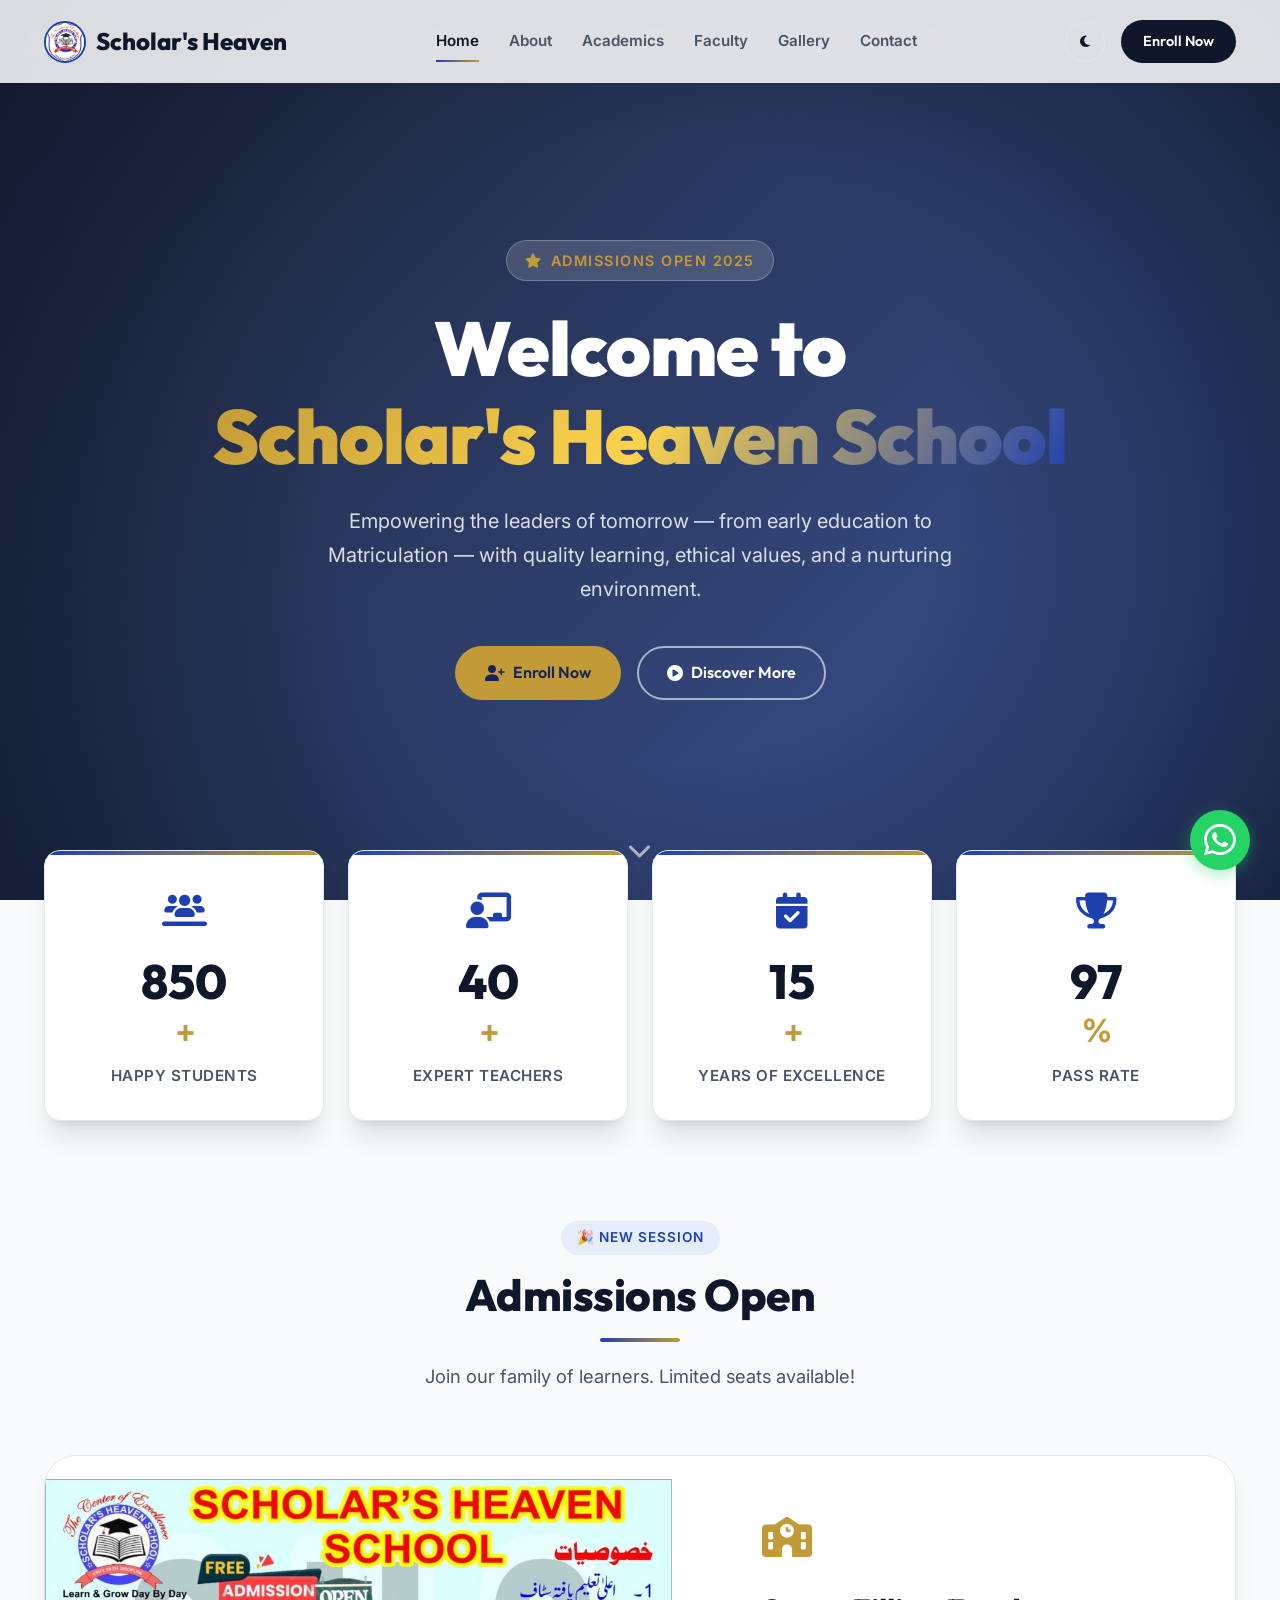
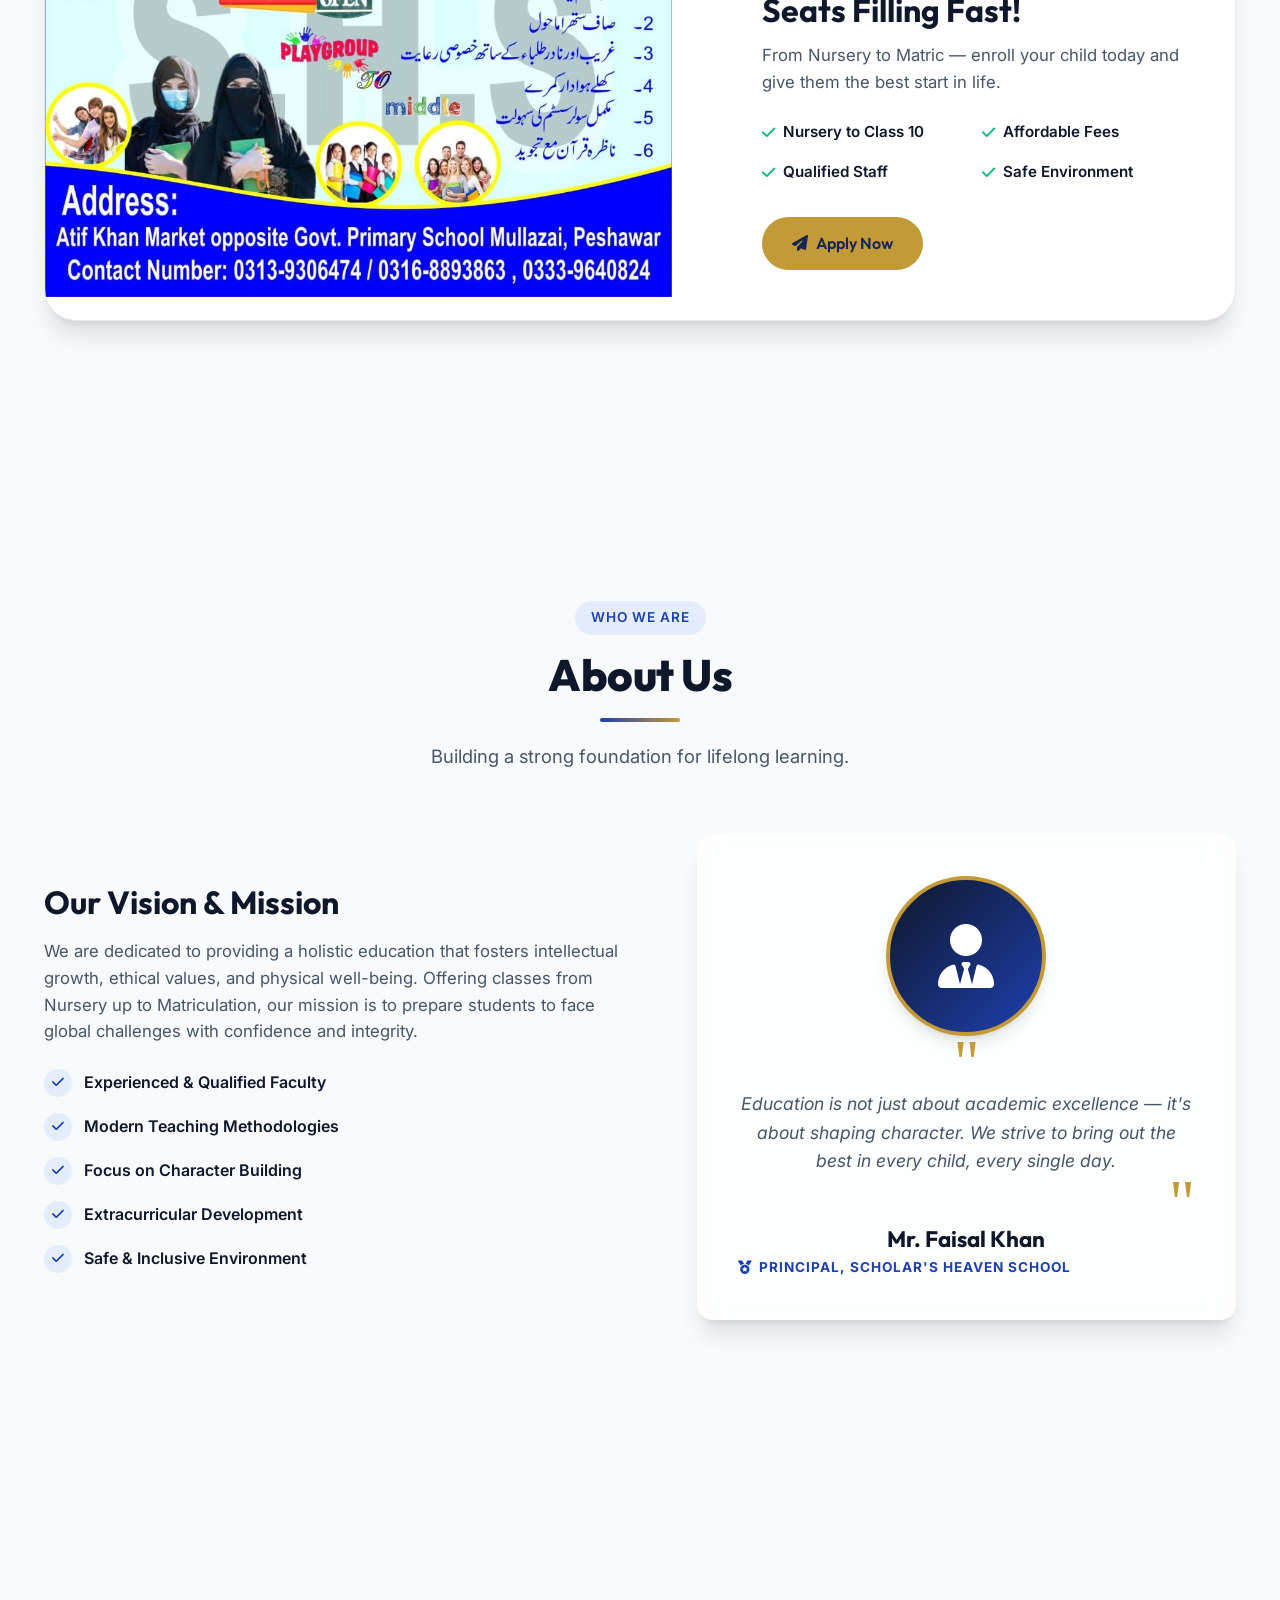
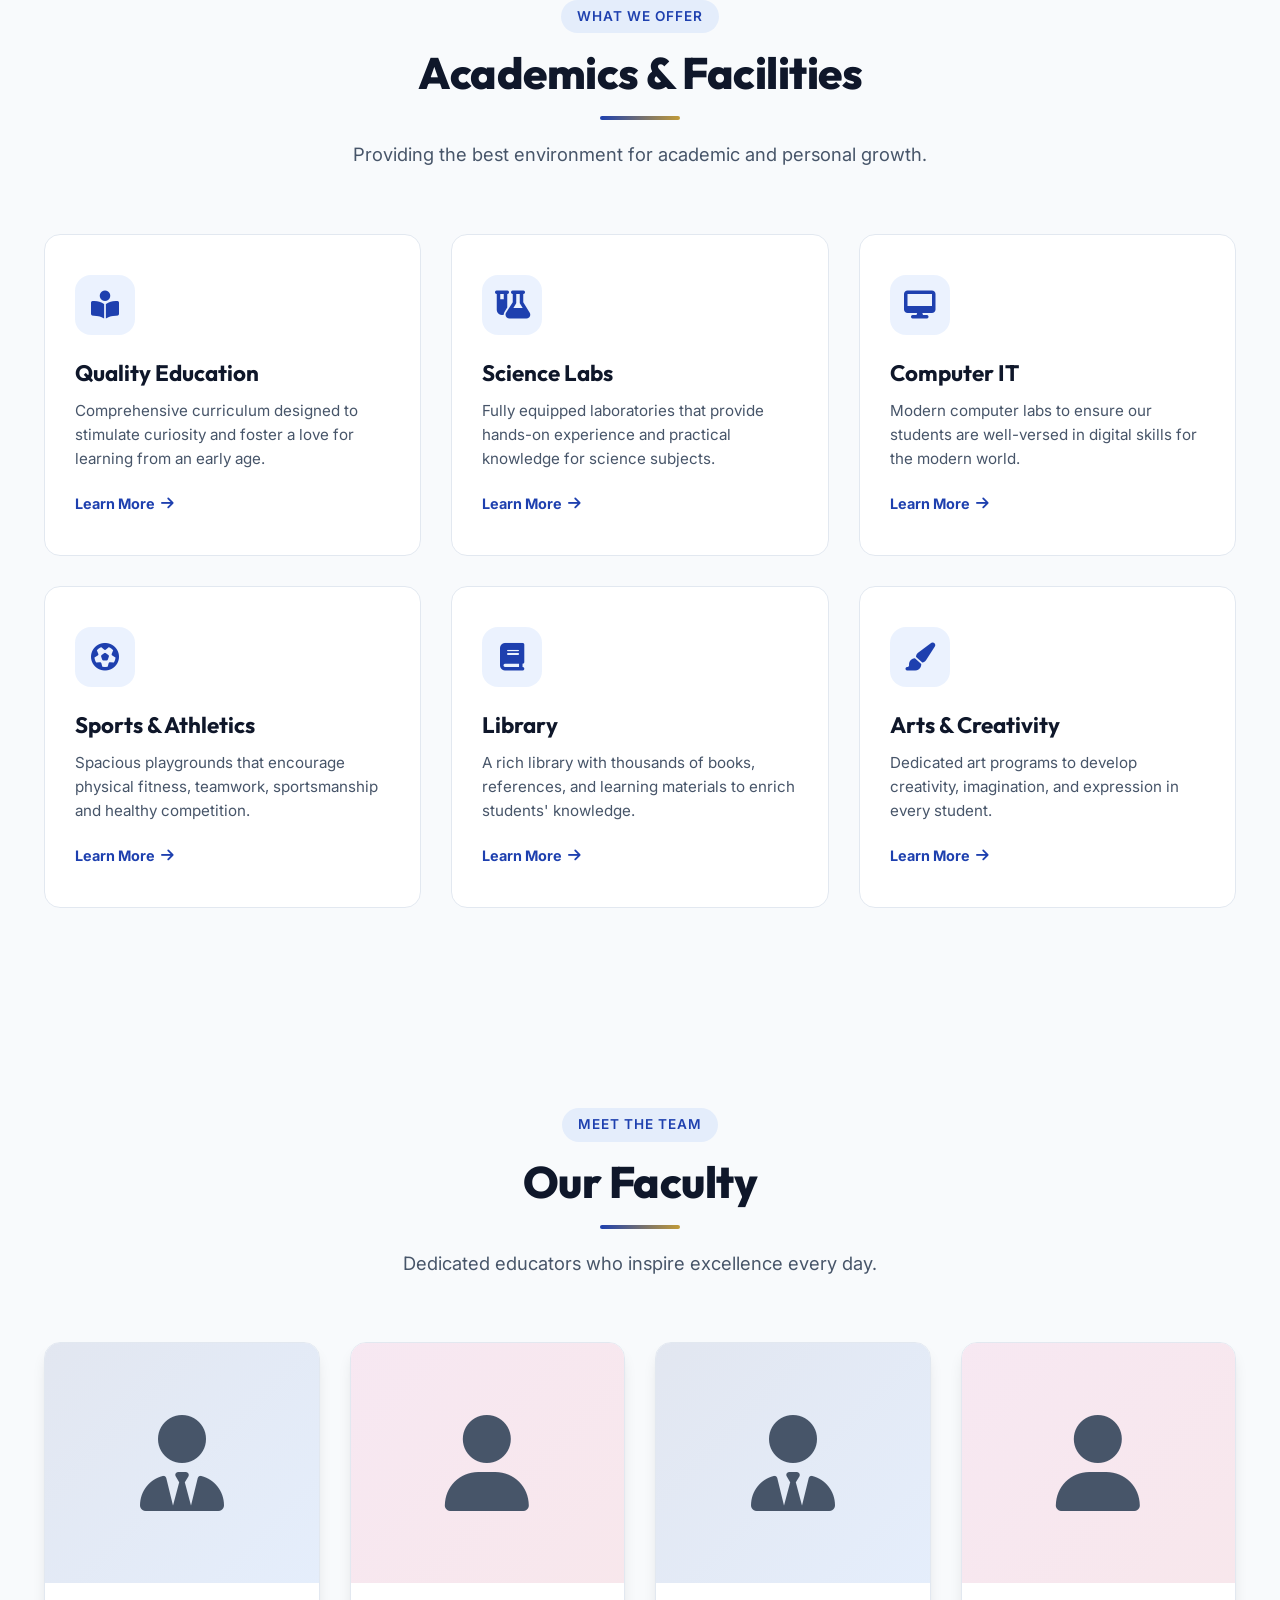
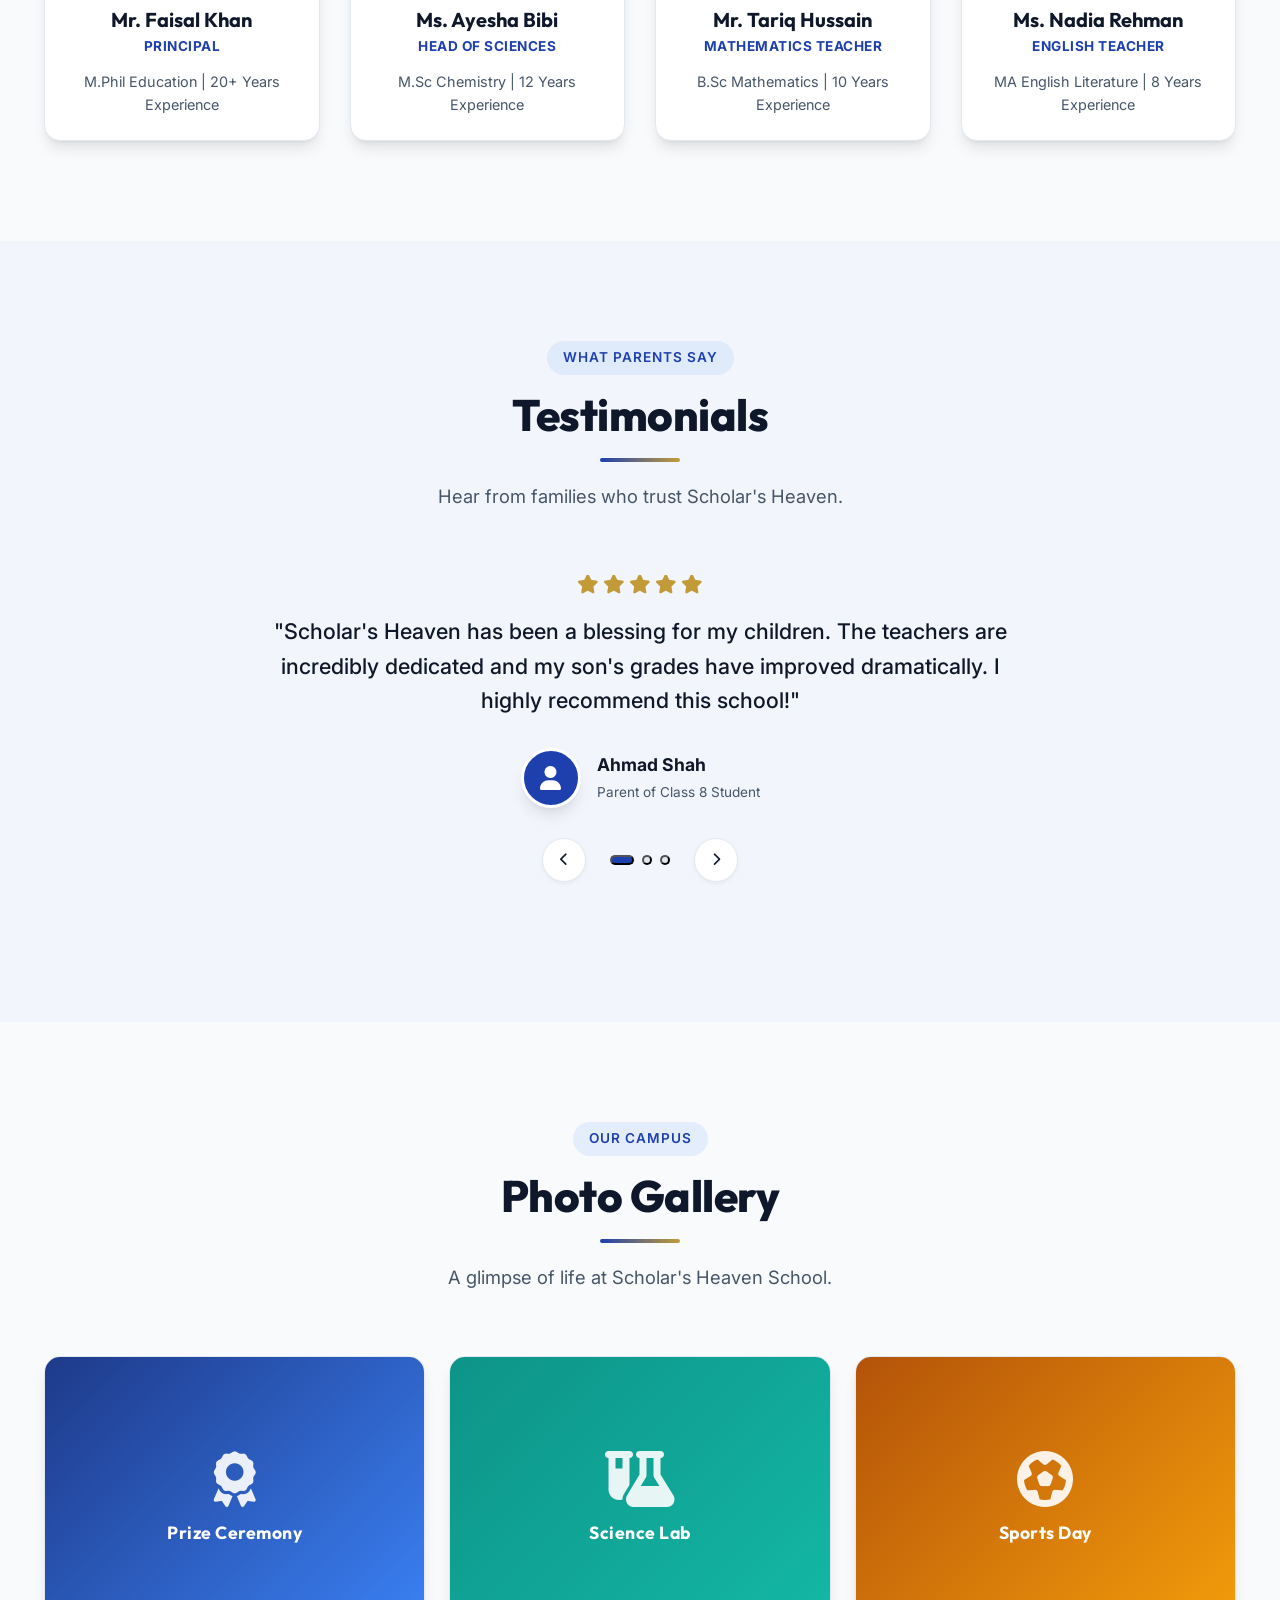
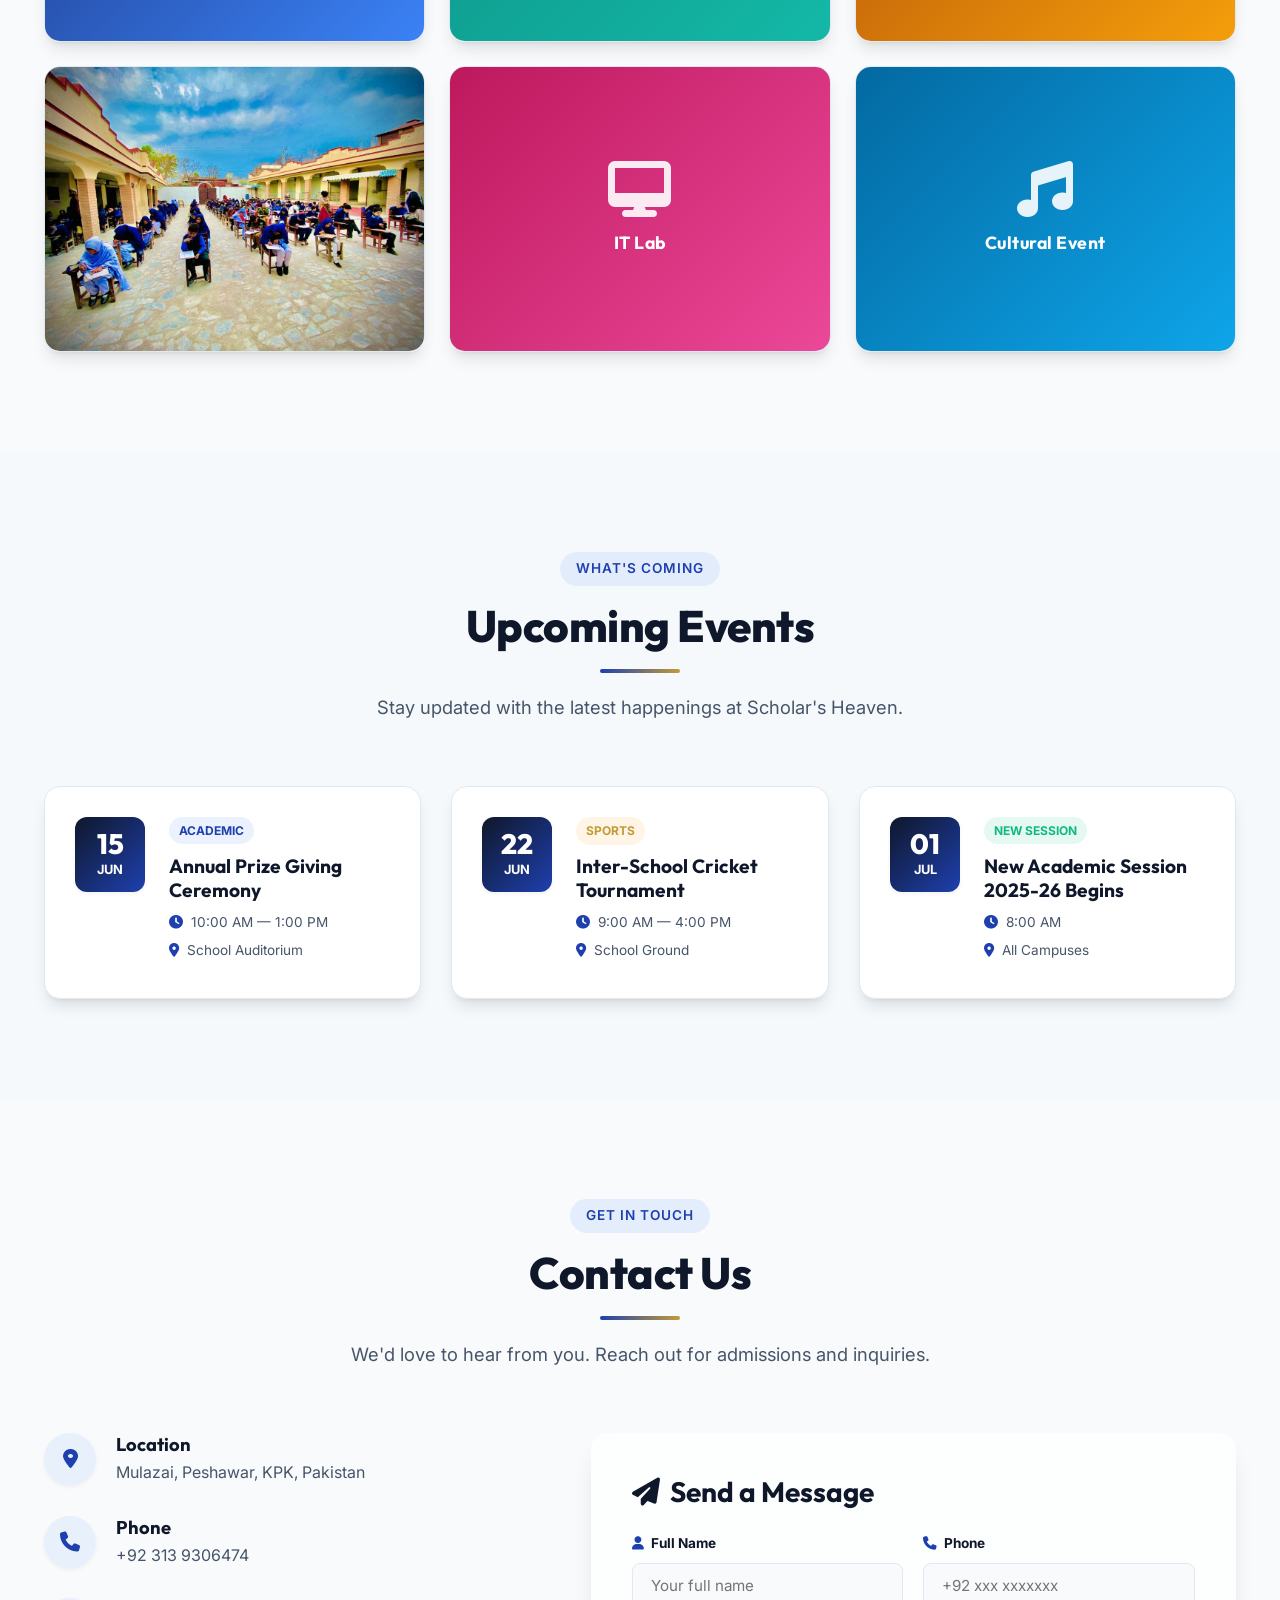
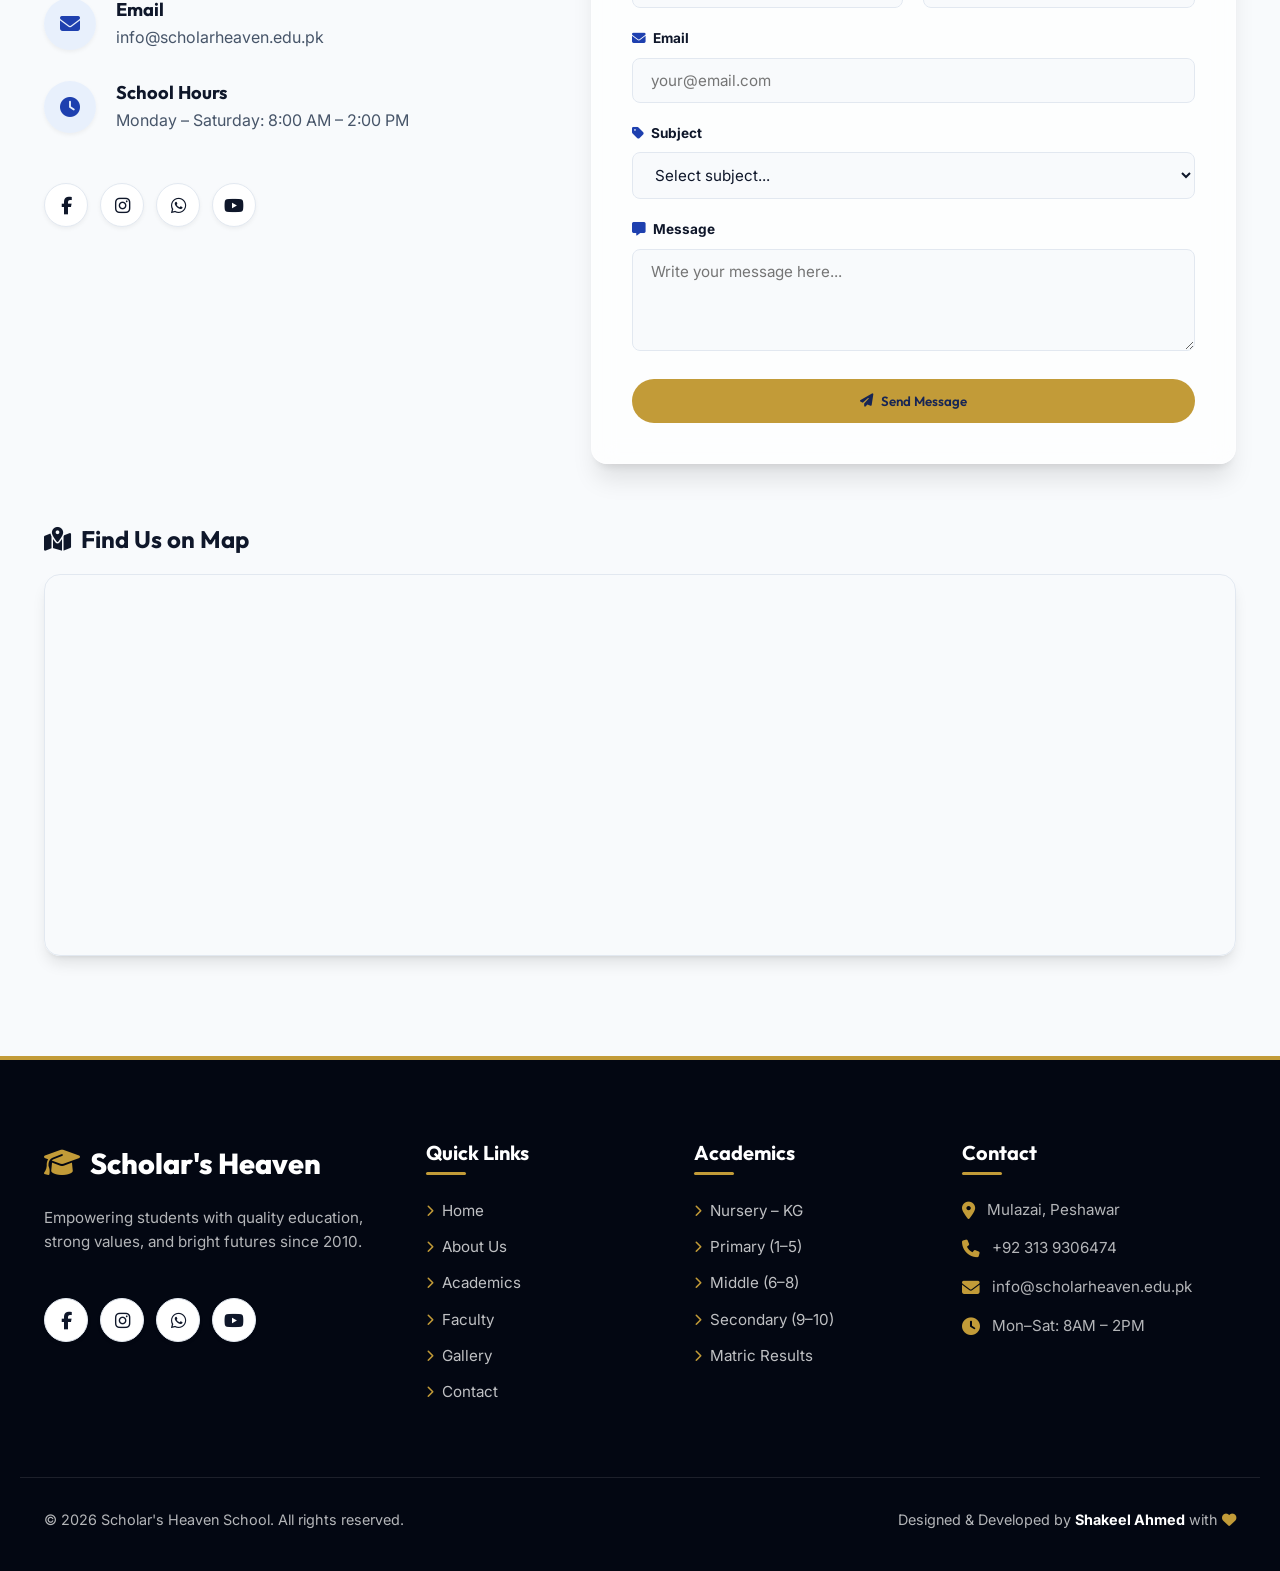
==== index.html @ 40fe1f7c "school management system" ====
<!DOCTYPE html>
<html lang="en" data-theme="light">
<head>
    <meta charset="UTF-8">
    <meta name="viewport" content="width=device-width, initial-scale=1.0">
    <meta name="description" content="Scholar's Heaven School — Empowering students from early education to Matriculation in Mulazai, Peshawar. Admissions open now.">
    <title>Scholar's Heaven School | Excellence in Education</title>
    <!-- Google Fonts -->
    <link rel="preconnect" href="https://fonts.googleapis.com">
    <link rel="preconnect" href="https://fonts.gstatic.com" crossorigin>
    <link href="https://fonts.googleapis.com/css2?family=Inter:wght@300;400;500;600;700&family=Outfit:wght@400;600;700;800;900&display=swap" rel="stylesheet">
    <!-- FontAwesome -->
    <link rel="stylesheet" href="https://cdnjs.cloudflare.com/ajax/libs/font-awesome/6.5.0/css/all.min.css">
    <!-- AOS Animation CSS -->
    <link href="https://unpkg.com/aos@2.3.4/dist/aos.css" rel="stylesheet">
    <!-- Custom CSS -->
    <link rel="stylesheet" href="styles.css">
</head>
<body>

    <!-- Scroll Progress Bar -->
    <div id="scrollProgressBar"></div>

    <!-- Navbar -->
    <nav class="navbar" id="navbar">
        <div class="nav-container">
            <a href="#home" class="logo">
                <img src="logo.jpg" alt="Scholar's Heaven Logo" class="logo-img" onerror="this.style.display='none'">
                <span class="logo-icon-fallback"><i class="fa-solid fa-graduation-cap"></i></span>
                <span id="schoolNameLogo">Scholar's Heaven</span>
            </a>
            <div class="nav-links">
                <a href="#home" class="nav-link active">Home</a>
                <a href="#about" class="nav-link">About</a>
                <a href="#academics" class="nav-link">Academics</a>
                <a href="#faculty" class="nav-link">Faculty</a>
                <a href="#gallery" class="nav-link">Gallery</a>
                <a href="#contact" class="nav-link">Contact</a>
            </div>
            <div class="nav-actions">
                <button class="theme-toggle" id="themeToggle" aria-label="Toggle dark mode">
                    <i class="fa-solid fa-moon" id="themeIcon"></i>
                </button>
                <a href="#contact" class="btn btn-enroll">Enroll Now</a>
                <button class="mobile-menu-btn" id="mobileMenuBtn" aria-label="Toggle menu">
                    <span></span><span></span><span></span>
                </button>
            </div>
        </div>
    </nav>

    <!-- Mobile Menu -->
    <div class="mobile-menu-overlay" id="mobileMenu">
        <div class="mobile-menu-inner">
            <a href="#home" class="mobile-link">Home</a>
            <a href="#about" class="mobile-link">About</a>
            <a href="#academics" class="mobile-link">Academics</a>
            <a href="#faculty" class="mobile-link">Faculty</a>
            <a href="#gallery" class="mobile-link">Gallery</a>
            <a href="#contact" class="mobile-link">Contact</a>
            <a href="#contact" class="btn btn-primary mobile-cta">Enroll Now</a>
        </div>
    </div>

    <!-- ===== HERO SECTION ===== -->
    <section id="home" class="hero">
        <div class="hero-particles" id="heroParticles"></div>
        <div class="hero-overlay"></div>
        <div class="hero-content">
            <div class="hero-badge" data-aos="fade-down" data-aos-duration="800">
                <i class="fa-solid fa-star"></i> Admissions Open 2025
            </div>
            <h1 class="hero-title" data-aos="fade-up" data-aos-duration="1000" data-aos-delay="100">
                Welcome to<br>
                <span class="hero-highlight" id="typingText"></span>
            </h1>
            <p class="hero-subtitle" data-aos="fade-up" data-aos-duration="1000" data-aos-delay="200">
                Empowering the leaders of tomorrow — from early education to Matriculation — with quality learning, ethical values, and a nurturing environment.
            </p>
            <div class="hero-buttons" data-aos="fade-up" data-aos-duration="1000" data-aos-delay="300">
                <a href="#contact" class="btn btn-primary btn-glow">
                    <i class="fa-solid fa-user-plus"></i> Enroll Now
                </a>
                <a href="#about" class="btn btn-outline-light">
                    <i class="fa-solid fa-circle-play"></i> Discover More
                </a>
            </div>
        </div>
        <div class="hero-scroll-hint">
            <div class="scroll-arrow"><i class="fa-solid fa-chevron-down"></i></div>
        </div>
    </section>

    <!-- ===== STATS SECTION ===== -->
    <section class="stats-section" id="stats">
        <div class="container">
            <div class="stats-grid">
                <div class="stat-card" data-aos="zoom-in" data-aos-delay="0">
                    <div class="stat-icon"><i class="fa-solid fa-users-line"></i></div>
                    <div class="stat-number" data-count="850">0</div>
                    <div class="stat-plus">+</div>
                    <div class="stat-label">Happy Students</div>
                </div>
                <div class="stat-card" data-aos="zoom-in" data-aos-delay="100">
                    <div class="stat-icon"><i class="fa-solid fa-chalkboard-teacher"></i></div>
                    <div class="stat-number" data-count="40">0</div>
                    <div class="stat-plus">+</div>
                    <div class="stat-label">Expert Teachers</div>
                </div>
                <div class="stat-card" data-aos="zoom-in" data-aos-delay="200">
                    <div class="stat-icon"><i class="fa-solid fa-calendar-check"></i></div>
                    <div class="stat-number" data-count="15">0</div>
                    <div class="stat-plus">+</div>
                    <div class="stat-label">Years of Excellence</div>
                </div>
                <div class="stat-card" data-aos="zoom-in" data-aos-delay="300">
                    <div class="stat-icon"><i class="fa-solid fa-trophy"></i></div>
                    <div class="stat-number" data-count="97">0</div>
                    <div class="stat-plus">%</div>
                    <div class="stat-label">Pass Rate</div>
                </div>
            </div>
        </div>
    </section>

    <!-- ===== ADMISSIONS SECTION ===== -->
    <section id="admissions" class="admissions-section">
        <div class="container">
            <div class="section-header" data-aos="fade-up">
                <div class="section-badge">🎉 New Session</div>
                <h2 class="section-title">Admissions Open</h2>
                <div class="underline mx-auto"></div>
                <p class="section-desc">Join our family of learners. Limited seats available!</p>
            </div>
            <div class="admissions-content" data-aos="zoom-in" data-aos-duration="900">
                <img src="poster.jpg" alt="Admissions Open Poster" class="admission-poster" onerror="this.style.display='none'">
                <div class="admission-cta-box">
                    <div class="cta-icon"><i class="fa-solid fa-school"></i></div>
                    <h3>Seats Filling Fast!</h3>
                    <p>From Nursery to Matric — enroll your child today and give them the best start in life.</p>
                    <div class="admission-features">
                        <span><i class="fa-solid fa-check"></i> Nursery to Class 10</span>
                        <span><i class="fa-solid fa-check"></i> Affordable Fees</span>
                        <span><i class="fa-solid fa-check"></i> Qualified Staff</span>
                        <span><i class="fa-solid fa-check"></i> Safe Environment</span>
                    </div>
                    <a href="#contact" class="btn btn-primary btn-glow">
                        <i class="fa-solid fa-paper-plane"></i> Apply Now
                    </a>
                </div>
            </div>
        </div>
    </section>

    <!-- WAVE DIVIDER -->
    <div class="wave-divider wave-light">
        <svg viewBox="0 0 1440 80" preserveAspectRatio="none"><path d="M0,40 C360,80 1080,0 1440,40 L1440,80 L0,80 Z"/></svg>
    </div>

    <!-- ===== ABOUT SECTION ===== -->
    <section id="about" class="about-section">
        <div class="container">
            <div class="section-header" data-aos="fade-up">
                <div class="section-badge">Who We Are</div>
                <h2 class="section-title">About Us</h2>
                <div class="underline mx-auto"></div>
                <p class="section-desc">Building a strong foundation for lifelong learning.</p>
            </div>

            <div class="about-grid">
                <div class="about-text" data-aos="fade-right" data-aos-delay="100">
                    <h3>Our Vision & Mission</h3>
                    <p>We are dedicated to providing a holistic education that fosters intellectual growth, ethical values, and physical well-being. Offering classes from Nursery up to Matriculation, our mission is to prepare students to face global challenges with confidence and integrity.</p>
                    <ul class="features-list">
                        <li><span class="check-icon"><i class="fa-solid fa-check"></i></span> Experienced & Qualified Faculty</li>
                        <li><span class="check-icon"><i class="fa-solid fa-check"></i></span> Modern Teaching Methodologies</li>
                        <li><span class="check-icon"><i class="fa-solid fa-check"></i></span> Focus on Character Building</li>
                        <li><span class="check-icon"><i class="fa-solid fa-check"></i></span> Extracurricular Development</li>
                        <li><span class="check-icon"><i class="fa-solid fa-check"></i></span> Safe & Inclusive Environment</li>
                    </ul>
                </div>
                <div class="principal-card glass-card" data-aos="fade-left" data-aos-delay="200">
                    <div class="principal-img-placeholder">
                        <img src="principal.jpg" alt="Principal Mr. Faisal Khan" class="principal-img" onerror="this.style.display='none'; this.nextElementSibling.style.display='inline-block';">
                        <i class="fa-solid fa-user-tie" style="display: none;"></i>
                    </div>
                    <div class="principal-info">
                        <div class="quote-mark">"</div>
                        <p class="quote">Education is not just about academic excellence — it's about shaping character. We strive to bring out the best in every child, every single day.</p>
                        <div class="quote-mark closing">"</div>
                        <h4 class="principal-name" id="principalName">Mr. Faisal Khan</h4>
                        <span class="principal-title"><i class="fa-solid fa-medal"></i> Principal, Scholar's Heaven School</span>
                    </div>
                </div>
            </div>
        </div>
    </section>

    <!-- WAVE DIVIDER -->
    <div class="wave-divider wave-dark">
        <svg viewBox="0 0 1440 80" preserveAspectRatio="none"><path d="M0,40 C360,0 1080,80 1440,40 L1440,80 L0,80 Z"/></svg>
    </div>

    <!-- ===== ACADEMICS SECTION ===== -->
    <section id="academics" class="academics-section">
        <div class="container">
            <div class="section-header" data-aos="fade-up">
                <div class="section-badge">What We Offer</div>
                <h2 class="section-title">Academics & Facilities</h2>
                <div class="underline mx-auto"></div>
                <p class="section-desc">Providing the best environment for academic and personal growth.</p>
            </div>
            <div class="cards-grid">
                <div class="feature-card" data-aos="fade-up" data-aos-delay="0">
                    <div class="card-icon-wrap">
                        <div class="card-icon"><i class="fa-solid fa-book-open-reader"></i></div>
                    </div>
                    <h3>Quality Education</h3>
                    <p>Comprehensive curriculum designed to stimulate curiosity and foster a love for learning from an early age.</p>
                    <div class="card-footer-link">Learn More <i class="fa-solid fa-arrow-right"></i></div>
                </div>
                <div class="feature-card" data-aos="fade-up" data-aos-delay="100">
                    <div class="card-icon-wrap">
                        <div class="card-icon"><i class="fa-solid fa-flask-vial"></i></div>
                    </div>
                    <h3>Science Labs</h3>
                    <p>Fully equipped laboratories that provide hands-on experience and practical knowledge for science subjects.</p>
                    <div class="card-footer-link">Learn More <i class="fa-solid fa-arrow-right"></i></div>
                </div>
                <div class="feature-card" data-aos="fade-up" data-aos-delay="200">
                    <div class="card-icon-wrap">
                        <div class="card-icon"><i class="fa-solid fa-desktop"></i></div>
                    </div>
                    <h3>Computer IT</h3>
                    <p>Modern computer labs to ensure our students are well-versed in digital skills for the modern world.</p>
                    <div class="card-footer-link">Learn More <i class="fa-solid fa-arrow-right"></i></div>
                </div>
                <div class="feature-card" data-aos="fade-up" data-aos-delay="300">
                    <div class="card-icon-wrap">
                        <div class="card-icon"><i class="fa-solid fa-futbol"></i></div>
                    </div>
                    <h3>Sports & Athletics</h3>
                    <p>Spacious playgrounds that encourage physical fitness, teamwork, sportsmanship and healthy competition.</p>
                    <div class="card-footer-link">Learn More <i class="fa-solid fa-arrow-right"></i></div>
                </div>
                <div class="feature-card" data-aos="fade-up" data-aos-delay="400">
                    <div class="card-icon-wrap">
                        <div class="card-icon"><i class="fa-solid fa-book"></i></div>
                    </div>
                    <h3>Library</h3>
                    <p>A rich library with thousands of books, references, and learning materials to enrich students' knowledge.</p>
                    <div class="card-footer-link">Learn More <i class="fa-solid fa-arrow-right"></i></div>
                </div>
                <div class="feature-card" data-aos="fade-up" data-aos-delay="500">
                    <div class="card-icon-wrap">
                        <div class="card-icon"><i class="fa-solid fa-paintbrush"></i></div>
                    </div>
                    <h3>Arts & Creativity</h3>
                    <p>Dedicated art programs to develop creativity, imagination, and expression in every student.</p>
                    <div class="card-footer-link">Learn More <i class="fa-solid fa-arrow-right"></i></div>
                </div>
            </div>
        </div>
    </section>

    <!-- ===== FACULTY SECTION ===== -->
    <section id="faculty" class="faculty-section">
        <div class="container">
            <div class="section-header" data-aos="fade-up">
                <div class="section-badge">Meet the Team</div>
                <h2 class="section-title">Our Faculty</h2>
                <div class="underline mx-auto"></div>
                <p class="section-desc">Dedicated educators who inspire excellence every day.</p>
            </div>
            <div class="faculty-grid">
                <div class="faculty-card" data-aos="fade-up" data-aos-delay="0">
                    <div class="faculty-img">
                        <div class="faculty-placeholder"><i class="fa-solid fa-user-tie"></i></div>
                        <div class="faculty-overlay">
                            <a href="#" class="faculty-social"><i class="fa-brands fa-linkedin-in"></i></a>
                            <a href="#" class="faculty-social"><i class="fa-solid fa-envelope"></i></a>
                        </div>
                    </div>
                    <div class="faculty-info">
                        <h3>Mr. Faisal Khan</h3>
                        <span class="faculty-role">Principal</span>
                        <p>M.Phil Education | 20+ Years Experience</p>
                    </div>
                </div>
                <div class="faculty-card" data-aos="fade-up" data-aos-delay="100">
                    <div class="faculty-img">
                        <div class="faculty-placeholder female"><i class="fa-solid fa-user"></i></div>
                        <div class="faculty-overlay">
                            <a href="#" class="faculty-social"><i class="fa-brands fa-linkedin-in"></i></a>
                            <a href="#" class="faculty-social"><i class="fa-solid fa-envelope"></i></a>
                        </div>
                    </div>
                    <div class="faculty-info">
                        <h3>Ms. Ayesha Bibi</h3>
                        <span class="faculty-role">Head of Sciences</span>
                        <p>M.Sc Chemistry | 12 Years Experience</p>
                    </div>
                </div>
                <div class="faculty-card" data-aos="fade-up" data-aos-delay="200">
                    <div class="faculty-img">
                        <div class="faculty-placeholder"><i class="fa-solid fa-user-tie"></i></div>
                        <div class="faculty-overlay">
                            <a href="#" class="faculty-social"><i class="fa-brands fa-linkedin-in"></i></a>
                            <a href="#" class="faculty-social"><i class="fa-solid fa-envelope"></i></a>
                        </div>
                    </div>
                    <div class="faculty-info">
                        <h3>Mr. Tariq Hussain</h3>
                        <span class="faculty-role">Mathematics Teacher</span>
                        <p>B.Sc Mathematics | 10 Years Experience</p>
                    </div>
                </div>
                <div class="faculty-card" data-aos="fade-up" data-aos-delay="300">
                    <div class="faculty-img">
                        <div class="faculty-placeholder female"><i class="fa-solid fa-user"></i></div>
                        <div class="faculty-overlay">
                            <a href="#" class="faculty-social"><i class="fa-brands fa-linkedin-in"></i></a>
                            <a href="#" class="faculty-social"><i class="fa-solid fa-envelope"></i></a>
                        </div>
                    </div>
                    <div class="faculty-info">
                        <h3>Ms. Nadia Rehman</h3>
                        <span class="faculty-role">English Teacher</span>
                        <p>MA English Literature | 8 Years Experience</p>
                    </div>
                </div>
            </div>
        </div>
    </section>

    <!-- ===== TESTIMONIALS SECTION ===== -->
    <section class="testimonials-section">
        <div class="container">
            <div class="section-header" data-aos="fade-up">
                <div class="section-badge">What Parents Say</div>
                <h2 class="section-title">Testimonials</h2>
                <div class="underline mx-auto"></div>
                <p class="section-desc">Hear from families who trust Scholar's Heaven.</p>
            </div>
            <div class="testimonials-slider" data-aos="fade-up" data-aos-delay="100">
                <div class="testimonial-track" id="testimonialTrack">
                    <div class="testimonial-card">
                        <div class="stars"><i class="fa-solid fa-star"></i><i class="fa-solid fa-star"></i><i class="fa-solid fa-star"></i><i class="fa-solid fa-star"></i><i class="fa-solid fa-star"></i></div>
                        <p class="testimonial-text">"Scholar's Heaven has been a blessing for my children. The teachers are incredibly dedicated and my son's grades have improved dramatically. I highly recommend this school!"</p>
                        <div class="testimonial-author">
                            <div class="author-avatar"><i class="fa-solid fa-user"></i></div>
                            <div class="author-info">
                                <strong>Ahmad Shah</strong>
                                <span>Parent of Class 8 Student</span>
                            </div>
                        </div>
                    </div>
                    <div class="testimonial-card">
                        <div class="stars"><i class="fa-solid fa-star"></i><i class="fa-solid fa-star"></i><i class="fa-solid fa-star"></i><i class="fa-solid fa-star"></i><i class="fa-solid fa-star"></i></div>
                        <p class="testimonial-text">"The best school in Peshawar! My daughter has become so confident and academically strong. The principal Mr. Faisal is very approachable and caring."</p>
                        <div class="testimonial-author">
                            <div class="author-avatar"><i class="fa-solid fa-user"></i></div>
                            <div class="author-info">
                                <strong>Fatima Gul</strong>
                                <span>Parent of Class 5 Student</span>
                            </div>
                        </div>
                    </div>
                    <div class="testimonial-card">
                        <div class="stars"><i class="fa-solid fa-star"></i><i class="fa-solid fa-star"></i><i class="fa-solid fa-star"></i><i class="fa-solid fa-star"></i><i class="fa-solid fa-star-half-stroke"></i></div>
                        <p class="testimonial-text">"We enrolled our son two years ago and the transformation has been remarkable. Excellent teaching staff and a very clean, safe environment for children."</p>
                        <div class="testimonial-author">
                            <div class="author-avatar"><i class="fa-solid fa-user"></i></div>
                            <div class="author-info">
                                <strong>Zia Khan</strong>
                                <span>Parent of Class 10 Student</span>
                            </div>
                        </div>
                    </div>
                </div>
                <div class="testimonial-controls">
                    <button class="t-btn" id="tPrev"><i class="fa-solid fa-chevron-left"></i></button>
                    <div class="t-dots" id="tDots"></div>
                    <button class="t-btn" id="tNext"><i class="fa-solid fa-chevron-right"></i></button>
                </div>
            </div>
        </div>
    </section>

    <!-- ===== GALLERY SECTION ===== -->
    <section id="gallery" class="gallery-section">
        <div class="container">
            <div class="section-header" data-aos="fade-up">
                <div class="section-badge">Our Campus</div>
                <h2 class="section-title">Photo Gallery</h2>
                <div class="underline mx-auto"></div>
                <p class="section-desc">A glimpse of life at Scholar's Heaven School.</p>
            </div>
            <div class="gallery-grid">
                <div class="gallery-item" data-aos="zoom-in" data-aos-delay="0" data-caption="Annual Prize Giving Ceremony">
                    <div class="gallery-placeholder g1"><i class="fa-solid fa-award"></i><span>Prize Ceremony</span></div>
                    <div class="gallery-overlay"><i class="fa-solid fa-expand"></i></div>
                </div>
                <div class="gallery-item" data-aos="zoom-in" data-aos-delay="100" data-caption="Science Lab Activities">
                    <div class="gallery-placeholder g2"><i class="fa-solid fa-flask-vial"></i><span>Science Lab</span></div>
                    <div class="gallery-overlay"><i class="fa-solid fa-expand"></i></div>
                </div>
                <div class="gallery-item" data-aos="zoom-in" data-aos-delay="200" data-caption="Sports Day 2024">
                    <div class="gallery-placeholder g3"><i class="fa-solid fa-futbol"></i><span>Sports Day</span></div>
                    <div class="gallery-overlay"><i class="fa-solid fa-expand"></i></div>
                </div>
                <div class="gallery-item" data-aos="zoom-in" data-aos-delay="300" data-caption="Students taking mid-term exams in the courtyard">
                    <img src="exams.jpg" alt="Student Examinations" class="gallery-img" style="width: 100%; height: 100%; object-fit: cover; transition: var(--transition);" onerror="this.style.display='none'; this.nextElementSibling.style.display='flex';">
                    <div class="gallery-placeholder g4" style="display: none;"><i class="fa-solid fa-chalkboard"></i><span>Classrooms & Exams</span></div>
                    <div class="gallery-overlay"><i class="fa-solid fa-expand"></i></div>
                </div>
                <div class="gallery-item" data-aos="zoom-in" data-aos-delay="400" data-caption="Computer IT Lab">
                    <div class="gallery-placeholder g5"><i class="fa-solid fa-desktop"></i><span>IT Lab</span></div>
                    <div class="gallery-overlay"><i class="fa-solid fa-expand"></i></div>
                </div>
                <div class="gallery-item" data-aos="zoom-in" data-aos-delay="500" data-caption="Cultural Event 2024">
                    <div class="gallery-placeholder g6"><i class="fa-solid fa-music"></i><span>Cultural Event</span></div>
                    <div class="gallery-overlay"><i class="fa-solid fa-expand"></i></div>
                </div>
            </div>
        </div>
    </section>

    <!-- Lightbox -->
    <div class="lightbox" id="lightbox">
        <button class="lightbox-close" id="lightboxClose"><i class="fa-solid fa-xmark"></i></button>
        <div class="lightbox-content" id="lightboxContent"></div>
        <div class="lightbox-caption" id="lightboxCaption"></div>
    </div>

    <!-- ===== EVENTS SECTION ===== -->
    <section class="events-section">
        <div class="container">
            <div class="section-header" data-aos="fade-up">
                <div class="section-badge">What's Coming</div>
                <h2 class="section-title">Upcoming Events</h2>
                <div class="underline mx-auto"></div>
                <p class="section-desc">Stay updated with the latest happenings at Scholar's Heaven.</p>
            </div>
            <div class="events-grid">
                <div class="event-card" data-aos="fade-up" data-aos-delay="0">
                    <div class="event-date">
                        <span class="event-day">15</span>
                        <span class="event-month">Jun</span>
                    </div>
                    <div class="event-details">
                        <span class="event-tag">Academic</span>
                        <h3>Annual Prize Giving Ceremony</h3>
                        <p><i class="fa-solid fa-clock"></i> 10:00 AM — 1:00 PM</p>
                        <p><i class="fa-solid fa-location-dot"></i> School Auditorium</p>
                    </div>
                </div>
                <div class="event-card" data-aos="fade-up" data-aos-delay="100">
                    <div class="event-date">
                        <span class="event-day">22</span>
                        <span class="event-month">Jun</span>
                    </div>
                    <div class="event-details">
                        <span class="event-tag sports">Sports</span>
                        <h3>Inter-School Cricket Tournament</h3>
                        <p><i class="fa-solid fa-clock"></i> 9:00 AM — 4:00 PM</p>
                        <p><i class="fa-solid fa-location-dot"></i> School Ground</p>
                    </div>
                </div>
                <div class="event-card" data-aos="fade-up" data-aos-delay="200">
                    <div class="event-date">
                        <span class="event-day">01</span>
                        <span class="event-month">Jul</span>
                    </div>
                    <div class="event-details">
                        <span class="event-tag new-session">New Session</span>
                        <h3>New Academic Session 2025-26 Begins</h3>
                        <p><i class="fa-solid fa-clock"></i> 8:00 AM</p>
                        <p><i class="fa-solid fa-location-dot"></i> All Campuses</p>
                    </div>
                </div>
            </div>
        </div>
    </section>

    <!-- ===== CONTACT SECTION ===== -->
    <section id="contact" class="contact-section">
        <div class="container">
            <div class="section-header" data-aos="fade-up">
                <div class="section-badge">Get In Touch</div>
                <h2 class="section-title">Contact Us</h2>
                <div class="underline mx-auto"></div>
                <p class="section-desc">We'd love to hear from you. Reach out for admissions and inquiries.</p>
            </div>
            <div class="contact-grid">
                <div class="contact-info" data-aos="fade-right" data-aos-delay="100">
                    <div class="info-item">
                        <div class="icon-box"><i class="fa-solid fa-location-dot"></i></div>
                        <div>
                            <h4>Location</h4>
                            <p>Mulazai, Peshawar, KPK, Pakistan</p>
                        </div>
                    </div>
                    <div class="info-item">
                        <div class="icon-box"><i class="fa-solid fa-phone"></i></div>
                        <div>
                            <h4>Phone</h4>
                            <p><a href="tel:+923139306474">+92 313 9306474</a></p>
                        </div>
                    </div>
                    <div class="info-item">
                        <div class="icon-box"><i class="fa-solid fa-envelope"></i></div>
                        <div>
                            <h4>Email</h4>
                            <p><a href="mailto:info@scholarheaven.edu.pk">info@scholarheaven.edu.pk</a></p>
                        </div>
                    </div>
                    <div class="info-item">
                        <div class="icon-box"><i class="fa-solid fa-clock"></i></div>
                        <div>
                            <h4>School Hours</h4>
                            <p>Monday – Saturday: 8:00 AM – 2:00 PM</p>
                        </div>
                    </div>
                    <div class="social-links">
                        <a href="#" class="social-icon" aria-label="Facebook"><i class="fa-brands fa-facebook-f"></i></a>
                        <a href="#" class="social-icon" aria-label="Instagram"><i class="fa-brands fa-instagram"></i></a>
                        <a href="#" class="social-icon" aria-label="WhatsApp"><i class="fa-brands fa-whatsapp"></i></a>
                        <a href="#" class="social-icon" aria-label="YouTube"><i class="fa-brands fa-youtube"></i></a>
                    </div>
                </div>

                <div class="contact-form-container glass-card" data-aos="fade-left" data-aos-delay="200">
                    <h3 class="form-title"><i class="fa-solid fa-paper-plane"></i> Send a Message</h3>
                    <form class="contact-form" id="contactForm">
                        <div class="form-row">
                            <div class="form-group">
                                <label for="name"><i class="fa-solid fa-user"></i> Full Name</label>
                                <input type="text" id="name" placeholder="Your full name" required>
                            </div>
                            <div class="form-group">
                                <label for="phone"><i class="fa-solid fa-phone"></i> Phone</label>
                                <input type="tel" id="phone" placeholder="+92 xxx xxxxxxx">
                            </div>
                        </div>
                        <div class="form-group">
                            <label for="email"><i class="fa-solid fa-envelope"></i> Email</label>
                            <input type="email" id="email" placeholder="your@email.com" required>
                        </div>
                        <div class="form-group">
                            <label for="subject"><i class="fa-solid fa-tag"></i> Subject</label>
                            <select id="subject">
                                <option value="">Select subject...</option>
                                <option value="admission">Admission Inquiry</option>
                                <option value="fee">Fee Structure</option>
                                <option value="other">Other</option>
                            </select>
                        </div>
                        <div class="form-group">
                            <label for="message"><i class="fa-solid fa-message"></i> Message</label>
                            <textarea id="message" rows="4" placeholder="Write your message here..." required></textarea>
                        </div>
                        <button type="submit" class="btn btn-primary w-100 btn-glow" id="submitBtn">
                            <i class="fa-solid fa-paper-plane"></i> Send Message
                        </button>
                    </form>
                    <div class="form-success" id="formSuccess">
                        <i class="fa-solid fa-circle-check"></i>
                        <h4>Message Sent!</h4>
                        <p>Thank you! We'll get back to you within 24 hours.</p>
                    </div>
                </div>
            </div>

            <!-- Map Embed -->
            <div class="map-container" data-aos="fade-up" data-aos-delay="200">
                <h3><i class="fa-solid fa-map-location-dot"></i> Find Us on Map</h3>
                <div class="map-embed">
                    <iframe src="https://www.google.com/maps/embed?pb=!1m18!1m12!1m3!1d13276.174488043987!2d71.5083!3d33.9717!2m3!1f0!2f0!3f0!3m2!1i1024!2i768!4f13.1!3m3!1m2!1s0x38d917f7e780c3a9%3A0xb5de64bb16d8f82d!2sPeshawar!5e0!3m2!1sen!2spk!4v1700000000000!5m2!1sen!2spk" allowfullscreen="" loading="lazy" referrerpolicy="no-referrer-when-downgrade" title="Scholar's Heaven School Location"></iframe>
                </div>
            </div>
        </div>
    </section>

    <!-- ===== FOOTER ===== -->
    <footer class="footer">
        <div class="footer-content">
            <div class="footer-brand">
                <div class="footer-logo">
                    <i class="fa-solid fa-graduation-cap"></i>
                    <span>Scholar's Heaven</span>
                </div>
                <p>Empowering students with quality education, strong values, and bright futures since 2010.</p>
                <div class="social-links">
                    <a href="#" class="social-icon"><i class="fa-brands fa-facebook-f"></i></a>
                    <a href="#" class="social-icon"><i class="fa-brands fa-instagram"></i></a>
                    <a href="#" class="social-icon"><i class="fa-brands fa-whatsapp"></i></a>
                    <a href="#" class="social-icon"><i class="fa-brands fa-youtube"></i></a>
                </div>
            </div>
            <div class="footer-links">
                <h4>Quick Links</h4>
                <ul>
                    <li><a href="#home"><i class="fa-solid fa-chevron-right"></i> Home</a></li>
                    <li><a href="#about"><i class="fa-solid fa-chevron-right"></i> About Us</a></li>
                    <li><a href="#academics"><i class="fa-solid fa-chevron-right"></i> Academics</a></li>
                    <li><a href="#faculty"><i class="fa-solid fa-chevron-right"></i> Faculty</a></li>
                    <li><a href="#gallery"><i class="fa-solid fa-chevron-right"></i> Gallery</a></li>
                    <li><a href="#contact"><i class="fa-solid fa-chevron-right"></i> Contact</a></li>
                </ul>
            </div>
            <div class="footer-links">
                <h4>Academics</h4>
                <ul>
                    <li><a href="#"><i class="fa-solid fa-chevron-right"></i> Nursery – KG</a></li>
                    <li><a href="#"><i class="fa-solid fa-chevron-right"></i> Primary (1–5)</a></li>
                    <li><a href="#"><i class="fa-solid fa-chevron-right"></i> Middle (6–8)</a></li>
                    <li><a href="#"><i class="fa-solid fa-chevron-right"></i> Secondary (9–10)</a></li>
                    <li><a href="#"><i class="fa-solid fa-chevron-right"></i> Matric Results</a></li>
                </ul>
            </div>
            <div class="footer-contact-info">
                <h4>Contact</h4>
                <p><i class="fa-solid fa-location-dot"></i> Mulazai, Peshawar</p>
                <p><i class="fa-solid fa-phone"></i> +92 313 9306474</p>
                <p><i class="fa-solid fa-envelope"></i> info@scholarheaven.edu.pk</p>
                <p><i class="fa-solid fa-clock"></i> Mon–Sat: 8AM – 2PM</p>
            </div>
        </div>
        <div class="footer-bottom">
            <p>&copy; <span id="currentYear"></span> Scholar's Heaven School. All rights reserved.</p>
            <p>Designed & Developed by <strong style="color: white;">Shakeel Ahmed</strong> with <i class="fa-solid fa-heart" style="color: var(--accent-color);"></i></p>
        </div>
    </footer>

    <!-- WhatsApp Floating Button -->
    <a href="https://wa.me/923139306474" class="whatsapp-float" target="_blank" aria-label="Chat on WhatsApp">
        <i class="fa-brands fa-whatsapp"></i>
        <span class="whatsapp-tooltip">Chat with us!</span>
    </a>

    <!-- Back to Top Button -->
    <button class="back-to-top" id="backToTop" aria-label="Back to top">
        <i class="fa-solid fa-chevron-up"></i>
    </button>

    <!-- AOS -->
    <script src="https://unpkg.com/aos@2.3.4/dist/aos.js"></script>
    <script>
        AOS.init({ duration: 850, easing: 'ease-in-out', once: true, mirror: false });
    </script>
    <!-- Custom JS -->
    <script src="script.js"></script>
</body>
</html>
---- styles.css ----
:root {
    /* Color Palette - Light Mode (Default) */
    --primary-color: #0f172a;      /* Deep Slate Navy */
    --primary-light: #1e40af;     /* Rich Royal Blue */
    --primary-dark: #030712;      /* Midnight Black */
    --accent-color: #c29b38;       /* Refined Antique Gold */
    --accent-hover: #a17c26;       /* Warm Gold Hover */
    --bg-main: #f8fafc;            /* Off-white / light slate */
    --bg-card: #ffffff;            /* White */
    --text-main: #0f172a;          /* Dark Slate */
    --text-muted: #475569;         /* Slate Gray */
    --text-light: #ffffff;         /* White text */
    --border-color: #e2e8f0;       /* Light border */
    --navbar-bg: rgba(255, 255, 255, 0.85);
    --shadow-sm: 0 2px 4px rgba(0, 0, 0, 0.05);
    --shadow-md: 0 10px 15px -3px rgba(0, 0, 0, 0.1), 0 4px 6px -4px rgba(0, 0, 0, 0.1);
    --shadow-lg: 0 20px 25px -5px rgba(0, 0, 0, 0.1), 0 8px 10px -6px rgba(0, 0, 0, 0.1);
    --glow-color: rgba(194, 155, 56, 0.3);
    
    /* Typography & Dimensions */
    --font-heading: 'Outfit', sans-serif;
    --font-body: 'Inter', sans-serif;
    --radius-sm: 8px;
    --radius-md: 16px;
    --radius-lg: 32px;
    --transition: all 0.35s cubic-bezier(0.4, 0, 0.2, 1);
}

/* Dark Mode Color Palette */
[data-theme="dark"] {
    --primary-color: #3b82f6;
    --primary-light: #60a5fa;
    --primary-dark: #1e293b;
    --accent-color: #d4af37;       /* Gold */
    --accent-hover: #c29b38;
    --bg-main: #090d16;            /* Deep space dark */
    --bg-card: #151c2c;            /* Dark slate card */
    --text-main: #f1f5f9;          /* Light slate */
    --text-muted: #94a3b8;         /* Muted blue-gray */
    --border-color: #273549;       /* Dark slate border */
    --navbar-bg: rgba(9, 13, 22, 0.85);
    --shadow-sm: 0 2px 4px rgba(0, 0, 0, 0.2);
    --shadow-md: 0 10px 15px -3px rgba(0, 0, 0, 0.3);
    --shadow-lg: 0 20px 25px -5px rgba(0, 0, 0, 0.4);
    --glow-color: rgba(212, 175, 55, 0.3);
}

/* Global Reset */
* {
    margin: 0;
    padding: 0;
    box-sizing: border-box;
}

html {
    scroll-behavior: smooth;
    scroll-padding-top: 85px;
    overflow-x: hidden;
}

body {
    font-family: var(--font-body);
    background-color: var(--bg-main);
    color: var(--text-main);
    line-height: 1.6;
    transition: background-color 0.3s, color 0.3s;
}

h1, h2, h3, h4, h5, h6 {
    font-family: var(--font-heading);
    font-weight: 700;
    color: var(--text-main);
    line-height: 1.25;
}

a {
    text-decoration: none;
    color: inherit;
    transition: var(--transition);
}

button {
    font-family: inherit;
}

/* Scroll Progress Bar */
#scrollProgressBar {
    position: fixed;
    top: 0;
    left: 0;
    height: 4px;
    background: linear-gradient(90deg, var(--primary-light), var(--accent-color));
    width: 0%;
    z-index: 1002;
    transition: width 0.1s ease;
}

/* Utility Classes */
.container {
    max-width: 1240px;
    margin: 0 auto;
    padding: 0 24px;
}

.section-header {
    text-align: center;
    max-width: 700px;
    margin: 0 auto 4rem;
}

.section-badge {
    display: inline-block;
    padding: 6px 16px;
    background-color: rgba(59, 130, 246, 0.1);
    color: var(--primary-light);
    border-radius: 50px;
    font-size: 0.85rem;
    font-weight: 600;
    text-transform: uppercase;
    letter-spacing: 1px;
    margin-bottom: 12px;
}

[data-theme="dark"] .section-badge {
    background-color: rgba(59, 130, 246, 0.2);
    color: var(--primary-light);
}

.section-title {
    font-size: 2.75rem;
    font-weight: 800;
    letter-spacing: -0.5px;
    margin-bottom: 16px;
}

.underline {
    width: 80px;
    height: 4px;
    background: linear-gradient(90deg, var(--primary-light), var(--accent-color));
    border-radius: 2px;
    margin-bottom: 20px;
}

.mx-auto {
    margin-left: auto;
    margin-right: auto;
}

.section-desc {
    font-size: 1.15rem;
    color: var(--text-muted);
}

/* Buttons */
.btn {
    display: inline-flex;
    align-items: center;
    justify-content: center;
    gap: 8px;
    padding: 12px 28px;
    font-weight: 600;
    border-radius: 50px;
    cursor: pointer;
    border: 2px solid transparent;
    transition: var(--transition);
    font-family: var(--font-heading);
}

.btn-primary {
    background-color: var(--accent-color);
    color: #172554; /* Always dark blue on gold buttons for contrast */
}

.btn-primary:hover {
    background-color: var(--accent-hover);
    transform: translateY(-3px);
}

.btn-glow:hover {
    box-shadow: 0 8px 20px var(--glow-color);
}

.btn-outline-light {
    border-color: rgba(255, 255, 255, 0.6);
    color: var(--text-light);
    background: transparent;
}

.btn-outline-light:hover {
    background-color: var(--text-light);
    color: #0f172a;
    border-color: var(--text-light);
    transform: translateY(-3px);
}

.w-100 {
    width: 100%;
}

/* Glassmorphism Card Base */
.glass-card {
    background: rgba(255, 255, 255, 0.7);
    backdrop-filter: blur(12px);
    -webkit-backdrop-filter: blur(12px);
    border: 1px solid rgba(255, 255, 255, 0.4);
    box-shadow: var(--shadow-lg);
    border-radius: var(--radius-md);
    padding: 2.5rem;
    transition: var(--transition);
}

[data-theme="dark"] .glass-card {
    background: rgba(28, 37, 65, 0.7);
    border: 1px solid rgba(255, 255, 255, 0.05);
}

/* Navbar Style */
.navbar {
    position: fixed;
    top: 0;
    left: 0;
    width: 100%;
    background-color: var(--navbar-bg);
    backdrop-filter: blur(12px);
    -webkit-backdrop-filter: blur(12px);
    z-index: 1000;
    padding: 20px 0;
    box-shadow: var(--shadow-sm);
    transition: var(--transition);
}

.navbar.scrolled {
    padding: 12px 0;
    box-shadow: var(--shadow-md);
    border-bottom: 1px solid var(--border-color);
}

.nav-container {
    display: flex;
    justify-content: space-between;
    align-items: center;
    max-width: 1240px;
    margin: 0 auto;
    padding: 0 24px;
}

.logo {
    display: flex;
    align-items: center;
    gap: 10px;
    font-family: var(--font-heading);
    font-size: 1.5rem;
    font-weight: 800;
    color: var(--text-main);
}

.logo-img {
    height: 42px;
    width: 42px;
    border-radius: 50%;
    object-fit: cover;
    border: 2px solid var(--primary-light);
}

.logo-icon-fallback {
    display: none;
    font-size: 1.75rem;
    color: var(--primary-light);
}

/* Fallback check in case image fails to load */
.logo-img[style*="display: none"] + .logo-icon-fallback {
    display: inline-block;
}

.nav-links {
    display: flex;
    gap: 30px;
}

.nav-link {
    font-weight: 600;
    color: var(--text-muted);
    font-size: 0.95rem;
    position: relative;
    padding: 8px 0;
}

.nav-link::after {
    content: '';
    position: absolute;
    bottom: 0;
    left: 0;
    width: 0;
    height: 2px;
    background: linear-gradient(90deg, var(--primary-light), var(--accent-color));
    transition: var(--transition);
}

.nav-link:hover {
    color: var(--primary-light);
}

.nav-link:hover::after,
.nav-link.active::after {
    width: 100%;
}

.nav-link.active {
    color: var(--primary-color);
}

.nav-actions {
    display: flex;
    align-items: center;
    gap: 16px;
}

.btn-enroll {
    padding: 8px 20px;
    font-size: 0.9rem;
    background-color: var(--primary-color);
    color: white;
}

.btn-enroll:hover {
    background-color: var(--primary-light);
    transform: translateY(-2px);
}

/* Theme Toggle Button */
.theme-toggle {
    background: none;
    border: 1px solid var(--border-color);
    width: 40px;
    height: 40px;
    border-radius: 50%;
    display: flex;
    align-items: center;
    justify-content: center;
    cursor: pointer;
    color: var(--text-main);
    transition: var(--transition);
}

.theme-toggle:hover {
    background-color: var(--border-color);
    transform: scale(1.05);
}

/* Mobile Menu Button */
.mobile-menu-btn {
    display: none;
    flex-direction: column;
    justify-content: space-between;
    width: 26px;
    height: 18px;
    background: none;
    border: none;
    cursor: pointer;
    z-index: 1001;
}

.mobile-menu-btn span {
    width: 100%;
    height: 3px;
    background-color: var(--text-main);
    border-radius: 2px;
    transition: var(--transition);
}

.mobile-menu-btn.active span:nth-child(1) {
    transform: translateY(7px) rotate(45deg);
}

.mobile-menu-btn.active span:nth-child(2) {
    opacity: 0;
}

.mobile-menu-btn.active span:nth-child(3) {
    transform: translateY(-8px) rotate(-45deg);
}

/* Mobile Overlay Menu */
.mobile-menu-overlay {
    position: fixed;
    top: 0;
    left: 0;
    width: 100%;
    height: 100vh;
    background-color: var(--bg-main);
    z-index: 999;
    display: flex;
    align-items: center;
    justify-content: center;
    opacity: 0;
    visibility: hidden;
    transition: var(--transition);
}

.mobile-menu-overlay.active {
    opacity: 1;
    visibility: visible;
}

.mobile-menu-inner {
    display: flex;
    flex-direction: column;
    align-items: center;
    gap: 24px;
}

.mobile-link {
    font-size: 1.8rem;
    font-weight: 700;
    color: var(--text-main);
    font-family: var(--font-heading);
}

.mobile-link:hover {
    color: var(--primary-light);
}

.mobile-cta {
    margin-top: 20px;
}

/* ===== HERO SECTION ===== */
.hero {
    min-height: 100vh;
    display: flex;
    align-items: center;
    justify-content: center;
    text-align: center;
    position: relative;
    padding: 120px 24px 80px;
    background: linear-gradient(135deg, rgba(15, 23, 42, 0.95) 0%, rgba(30, 58, 138, 0.85) 100%), url('students.jpg') center/cover no-repeat;
    color: var(--text-light);
    overflow: hidden;
}

.hero-overlay {
    position: absolute;
    top: 0;
    left: 0;
    width: 100%;
    height: 100%;
    background: radial-gradient(circle at 50% 50%, transparent 40%, rgba(15, 23, 42, 0.8) 100%);
    z-index: 1;
}

.hero-particles {
    position: absolute;
    top: 0;
    left: 0;
    width: 100%;
    height: 100%;
    z-index: 1;
    pointer-events: none;
}

.hero-content {
    max-width: 900px;
    z-index: 2;
    display: flex;
    flex-direction: column;
    align-items: center;
}

.hero-badge {
    background: rgba(255, 255, 255, 0.15);
    backdrop-filter: blur(8px);
    -webkit-backdrop-filter: blur(8px);
    border: 1px solid rgba(255, 255, 255, 0.25);
    color: var(--accent-color);
    padding: 8px 18px;
    border-radius: 50px;
    font-size: 0.9rem;
    font-weight: 600;
    text-transform: uppercase;
    letter-spacing: 1.5px;
    margin-bottom: 24px;
    display: flex;
    align-items: center;
    gap: 8px;
}

.hero-title {
    font-size: clamp(2.5rem, 6vw, 4.75rem);
    font-weight: 900;
    color: var(--text-light);
    line-height: 1.15;
    margin-bottom: 20px;
    letter-spacing: -1px;
}

.hero-highlight {
    background: linear-gradient(120deg, var(--accent-color), #fcd34d, var(--primary-light));
    -webkit-background-clip: text;
    -webkit-text-fill-color: transparent;
    display: inline-block;
    min-height: 1.2em; /* Prevents layout shifting during typing */
}

.hero-subtitle {
    font-size: clamp(1rem, 2vw, 1.25rem);
    color: rgba(248, 250, 252, 0.85);
    max-width: 680px;
    margin-bottom: 40px;
    line-height: 1.7;
}

.hero-buttons {
    display: flex;
    gap: 16px;
    flex-wrap: wrap;
    justify-content: center;
}

.hero-scroll-hint {
    position: absolute;
    bottom: 30px;
    left: 50%;
    transform: translateX(-50%);
    z-index: 2;
}

.scroll-arrow {
    font-size: 1.5rem;
    animation: bounce 2s infinite;
    color: rgba(255, 255, 255, 0.6);
}

@keyframes bounce {
    0%, 20%, 50%, 80%, 100% { transform: translateY(0); }
    40% { transform: translateY(-10px); }
    60% { transform: translateY(-5px); }
}

/* ===== STATS SECTION ===== */
.stats-section {
    padding: 0;
    margin-top: -50px;
    position: relative;
    z-index: 10;
}

.stats-grid {
    display: grid;
    grid-template-columns: repeat(auto-fit, minmax(220px, 1fr));
    gap: 24px;
}

.stat-card {
    background: var(--bg-card);
    border-radius: var(--radius-md);
    padding: 32px 24px;
    text-align: center;
    box-shadow: var(--shadow-lg);
    border: 1px solid var(--border-color);
    transition: var(--transition);
    display: flex;
    flex-direction: column;
    align-items: center;
    position: relative;
    overflow: hidden;
}

.stat-card::before {
    content: '';
    position: absolute;
    top: 0;
    left: 0;
    width: 100%;
    height: 4px;
    background: linear-gradient(90deg, var(--primary-light), var(--accent-color));
}

.stat-card:hover {
    transform: translateY(-5px);
}

.stat-icon {
    font-size: 2.25rem;
    color: var(--primary-light);
    margin-bottom: 16px;
}

.stat-number {
    display: inline-block;
    font-family: var(--font-heading);
    font-size: 3rem;
    font-weight: 800;
    color: var(--text-main);
    line-height: 1;
}

.stat-plus {
    display: inline-block;
    font-size: 2rem;
    font-weight: 700;
    color: var(--accent-color);
    vertical-align: super;
    margin-left: 2px;
}

.stat-label {
    font-size: 0.95rem;
    color: var(--text-muted);
    font-weight: 600;
    margin-top: 8px;
    text-transform: uppercase;
    letter-spacing: 0.5px;
}

/* ===== ADMISSIONS SECTION ===== */
.admissions-section {
    padding: 100px 0;
}

.admissions-content {
    display: grid;
    grid-template-columns: 1.2fr 1fr;
    gap: 40px;
    align-items: center;
    background: var(--bg-card);
    border-radius: var(--radius-lg);
    overflow: hidden;
    box-shadow: var(--shadow-lg);
    border: 1px solid var(--border-color);
}

.admission-poster {
    width: 100%;
    height: auto;
    object-fit: contain;
    max-height: 500px;
    background-color: #f1f5f9;
}

[data-theme="dark"] .admission-poster {
    background-color: var(--bg-card);
}

/* Fallback background if poster fails to load */
.admissions-content:has(.admission-poster[style*="display: none"]) {
    grid-template-columns: 1fr;
    max-width: 700px;
    margin: 0 auto;
}

.admission-cta-box {
    padding: 50px;
}

.cta-icon {
    font-size: 2.5rem;
    color: var(--accent-color);
    margin-bottom: 20px;
}

.admission-cta-box h3 {
    font-size: 2rem;
    margin-bottom: 12px;
}

.admission-cta-box p {
    color: var(--text-muted);
    margin-bottom: 24px;
    font-size: 1.05rem;
}

.admission-features {
    display: grid;
    grid-template-columns: 1fr 1fr;
    gap: 16px;
    margin-bottom: 32px;
}

.admission-features span {
    font-weight: 600;
    font-size: 0.95rem;
    display: flex;
    align-items: center;
    gap: 8px;
    color: var(--text-main);
}

.admission-features i {
    color: #10b981; /* green */
}

/* Wave Dividers */
.wave-divider {
    width: 100%;
    overflow: hidden;
    line-height: 0;
}

.wave-divider svg {
    position: relative;
    display: block;
    width: calc(100% + 1.3px);
    height: 80px;
}

.wave-light svg { fill: var(--bg-main); }
.wave-dark svg { fill: var(--bg-main); }

/* ===== ABOUT SECTION ===== */
.about-section {
    padding: 100px 0;
}

.about-grid {
    display: grid;
    grid-template-columns: 1.1fr 1fr;
    gap: 60px;
    align-items: center;
}

.about-text h3 {
    font-size: 2rem;
    margin-bottom: 16px;
}

.about-text p {
    color: var(--text-muted);
    font-size: 1.05rem;
    margin-bottom: 24px;
}

.features-list {
    display: flex;
    flex-direction: column;
    gap: 16px;
}

.features-list li {
    display: flex;
    align-items: center;
    gap: 12px;
    font-weight: 600;
    color: var(--text-main);
}

.check-icon {
    width: 28px;
    height: 28px;
    border-radius: 50%;
    background-color: rgba(59, 130, 246, 0.1);
    color: var(--primary-light);
    display: flex;
    align-items: center;
    justify-content: center;
    font-size: 0.85rem;
}

.principal-card {
    display: flex;
    flex-direction: column;
    align-items: center;
    text-align: center;
}

.principal-img-placeholder {
    width: 160px;
    height: 160px;
    background: linear-gradient(135deg, var(--primary-color), var(--primary-light));
    border-radius: 50%;
    margin-bottom: 24px;
    display: flex;
    align-items: center;
    justify-content: center;
    border: 4px solid var(--accent-color);
    box-shadow: var(--shadow-md);
    color: white;
    font-size: 4rem;
    overflow: hidden;
}

.principal-img {
    width: 100%;
    height: 100%;
    object-fit: cover;
    border-radius: 50%;
}

.quote-mark {
    font-family: Georgia, serif;
    font-size: 4rem;
    color: var(--accent-color);
    line-height: 0.1;
    margin-bottom: 10px;
    height: 20px;
}

.quote-mark.closing {
    margin-top: 25px;
    line-height: 0.1;
    height: 10px;
    text-align: right;
    display: block;
    width: 100%;
}

.quote {
    font-style: italic;
    color: var(--text-muted);
    font-size: 1.1rem;
    line-height: 1.6;
}

.principal-name {
    font-size: 1.4rem;
    font-weight: 700;
    margin-top: 15px;
    color: var(--text-main);
}

.principal-title {
    font-size: 0.85rem;
    font-weight: 700;
    text-transform: uppercase;
    letter-spacing: 1px;
    color: var(--primary-light);
    margin-top: 4px;
    display: flex;
    align-items: center;
    gap: 6px;
}

/* ===== ACADEMICS SECTION ===== */
.academics-section {
    padding: 100px 0;
}

.cards-grid {
    display: grid;
    grid-template-columns: repeat(auto-fit, minmax(320px, 1fr));
    gap: 30px;
}

.feature-card {
    background-color: var(--bg-card);
    border-radius: var(--radius-md);
    padding: 40px 30px;
    border: 1px solid var(--border-color);
    transition: var(--transition);
    display: flex;
    flex-direction: column;
}

.feature-card:hover {
    transform: translateY(-8px);
    box-shadow: var(--shadow-lg);
    border-color: var(--primary-light);
}

.card-icon-wrap {
    margin-bottom: 24px;
}

.card-icon {
    width: 60px;
    height: 60px;
    border-radius: 16px;
    background-color: rgba(59, 130, 246, 0.1);
    color: var(--primary-light);
    display: flex;
    align-items: center;
    justify-content: center;
    font-size: 1.75rem;
    transition: var(--transition);
}

.feature-card:hover .card-icon {
    background-color: var(--primary-light);
    color: white;
}

.feature-card h3 {
    font-size: 1.4rem;
    margin-bottom: 12px;
}

.feature-card p {
    color: var(--text-muted);
    font-size: 0.95rem;
    line-height: 1.6;
    margin-bottom: 20px;
    flex-grow: 1;
}

.card-footer-link {
    font-weight: 700;
    color: var(--primary-light);
    font-size: 0.9rem;
    display: flex;
    align-items: center;
    gap: 6px;
    cursor: pointer;
}

.card-footer-link i {
    transition: transform 0.2s ease;
}

.feature-card:hover .card-footer-link i {
    transform: translateX(4px);
}

/* ===== FACULTY SECTION ===== */
.faculty-section {
    padding: 100px 0;
}

.faculty-grid {
    display: grid;
    grid-template-columns: repeat(auto-fit, minmax(260px, 1fr));
    gap: 30px;
}

.faculty-card {
    background: var(--bg-card);
    border-radius: var(--radius-md);
    overflow: hidden;
    box-shadow: var(--shadow-md);
    border: 1px solid var(--border-color);
    transition: var(--transition);
    text-align: center;
}

.faculty-card:hover {
    transform: translateY(-8px);
    box-shadow: var(--shadow-lg);
}

.faculty-img {
    height: 240px;
    position: relative;
    overflow: hidden;
    background-color: var(--bg-main);
}

.faculty-placeholder {
    width: 100%;
    height: 100%;
    display: flex;
    align-items: center;
    justify-content: center;
    font-size: 6rem;
    color: var(--text-muted);
    background: linear-gradient(135deg, rgba(30, 58, 138, 0.1), rgba(59, 130, 246, 0.1));
}

.faculty-placeholder.female {
    background: linear-gradient(135deg, rgba(236, 72, 153, 0.1), rgba(244, 63, 94, 0.1));
}

.faculty-overlay {
    position: absolute;
    top: 0;
    left: 0;
    width: 100%;
    height: 100%;
    background-color: rgba(30, 58, 138, 0.85);
    display: flex;
    align-items: center;
    justify-content: center;
    gap: 16px;
    opacity: 0;
    transition: var(--transition);
}

.faculty-card:hover .faculty-overlay {
    opacity: 1;
}

.faculty-social {
    width: 44px;
    height: 44px;
    border-radius: 50%;
    background-color: white;
    color: var(--primary-dark);
    display: flex;
    align-items: center;
    justify-content: center;
    font-size: 1.1rem;
    box-shadow: var(--shadow-md);
}

.faculty-social:hover {
    background-color: var(--accent-color);
    color: #172554;
    transform: translateY(-3px);
}

.faculty-info {
    padding: 24px;
}

.faculty-info h3 {
    font-size: 1.25rem;
    margin-bottom: 4px;
}

.faculty-role {
    font-size: 0.85rem;
    font-weight: 700;
    text-transform: uppercase;
    letter-spacing: 0.5px;
    color: var(--primary-light);
    display: block;
    margin-bottom: 12px;
}

.faculty-info p {
    color: var(--text-muted);
    font-size: 0.9rem;
}

/* ===== TESTIMONIALS SECTION ===== */
.testimonials-section {
    padding: 100px 0;
    background-color: rgba(59, 130, 246, 0.03);
}

.testimonials-slider {
    max-width: 800px;
    margin: 0 auto;
    overflow: hidden;
    position: relative;
    padding-bottom: 40px;
}

.testimonial-track {
    display: flex;
    transition: transform 0.5s cubic-bezier(0.4, 0, 0.2, 1);
}

.testimonial-card {
    min-width: 100%;
    padding: 0 10px;
    display: flex;
    flex-direction: column;
    align-items: center;
    text-align: center;
}

.stars {
    font-size: 1.2rem;
    color: var(--accent-color);
    margin-bottom: 20px;
    display: flex;
    gap: 4px;
}

.testimonial-text {
    font-size: 1.35rem;
    font-weight: 500;
    line-height: 1.6;
    color: var(--text-main);
    margin-bottom: 30px;
}

.testimonial-author {
    display: flex;
    align-items: center;
    gap: 16px;
}

.author-avatar {
    width: 60px;
    height: 60px;
    border-radius: 50%;
    background-color: var(--primary-light);
    color: white;
    display: flex;
    align-items: center;
    justify-content: center;
    font-size: 1.5rem;
    border: 3px solid var(--bg-card);
    box-shadow: var(--shadow-md);
}

.author-info {
    text-align: left;
}

.author-info strong {
    font-size: 1.1rem;
    color: var(--text-main);
    display: block;
}

.author-info span {
    font-size: 0.85rem;
    color: var(--text-muted);
}

.testimonial-controls {
    display: flex;
    align-items: center;
    justify-content: center;
    gap: 24px;
    margin-top: 30px;
}

.t-btn {
    background: var(--bg-card);
    border: 1px solid var(--border-color);
    width: 44px;
    height: 44px;
    border-radius: 50%;
    display: flex;
    align-items: center;
    justify-content: center;
    cursor: pointer;
    box-shadow: var(--shadow-sm);
    color: var(--text-main);
    transition: var(--transition);
}

.t-btn:hover {
    background-color: var(--primary-light);
    color: white;
    border-color: var(--primary-light);
}

.t-dots {
    display: flex;
    gap: 8px;
}

.t-dot {
    width: 10px;
    height: 10px;
    border-radius: 50%;
    background-color: var(--border-color);
    cursor: pointer;
    transition: var(--transition);
}

.t-dot.active {
    width: 24px;
    border-radius: 5px;
    background-color: var(--primary-light);
}

/* ===== GALLERY SECTION ===== */
.gallery-section {
    padding: 100px 0;
}

.gallery-grid {
    display: grid;
    grid-template-columns: repeat(auto-fit, minmax(320px, 1fr));
    gap: 24px;
}

.gallery-item {
    position: relative;
    border-radius: var(--radius-md);
    overflow: hidden;
    aspect-ratio: 4/3;
    box-shadow: var(--shadow-md);
    border: 1px solid var(--border-color);
    cursor: pointer;
}

.gallery-placeholder {
    width: 100%;
    height: 100%;
    display: flex;
    flex-direction: column;
    align-items: center;
    justify-content: center;
    gap: 12px;
    color: white;
    font-size: 2rem;
    font-family: var(--font-heading);
    font-weight: 700;
}

/* Stunning gradient backgrounds for placeholder blocks */
.g1 { background: linear-gradient(135deg, #1e3a8a, #3b82f6); }
.g2 { background: linear-gradient(135deg, #0d9488, #14b8a6); }
.g3 { background: linear-gradient(135deg, #b45309, #f59e0b); }
.g4 { background: linear-gradient(135deg, #4c1d95, #8b5cf6); }
.g5 { background: linear-gradient(135deg, #be185d, #ec4899); }
.g6 { background: linear-gradient(135deg, #0369a1, #0ea5e9); }

.gallery-placeholder i {
    font-size: 3.5rem;
    opacity: 0.9;
}

.gallery-placeholder span {
    font-size: 1.1rem;
    letter-spacing: 0.5px;
}

.gallery-overlay {
    position: absolute;
    top: 0;
    left: 0;
    width: 100%;
    height: 100%;
    background-color: rgba(30, 58, 138, 0.85);
    display: flex;
    align-items: center;
    justify-content: center;
    color: white;
    font-size: 2rem;
    opacity: 0;
    transition: var(--transition);
}

.gallery-item:hover .gallery-overlay {
    opacity: 1;
}

.gallery-item:hover .gallery-placeholder {
    transform: scale(1.08);
}

.gallery-placeholder {
    transition: var(--transition);
}

/* Lightbox Modal */
.lightbox {
    position: fixed;
    top: 0;
    left: 0;
    width: 100%;
    height: 100%;
    background-color: rgba(11, 19, 41, 0.95);
    z-index: 2000;
    display: flex;
    flex-direction: column;
    align-items: center;
    justify-content: center;
    opacity: 0;
    visibility: hidden;
    transition: var(--transition);
    padding: 24px;
}

.lightbox.active {
    opacity: 1;
    visibility: visible;
}

.lightbox-content {
    max-width: 90%;
    max-height: 80vh;
    border-radius: var(--radius-md);
    box-shadow: var(--shadow-lg);
    display: flex;
    align-items: center;
    justify-content: center;
}

.lightbox-content .gallery-placeholder {
    width: 600px;
    height: 450px;
    border-radius: var(--radius-md);
    max-width: 100%;
}

.lightbox-close {
    position: absolute;
    top: 24px;
    right: 24px;
    background: none;
    border: none;
    font-size: 2rem;
    color: white;
    cursor: pointer;
}

.lightbox-caption {
    color: white;
    margin-top: 20px;
    font-size: 1.2rem;
    font-weight: 600;
    font-family: var(--font-heading);
}

/* ===== EVENTS SECTION ===== */
.events-section {
    padding: 100px 0;
    background-color: rgba(59, 130, 246, 0.01);
}

.events-grid {
    display: grid;
    grid-template-columns: repeat(auto-fit, minmax(320px, 1fr));
    gap: 30px;
}

.event-card {
    background: var(--bg-card);
    border-radius: var(--radius-md);
    padding: 30px;
    border: 1px solid var(--border-color);
    box-shadow: var(--shadow-md);
    display: flex;
    gap: 24px;
    align-items: flex-start;
    transition: var(--transition);
}

.event-card:hover {
    transform: translateY(-5px);
    box-shadow: var(--shadow-lg);
    border-color: var(--primary-light);
}

.event-date {
    background: linear-gradient(135deg, var(--primary-color), var(--primary-light));
    color: white;
    border-radius: 12px;
    padding: 12px;
    display: flex;
    flex-direction: column;
    align-items: center;
    min-width: 70px;
    box-shadow: var(--shadow-sm);
}

.event-day {
    font-size: 1.75rem;
    font-weight: 800;
    line-height: 1.1;
    font-family: var(--font-heading);
}

.event-month {
    font-size: 0.8rem;
    font-weight: 700;
    text-transform: uppercase;
}

.event-details {
    flex-grow: 1;
}

.event-tag {
    display: inline-block;
    padding: 4px 10px;
    background-color: rgba(59, 130, 246, 0.1);
    color: var(--primary-light);
    border-radius: 50px;
    font-size: 0.75rem;
    font-weight: 700;
    text-transform: uppercase;
    margin-bottom: 10px;
}

.event-tag.sports {
    background-color: rgba(245, 158, 11, 0.1);
    color: var(--accent-color);
}

.event-tag.new-session {
    background-color: rgba(16, 185, 129, 0.1);
    color: #10b981;
}

.event-details h3 {
    font-size: 1.2rem;
    margin-bottom: 10px;
}

.event-details p {
    color: var(--text-muted);
    font-size: 0.85rem;
    display: flex;
    align-items: center;
    gap: 8px;
    margin-bottom: 6px;
}

.event-details p i {
    color: var(--primary-light);
}

/* ===== CONTACT SECTION ===== */
.contact-section {
    padding: 100px 0;
}

.contact-grid {
    display: grid;
    grid-template-columns: 1fr 1.3fr;
    gap: 50px;
    align-items: flex-start;
}

.contact-info {
    display: flex;
    flex-direction: column;
}

.info-item {
    display: flex;
    align-items: flex-start;
    gap: 20px;
    margin-bottom: 30px;
}

.icon-box {
    width: 52px;
    height: 52px;
    border-radius: 50%;
    background-color: rgba(59, 130, 246, 0.08);
    color: var(--primary-light);
    display: flex;
    align-items: center;
    justify-content: center;
    font-size: 1.25rem;
    flex-shrink: 0;
    box-shadow: var(--shadow-sm);
}

.info-item h4 {
    font-size: 1.15rem;
    margin-bottom: 4px;
}

.info-item p {
    color: var(--text-muted);
    font-size: 1rem;
}

.info-item a:hover {
    color: var(--primary-light);
}

.social-links {
    display: flex;
    gap: 12px;
    margin-top: 20px;
}

.social-icon {
    width: 44px;
    height: 44px;
    border-radius: 50%;
    background-color: var(--bg-card);
    color: var(--text-main);
    display: flex;
    align-items: center;
    justify-content: center;
    font-size: 1.1rem;
    border: 1px solid var(--border-color);
    box-shadow: var(--shadow-sm);
}

.social-icon:hover {
    background-color: var(--primary-light);
    color: white;
    border-color: var(--primary-light);
    transform: translateY(-3px);
}

.contact-form-container {
    padding: 40px;
    position: relative;
    overflow: hidden;
}

.form-title {
    font-size: 1.75rem;
    margin-bottom: 24px;
    display: flex;
    align-items: center;
    gap: 10px;
}

.form-row {
    display: grid;
    grid-template-columns: 1fr 1fr;
    gap: 20px;
}

.form-group {
    margin-bottom: 20px;
}

.form-group label {
    display: block;
    font-size: 0.85rem;
    font-weight: 700;
    margin-bottom: 8px;
    color: var(--text-main);
}

.form-group label i {
    margin-right: 4px;
    color: var(--primary-light);
}

.form-group input,
.form-group select,
.form-group textarea {
    width: 100%;
    padding: 12px 18px;
    border: 1px solid var(--border-color);
    border-radius: var(--radius-sm);
    background-color: var(--bg-main);
    color: var(--text-main);
    font-family: var(--font-body);
    font-size: 0.95rem;
    transition: var(--transition);
}

.form-group input:focus,
.form-group select:focus,
.form-group textarea:focus {
    outline: none;
    border-color: var(--primary-light);
    box-shadow: 0 0 0 3px rgba(59, 130, 246, 0.15);
    background-color: var(--bg-card);
}

/* Success Overlay */
.form-success {
    position: absolute;
    top: 0;
    left: 0;
    width: 100%;
    height: 100%;
    background-color: var(--bg-card);
    display: flex;
    flex-direction: column;
    align-items: center;
    justify-content: center;
    text-align: center;
    padding: 40px;
    opacity: 0;
    visibility: hidden;
    transition: var(--transition);
    z-index: 10;
}

.form-success.active {
    opacity: 1;
    visibility: visible;
}

.form-success i {
    font-size: 4rem;
    color: #10b981;
    margin-bottom: 16px;
    animation: scaleIn 0.4s ease-out forwards;
}

@keyframes scaleIn {
    from { transform: scale(0); }
    to { transform: scale(1); }
}

.form-success h4 {
    font-size: 1.75rem;
    margin-bottom: 8px;
}

.form-success p {
    color: var(--text-muted);
}

/* Map Section */
.map-container {
    margin-top: 60px;
}

.map-container h3 {
    font-size: 1.5rem;
    margin-bottom: 20px;
    display: flex;
    align-items: center;
    gap: 10px;
}

.map-embed {
    border-radius: var(--radius-md);
    overflow: hidden;
    box-shadow: var(--shadow-md);
    border: 1px solid var(--border-color);
    line-height: 0;
}

.map-embed iframe {
    width: 100%;
    height: 380px;
    border: none;
}

/* ===== FOOTER ===== */
.footer {
    background-color: var(--primary-dark);
    color: rgba(255, 255, 255, 0.7);
    padding: 80px 0 40px;
    border-top: 4px solid var(--accent-color);
}

.footer h4 {
    color: white;
    font-size: 1.25rem;
    margin-bottom: 24px;
    position: relative;
    padding-bottom: 10px;
}

.footer h4::after {
    content: '';
    position: absolute;
    bottom: 0;
    left: 0;
    width: 40px;
    height: 3px;
    background-color: var(--accent-color);
    border-radius: 2px;
}

.footer-content {
    max-width: 1240px;
    margin: 0 auto;
    padding: 0 24px;
    display: grid;
    grid-template-columns: 1.5fr 1fr 1fr 1.2fr;
    gap: 40px;
    margin-bottom: 60px;
}

.footer-brand {
    display: flex;
    flex-direction: column;
}

.footer-logo {
    display: flex;
    align-items: center;
    gap: 10px;
    font-family: var(--font-heading);
    font-size: 1.8rem;
    font-weight: 800;
    color: white;
    margin-bottom: 20px;
}

.footer-logo i {
    color: var(--accent-color);
}

.footer-brand p {
    font-size: 0.95rem;
    line-height: 1.6;
    margin-bottom: 24px;
}

.footer-links ul {
    list-style: none;
}

.footer-links li {
    margin-bottom: 12px;
}

.footer-links a {
    color: rgba(255, 255, 255, 0.75);
    font-size: 0.95rem;
    display: flex;
    align-items: center;
    gap: 8px;
}

.footer-links a i {
    font-size: 0.75rem;
    transition: transform 0.2s ease;
    color: var(--accent-color);
}

.footer-links a:hover {
    color: white;
}

.footer-links a:hover i {
    transform: translateX(4px);
}

.footer-contact-info p {
    font-size: 0.95rem;
    margin-bottom: 16px;
    display: flex;
    align-items: flex-start;
    gap: 12px;
    line-height: 1.5;
}

.footer-contact-info i {
    color: var(--accent-color);
    font-size: 1.1rem;
    margin-top: 3px;
}

.footer-bottom {
    max-width: 1240px;
    margin: 0 auto;
    padding: 30px 24px 0;
    border-top: 1px solid rgba(255, 255, 255, 0.1);
    display: flex;
    justify-content: space-between;
    align-items: center;
    flex-wrap: wrap;
    gap: 20px;
    font-size: 0.9rem;
}

/* WhatsApp Floating Button */
.whatsapp-float {
    position: fixed;
    bottom: 30px;
    right: 30px;
    width: 60px;
    height: 60px;
    background-color: #25d366;
    color: white;
    border-radius: 50%;
    display: flex;
    align-items: center;
    justify-content: center;
    font-size: 2.25rem;
    box-shadow: 0 4px 16px rgba(37, 211, 102, 0.4);
    z-index: 998;
    transition: var(--transition);
}

.whatsapp-float:hover {
    transform: translateY(-5px) scale(1.05);
    box-shadow: 0 8px 24px rgba(37, 211, 102, 0.6);
}

.whatsapp-tooltip {
    position: absolute;
    right: 75px;
    background-color: #1e293b;
    color: white;
    padding: 6px 14px;
    border-radius: 8px;
    font-size: 0.85rem;
    font-weight: 600;
    white-space: nowrap;
    opacity: 0;
    visibility: hidden;
    transition: var(--transition);
    box-shadow: var(--shadow-md);
}

.whatsapp-tooltip::after {
    content: '';
    position: absolute;
    top: 50%;
    right: -6px;
    transform: translateY(-50%) rotate(45deg);
    width: 12px;
    height: 12px;
    background-color: #1e293b;
}

.whatsapp-float:hover .whatsapp-tooltip {
    opacity: 1;
    visibility: visible;
}

/* Back To Top Button */
.back-to-top {
    position: fixed;
    bottom: 105px;
    right: 38px;
    width: 44px;
    height: 44px;
    background-color: var(--primary-color);
    color: white;
    border-radius: 50%;
    display: flex;
    align-items: center;
    justify-content: center;
    font-size: 1.1rem;
    border: none;
    box-shadow: var(--shadow-md);
    cursor: pointer;
    opacity: 0;
    visibility: hidden;
    transform: translateY(20px);
    transition: var(--transition);
    z-index: 997;
}

.back-to-top.active {
    opacity: 1;
    visibility: visible;
    transform: translateY(0);
}

.back-to-top:hover {
    background-color: var(--accent-color);
    color: #172554;
    transform: translateY(-3px);
}

/* Responsive Styles */
@media (max-width: 1024px) {
    .footer-content {
        grid-template-columns: 1fr 1fr;
    }
}

@media (max-width: 900px) {
    .nav-links {
        display: none;
    }
    
    .mobile-menu-btn {
        display: flex;
    }
    
    .navbar .btn-enroll {
        display: none;
    }
    
    .about-grid,
    .contact-grid,
    .admissions-content {
        grid-template-columns: 1fr;
        gap: 40px;
    }
    
    .admissions-content {
        max-width: 600px;
        margin: 0 auto;
    }
    
    .admission-poster {
        max-height: 350px;
    }
    
    .principal-card {
        max-width: 500px;
        margin: 0 auto;
    }
}

@media (max-width: 600px) {
    .hero {
        padding-top: 100px;
    }
    
    .hero-title {
        font-size: 2.25rem;
    }
    
    .hero-buttons {
        flex-direction: column;
        width: 100%;
        padding: 0 20px;
    }
    
    .hero-buttons .btn {
        width: 100%;
    }
    
    .section-title {
        font-size: 2.25rem;
    }
    
    .stat-card {
        padding: 24px 16px;
    }
    
    .stat-number {
        font-size: 2.5rem;
    }
    
    .admission-cta-box {
        padding: 30px 20px;
    }
    
    .admission-features {
        grid-template-columns: 1fr;
    }
    
    .form-row {
        grid-template-columns: 1fr;
        gap: 0;
    }
    
    .footer-content {
        grid-template-columns: 1fr;
        gap: 30px;
    }
    
    .footer-bottom {
        flex-direction: column;
        text-align: center;
    }
    
    .whatsapp-float {
        bottom: 20px;
        right: 20px;
        width: 50px;
        height: 50px;
        font-size: 1.8rem;
    }
    
    .back-to-top {
        bottom: 85px;
        right: 23px;
        width: 38px;
        height: 38px;
    }
}
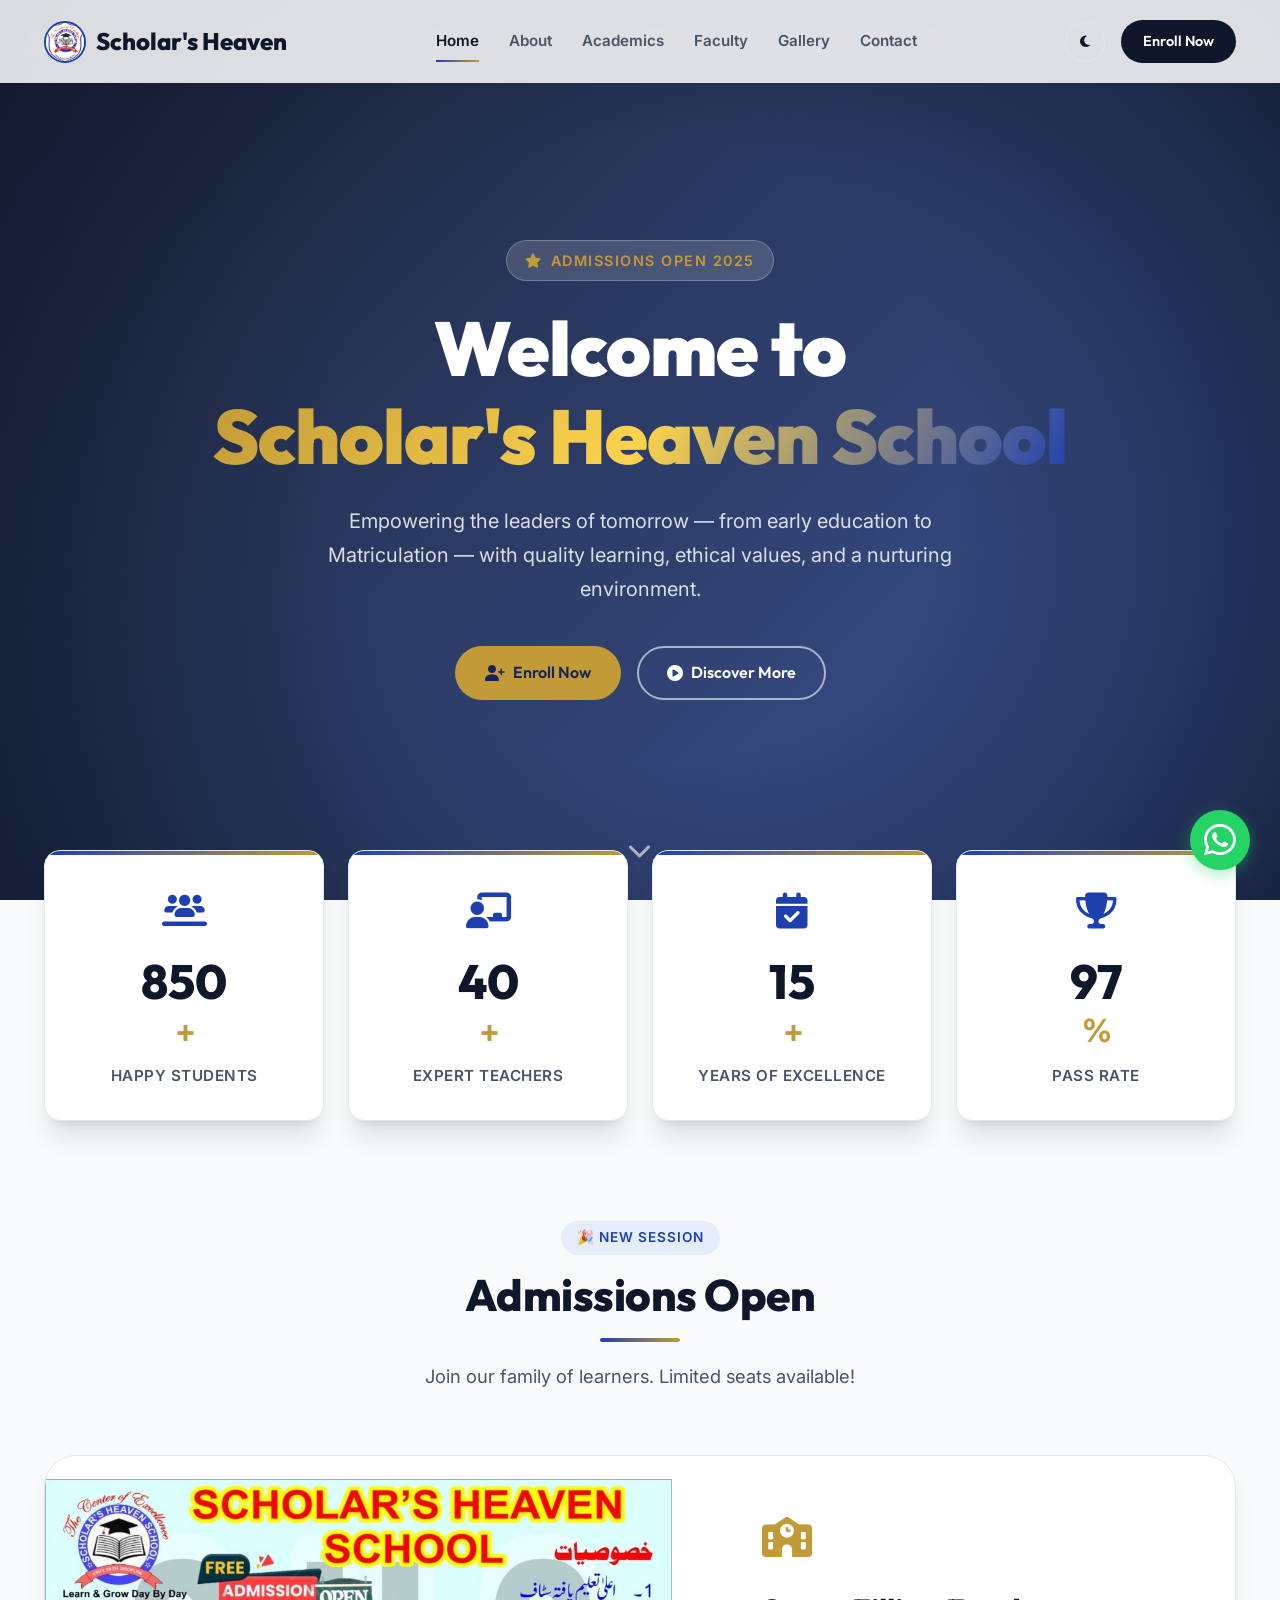
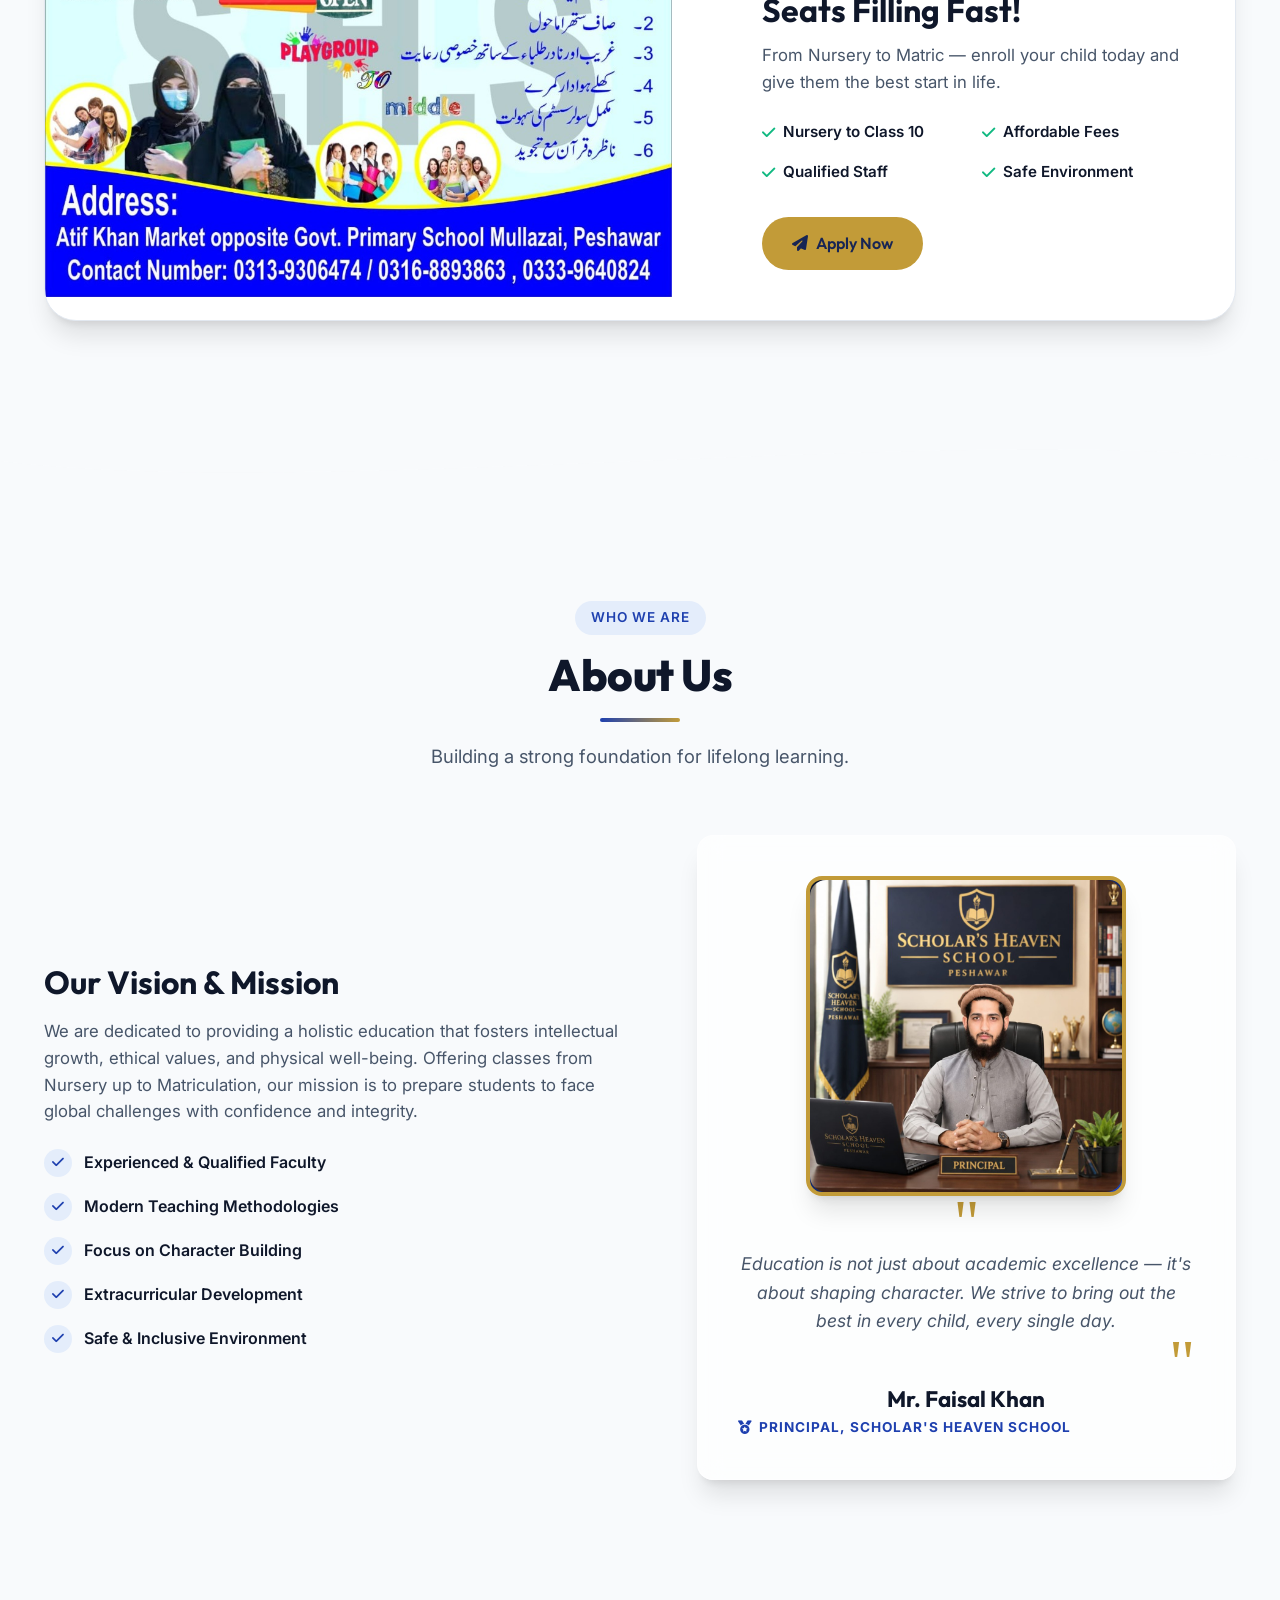
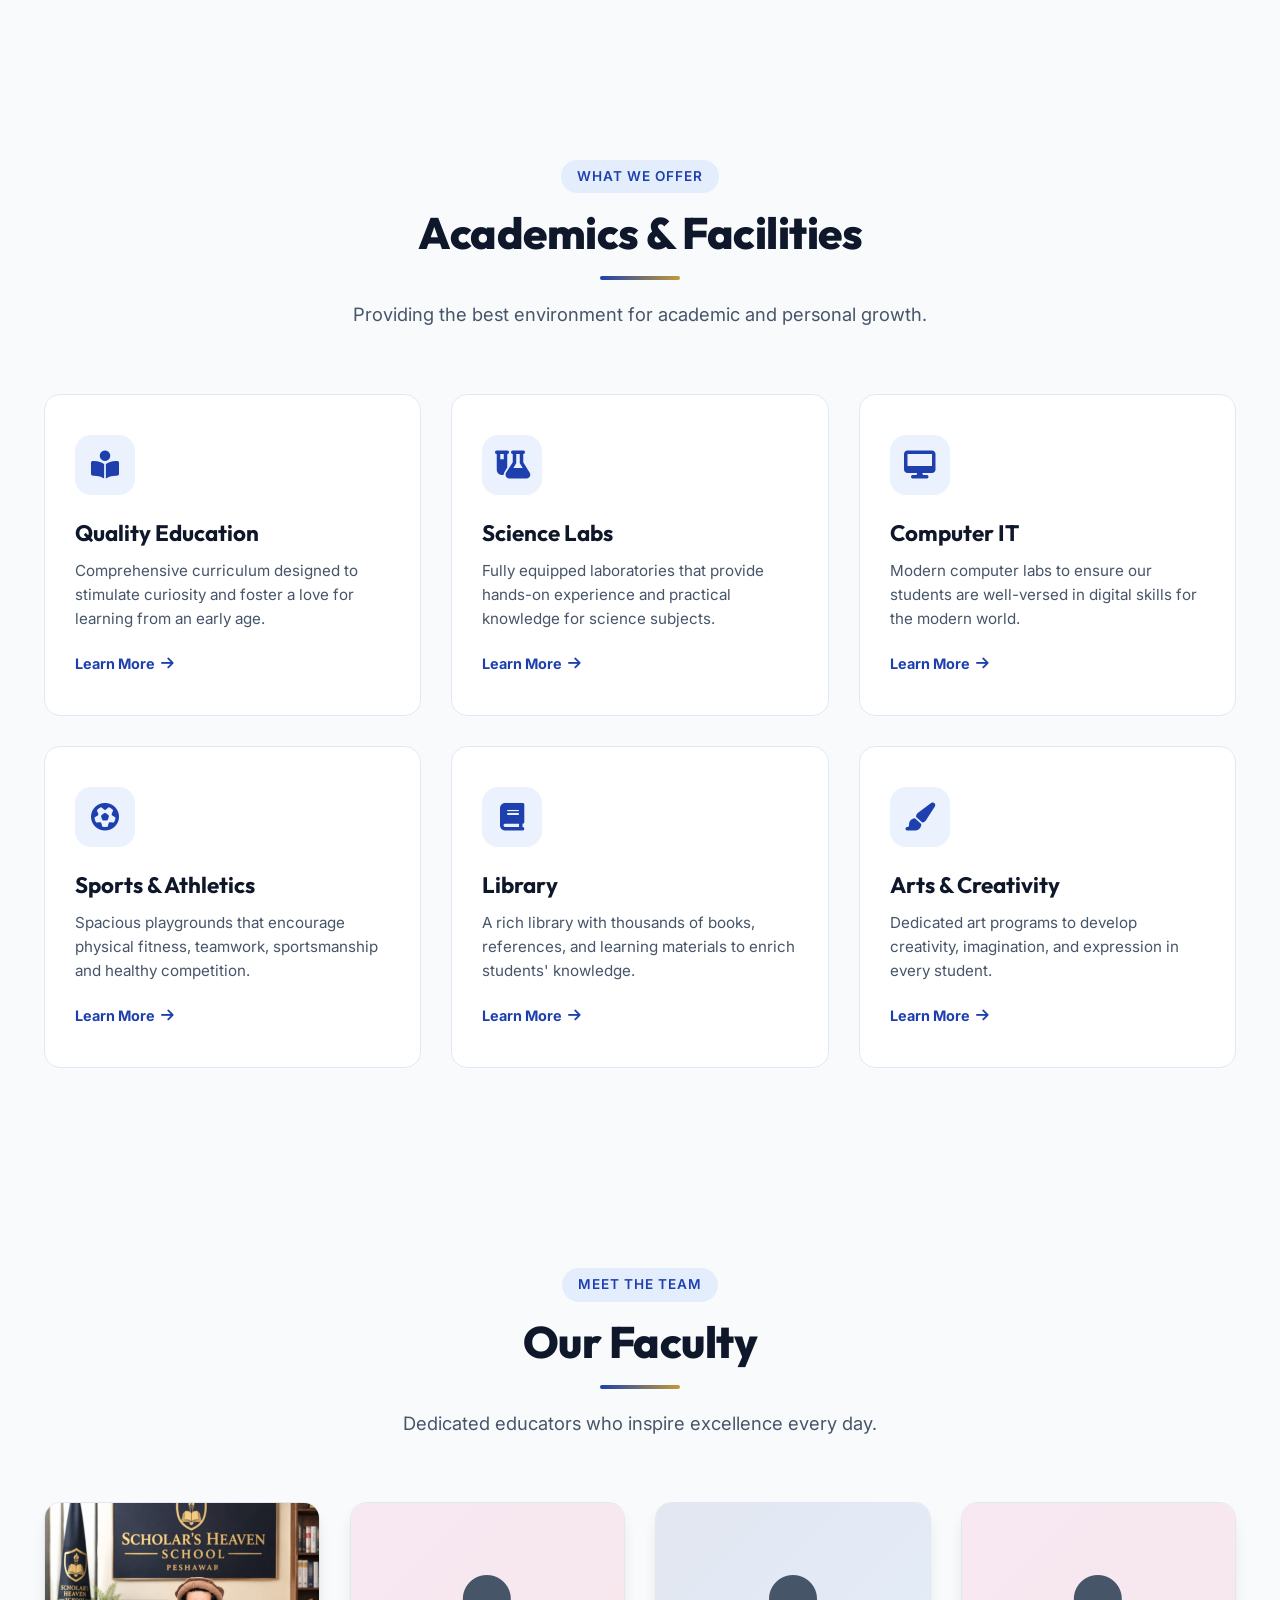
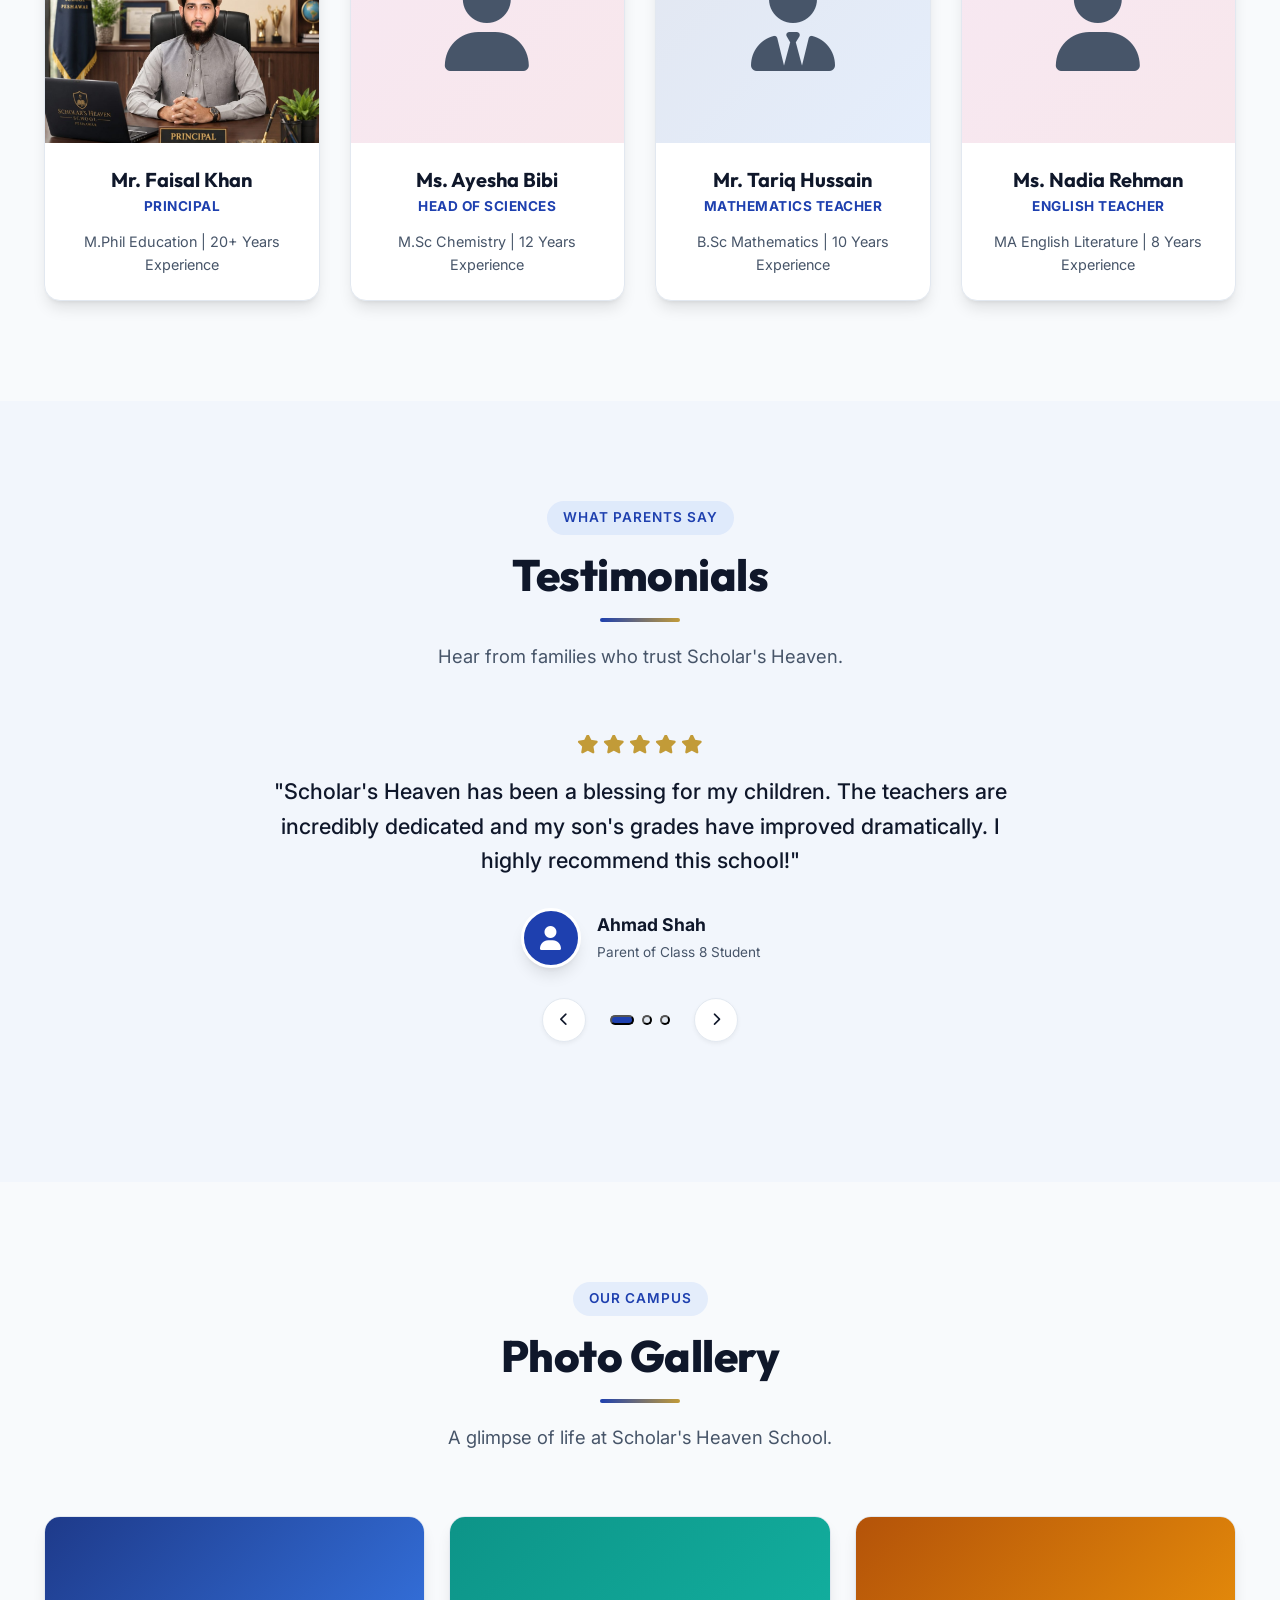
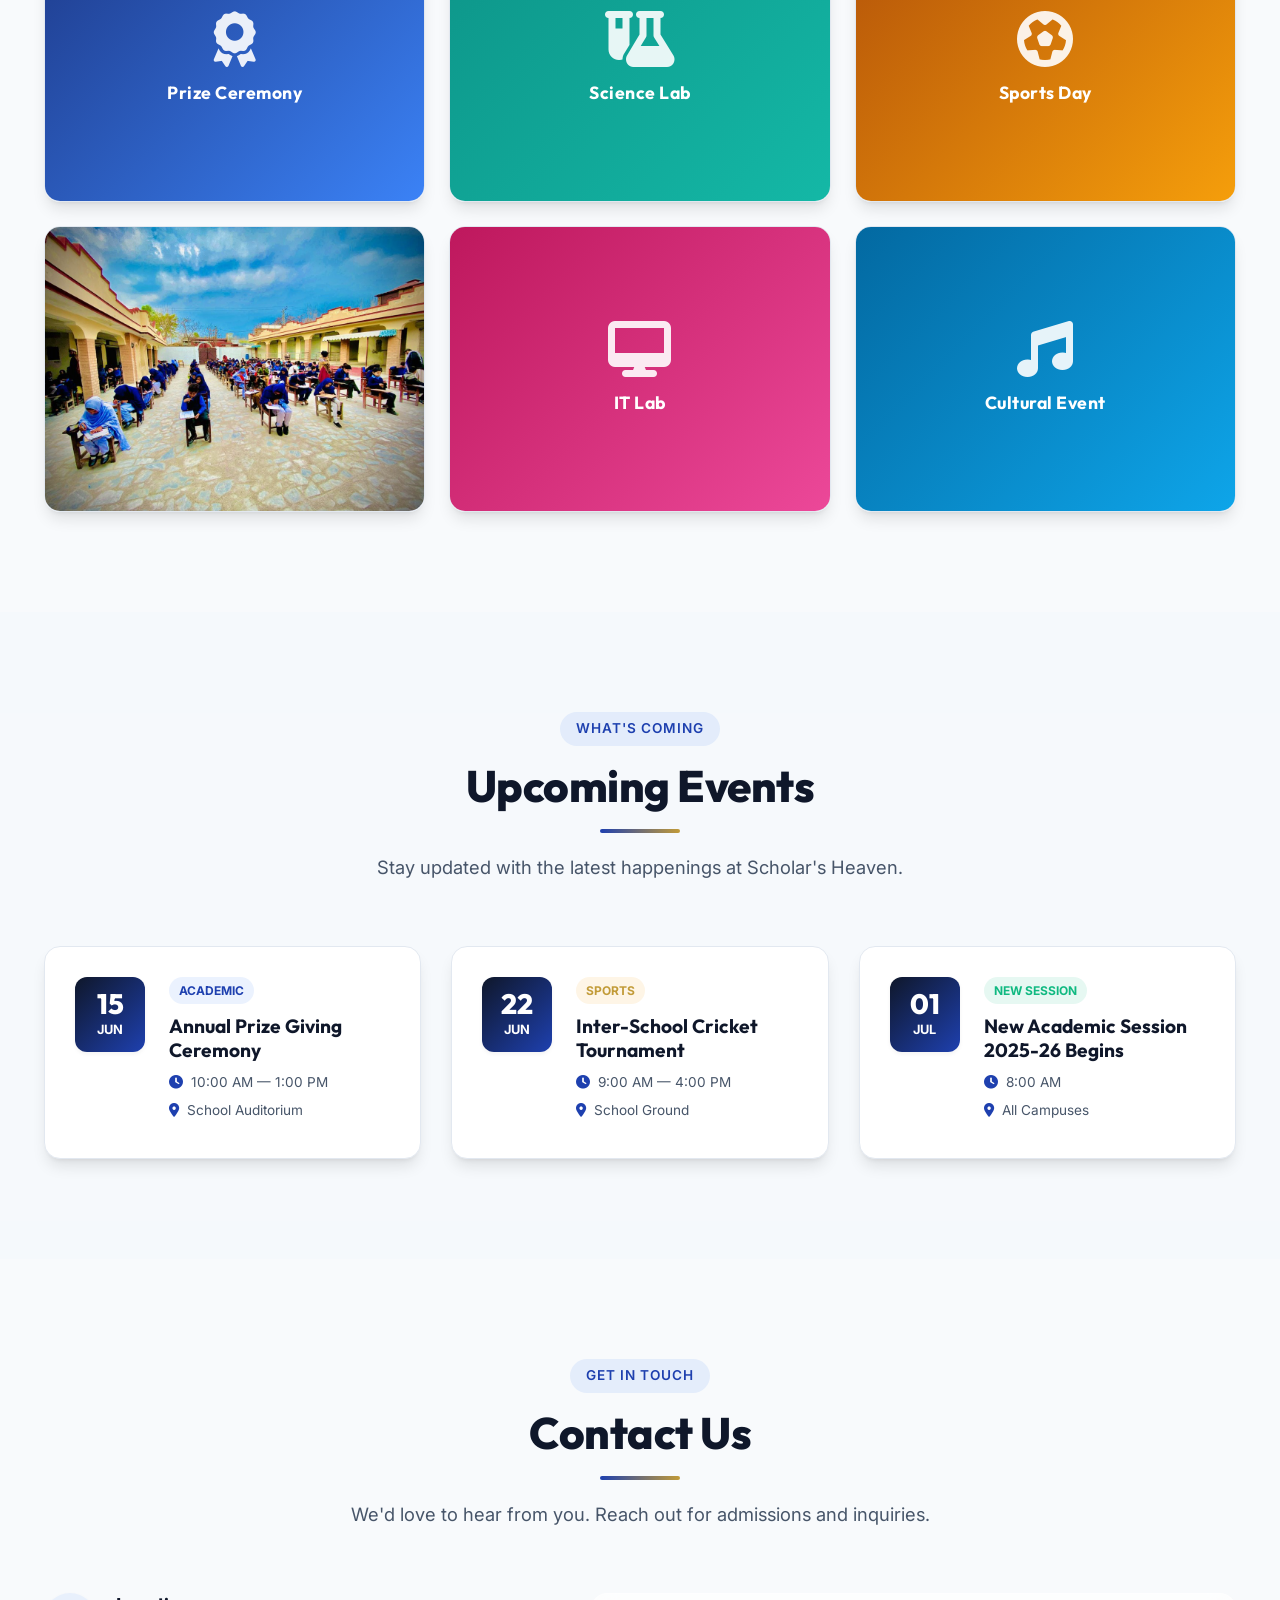
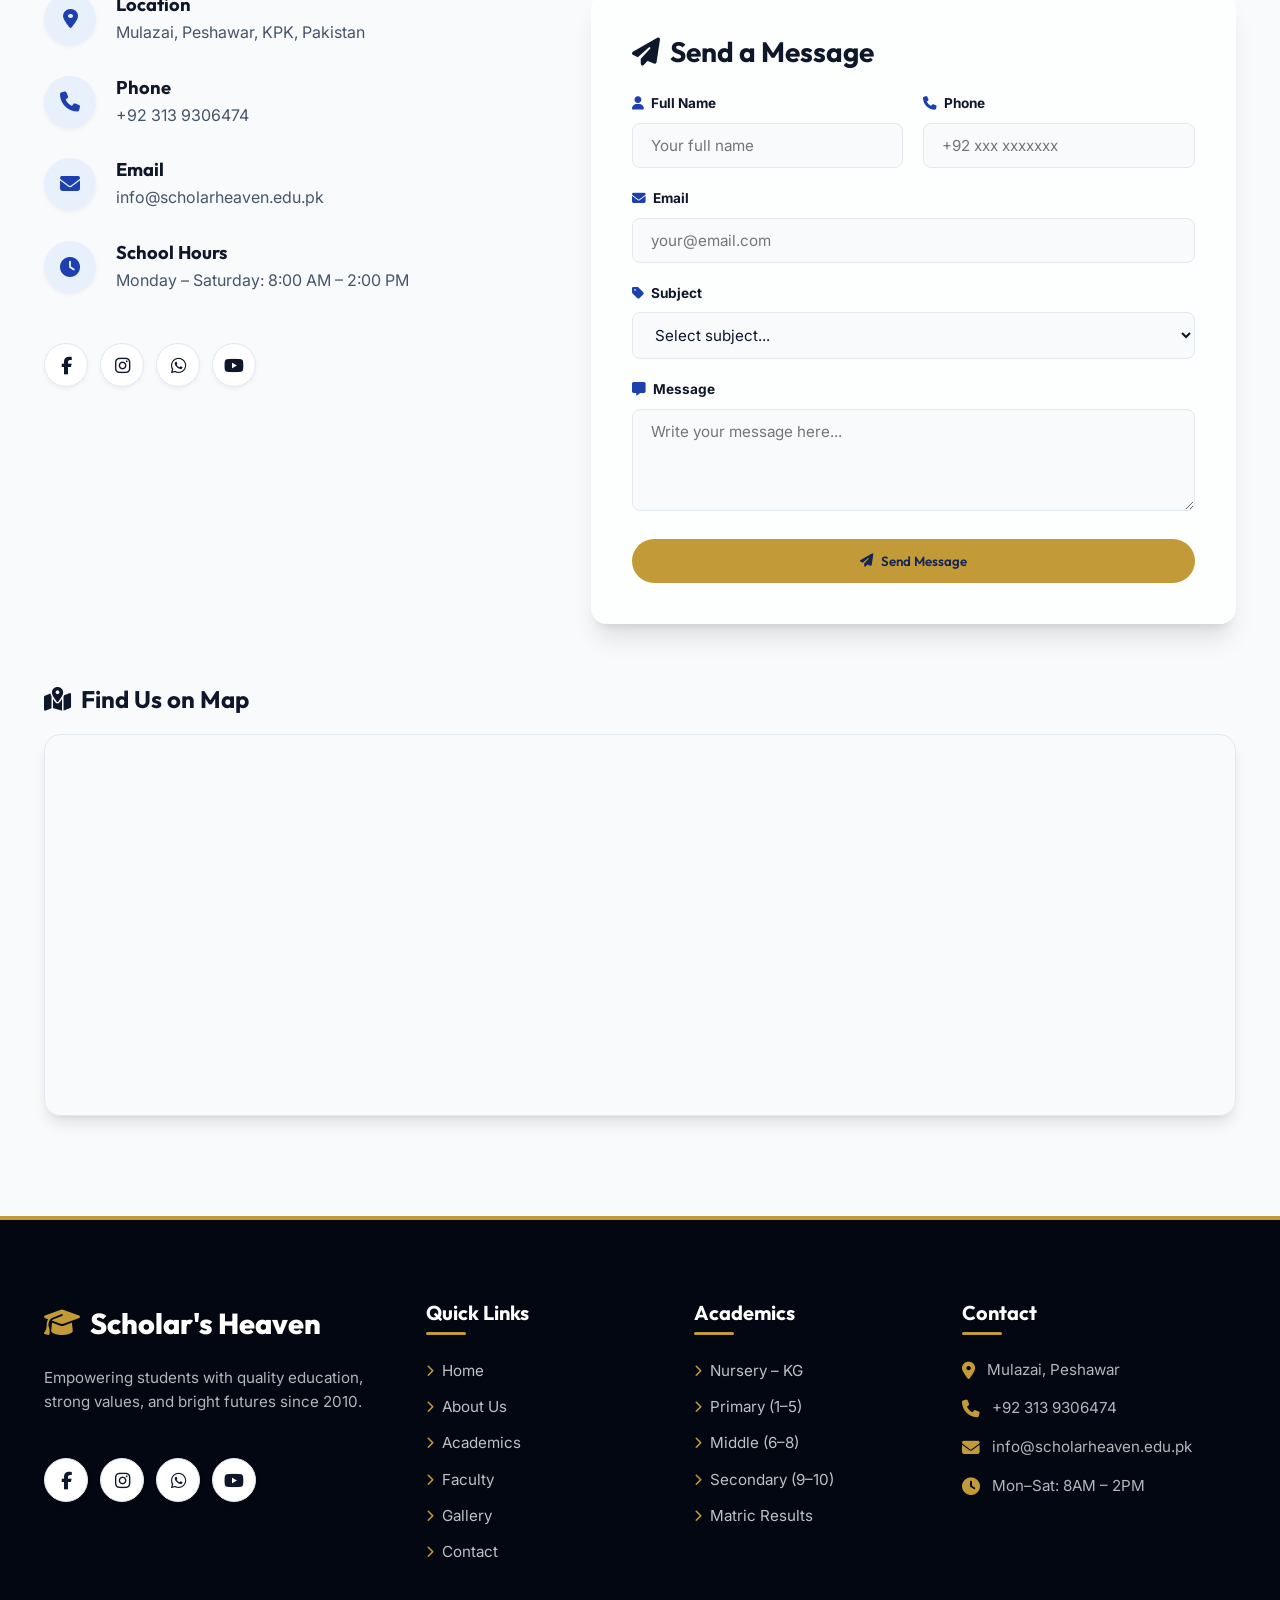
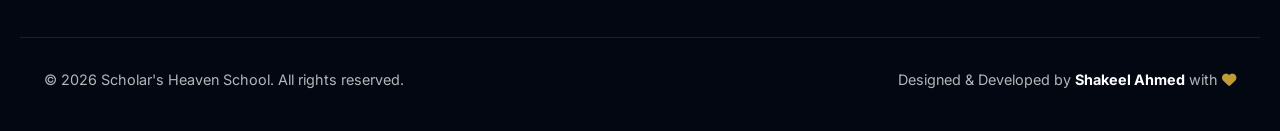
==== commit 22ee16b9: "update" ====
--- a/index.html
+++ b/index.html
@@ -275,7 +275,8 @@
             <div class="faculty-grid">
                 <div class="faculty-card" data-aos="fade-up" data-aos-delay="0">
                     <div class="faculty-img">
-                        <div class="faculty-placeholder"><i class="fa-solid fa-user-tie"></i></div>
+                        <img src="principal.jpg" alt="Mr. Faisal Khan" onerror="this.style.display='none'; this.nextElementSibling.style.display='flex';">
+                        <div class="faculty-placeholder" style="display: none;"><i class="fa-solid fa-user-tie"></i></div>
                         <div class="faculty-overlay">
                             <a href="#" class="faculty-social"><i class="fa-brands fa-linkedin-in"></i></a>
                             <a href="#" class="faculty-social"><i class="fa-solid fa-envelope"></i></a>
--- a/styles.css
+++ b/styles.css
@@ -764,26 +764,39 @@
 }
 
 .principal-img-placeholder {
-    width: 160px;
-    height: 160px;
+    width: 100%;
+    max-width: 320px;
+    aspect-ratio: 1 / 1;
     background: linear-gradient(135deg, var(--primary-color), var(--primary-light));
-    border-radius: 50%;
+    border-radius: var(--radius-md);
     margin-bottom: 24px;
     display: flex;
     align-items: center;
     justify-content: center;
     border: 4px solid var(--accent-color);
-    box-shadow: var(--shadow-md);
+    box-shadow: var(--shadow-lg);
     color: white;
     font-size: 4rem;
     overflow: hidden;
+    position: relative;
+    transition: var(--transition);
+}
+
+.principal-img-placeholder:hover {
+    box-shadow: 0 10px 25px var(--glow-color);
+    transform: translateY(-4px);
 }
 
 .principal-img {
     width: 100%;
     height: 100%;
     object-fit: cover;
-    border-radius: 50%;
+    border-radius: inherit;
+    transition: var(--transition);
+}
+
+.principal-img-placeholder:hover .principal-img {
+    transform: scale(1.05);
 }
 
 .quote-mark {
@@ -941,6 +954,17 @@
     position: relative;
     overflow: hidden;
     background-color: var(--bg-main);
+}
+
+.faculty-img img {
+    width: 100%;
+    height: 100%;
+    object-fit: cover;
+    transition: var(--transition);
+}
+
+.faculty-card:hover .faculty-img img {
+    transform: scale(1.08);
 }
 
 .faculty-placeholder {
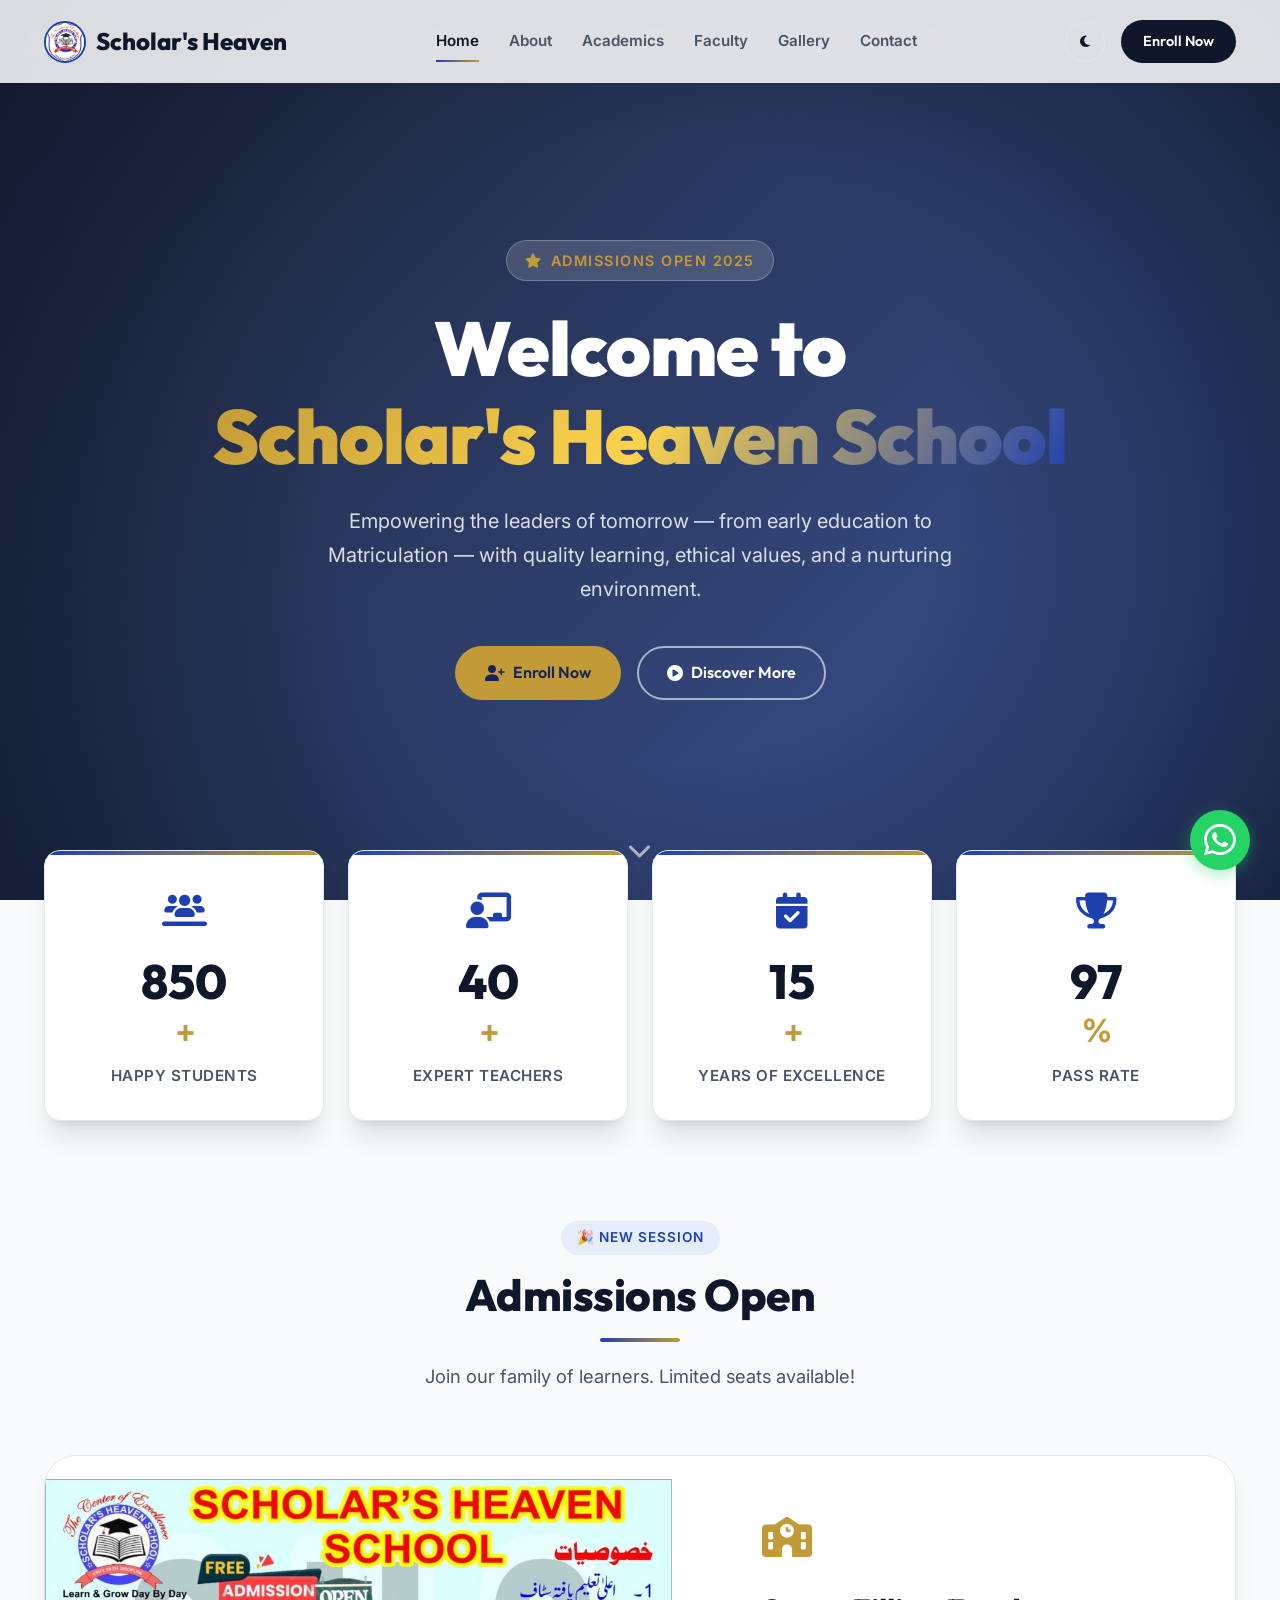
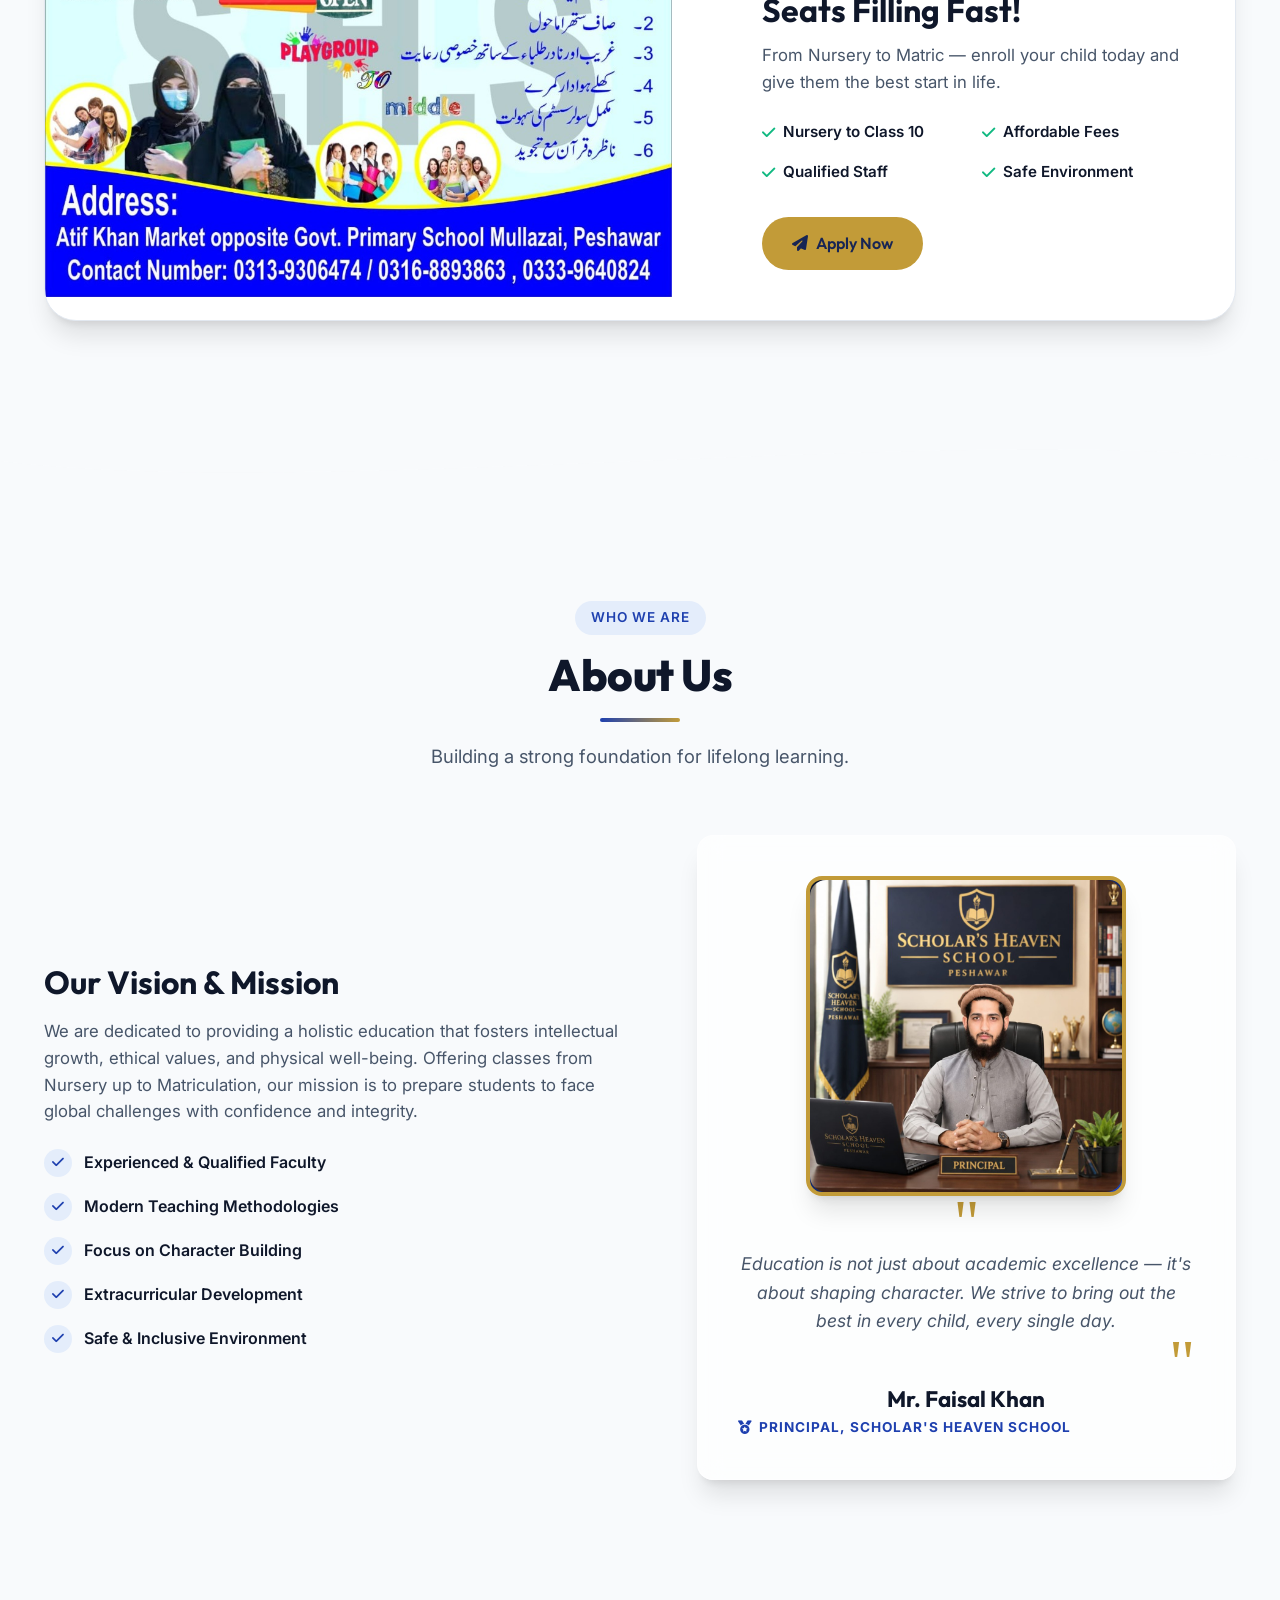
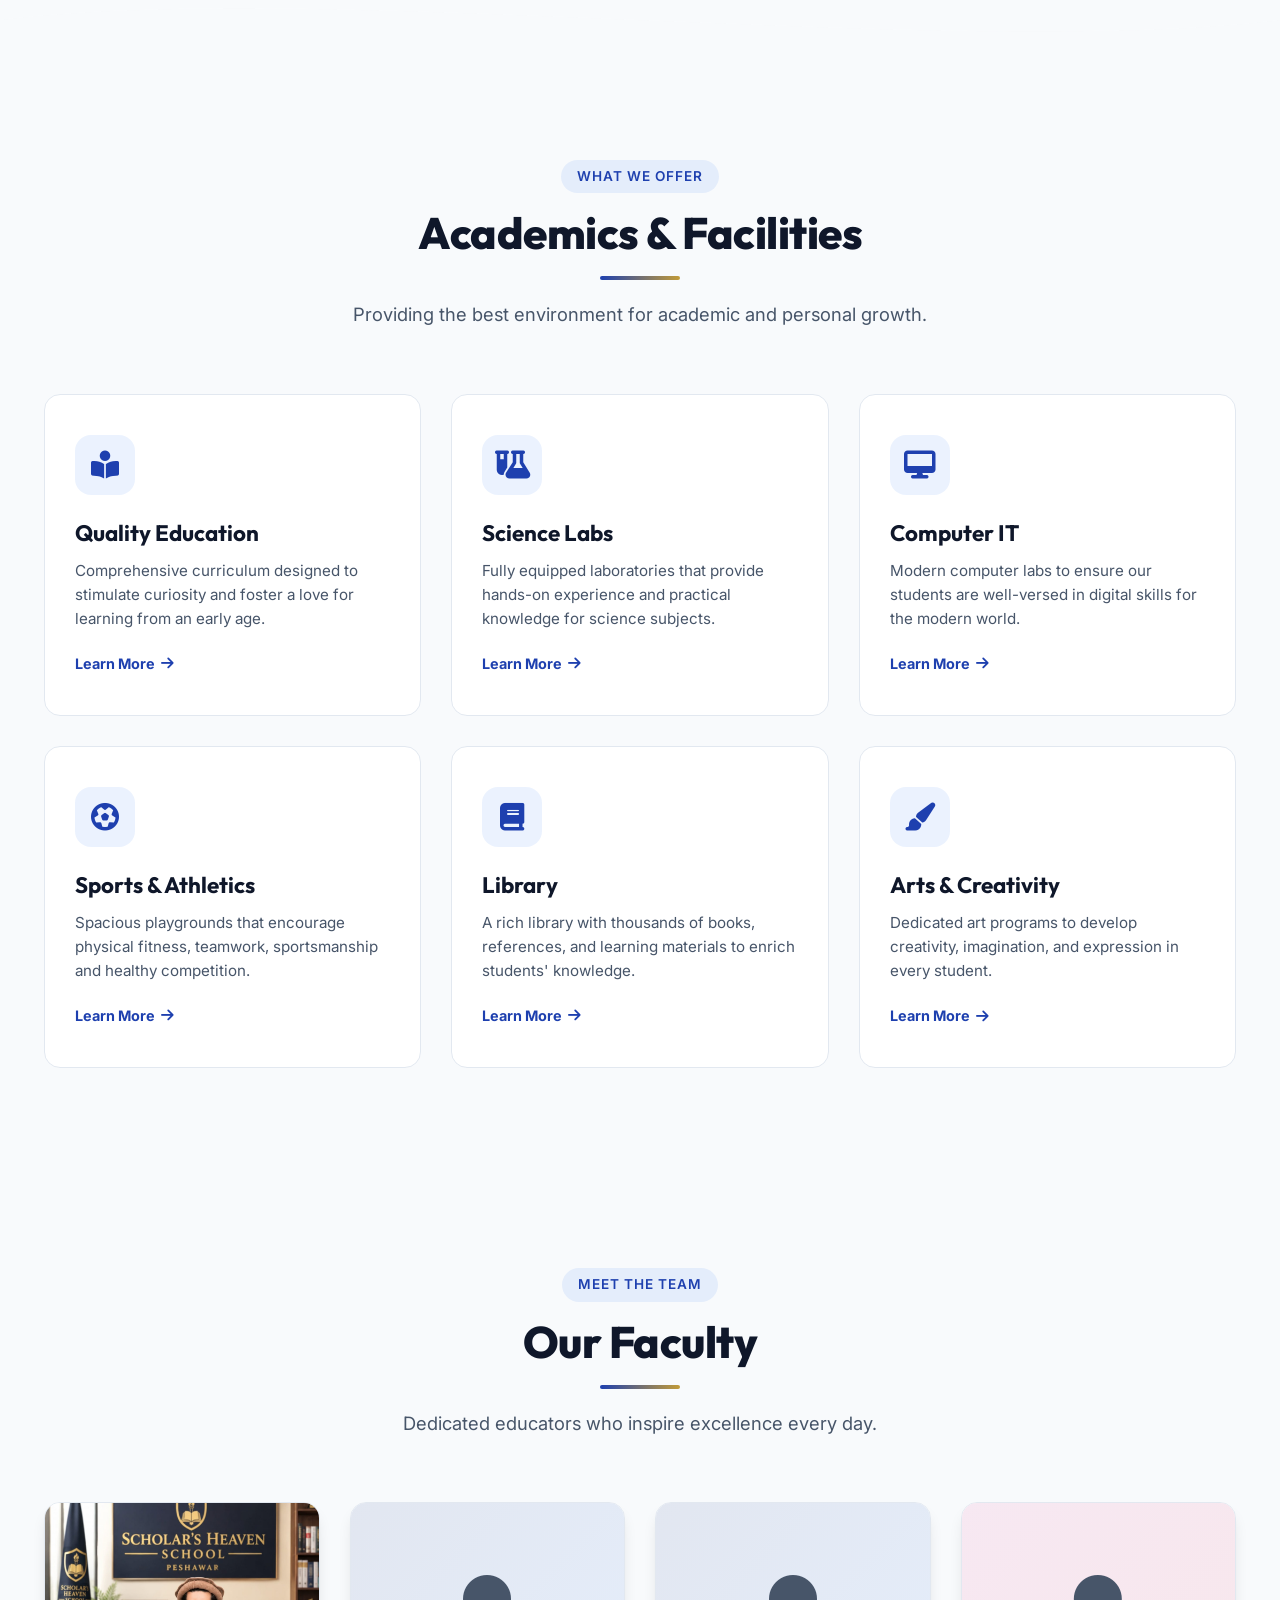
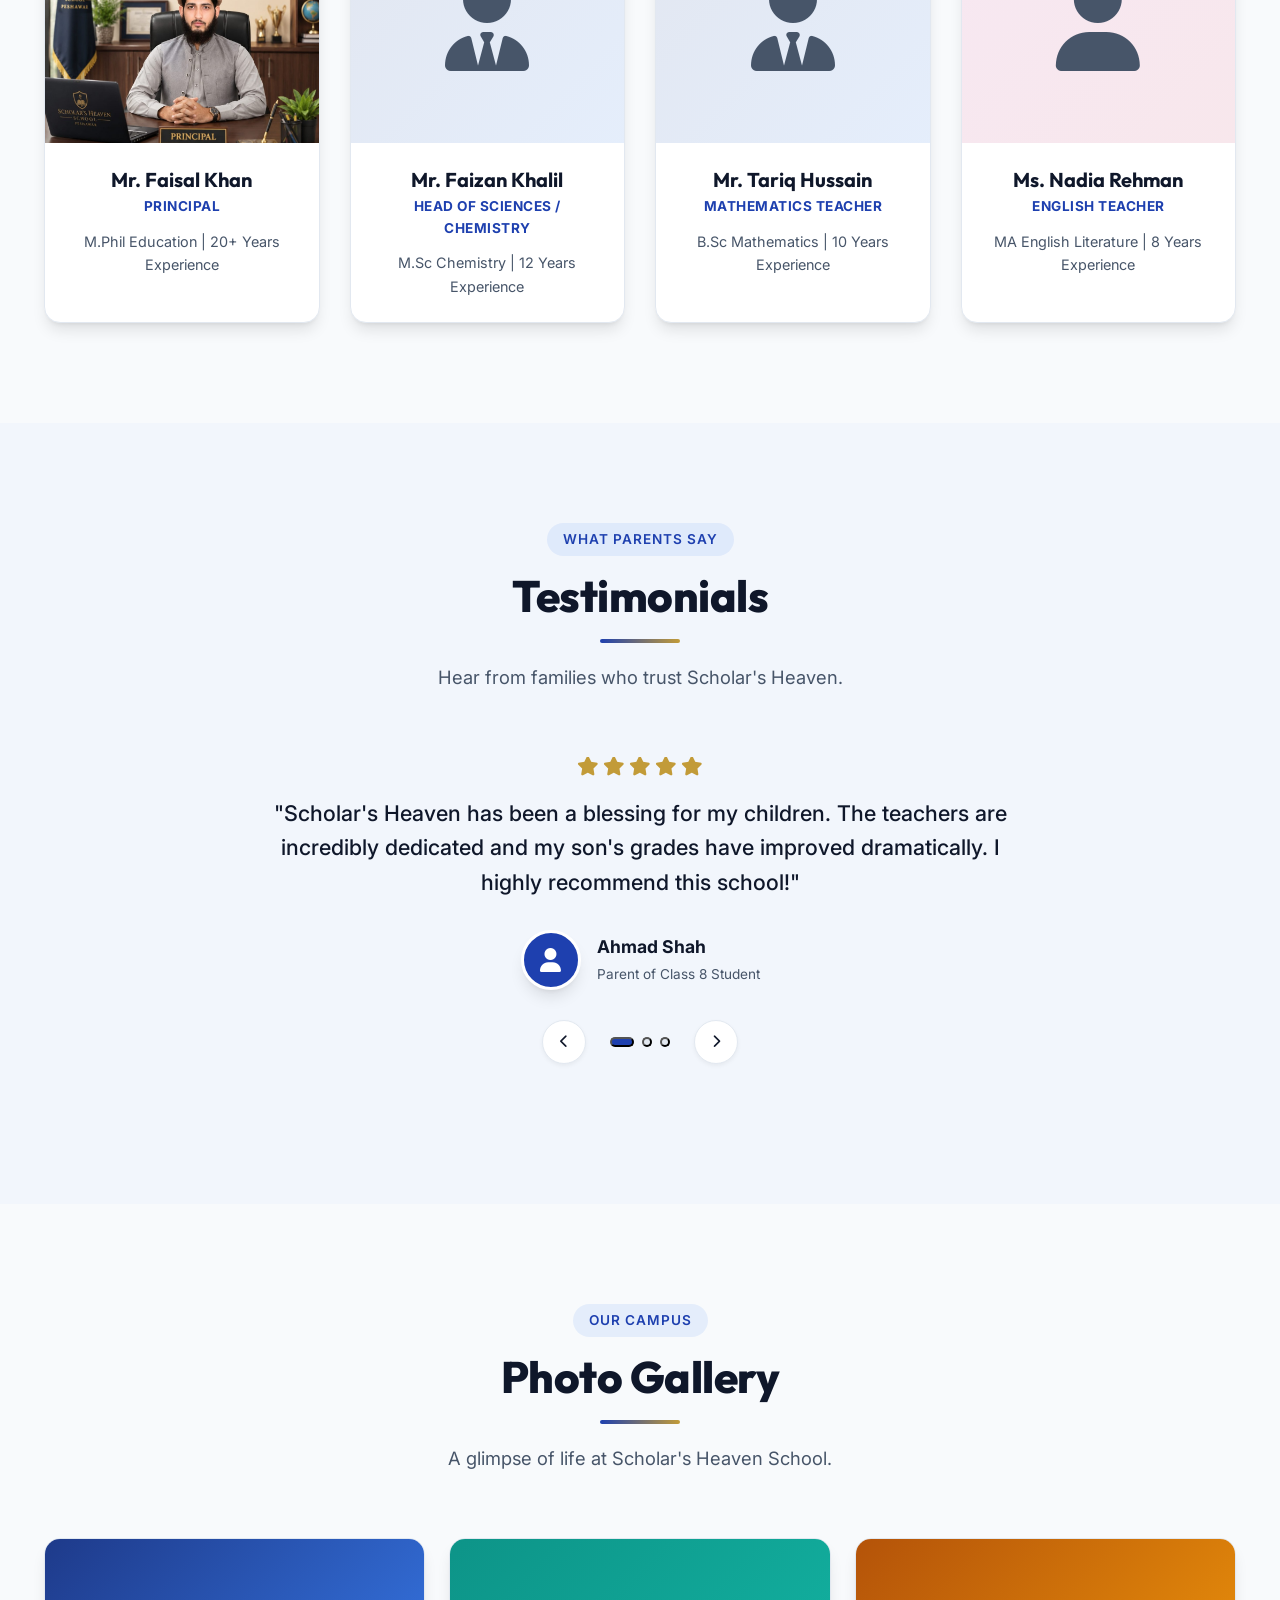
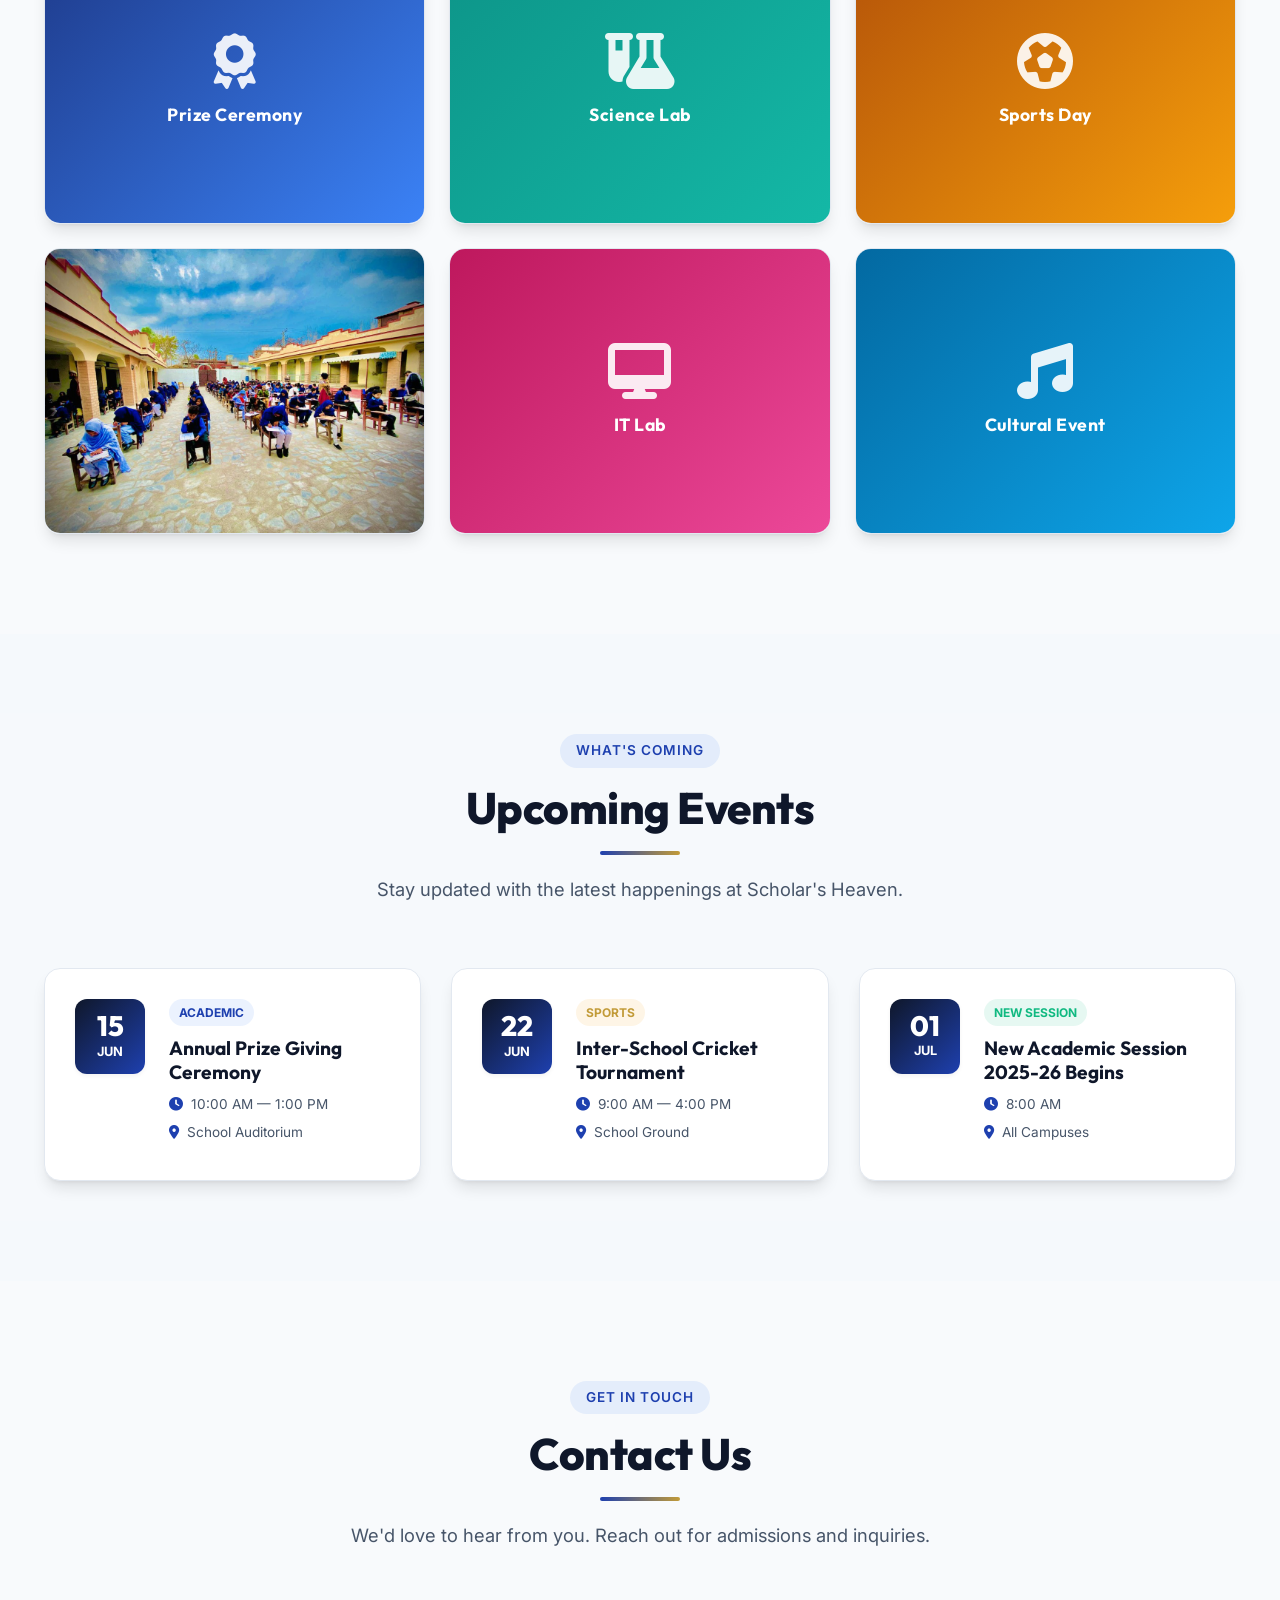
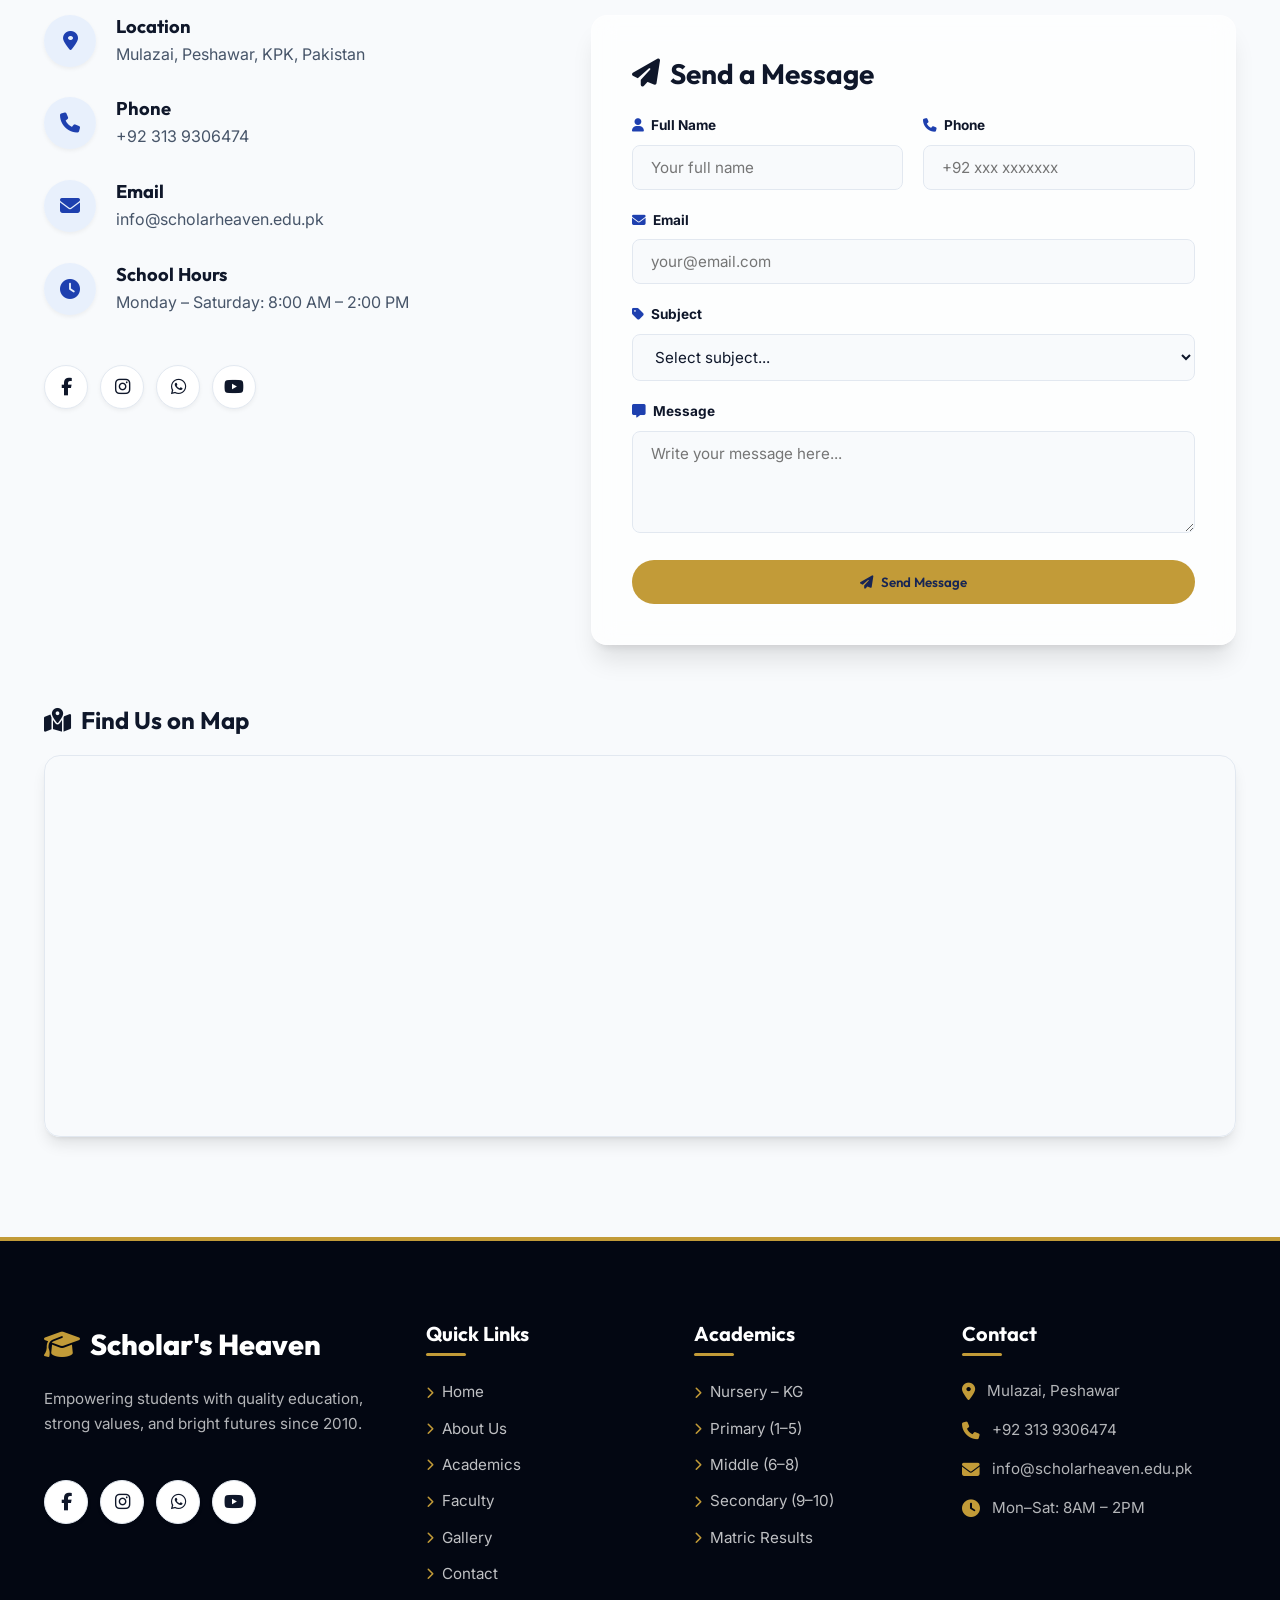
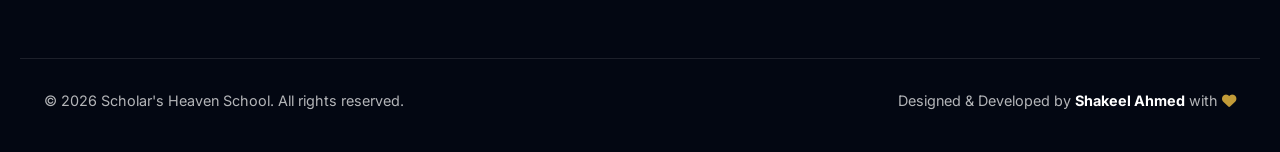
==== commit b4c7d055: "update" ====
--- a/index.html
+++ b/index.html
@@ -290,15 +290,15 @@
                 </div>
                 <div class="faculty-card" data-aos="fade-up" data-aos-delay="100">
                     <div class="faculty-img">
-                        <div class="faculty-placeholder female"><i class="fa-solid fa-user"></i></div>
+                        <div class="faculty-placeholder"><i class="fa-solid fa-user-tie"></i></div>
                         <div class="faculty-overlay">
                             <a href="#" class="faculty-social"><i class="fa-brands fa-linkedin-in"></i></a>
                             <a href="#" class="faculty-social"><i class="fa-solid fa-envelope"></i></a>
                         </div>
                     </div>
                     <div class="faculty-info">
-                        <h3>Ms. Ayesha Bibi</h3>
-                        <span class="faculty-role">Head of Sciences</span>
+                        <h3>Mr. Faizan Khalil</h3>
+                        <span class="faculty-role">Head of Sciences / Chemistry</span>
                         <p>M.Sc Chemistry | 12 Years Experience</p>
                     </div>
                 </div>
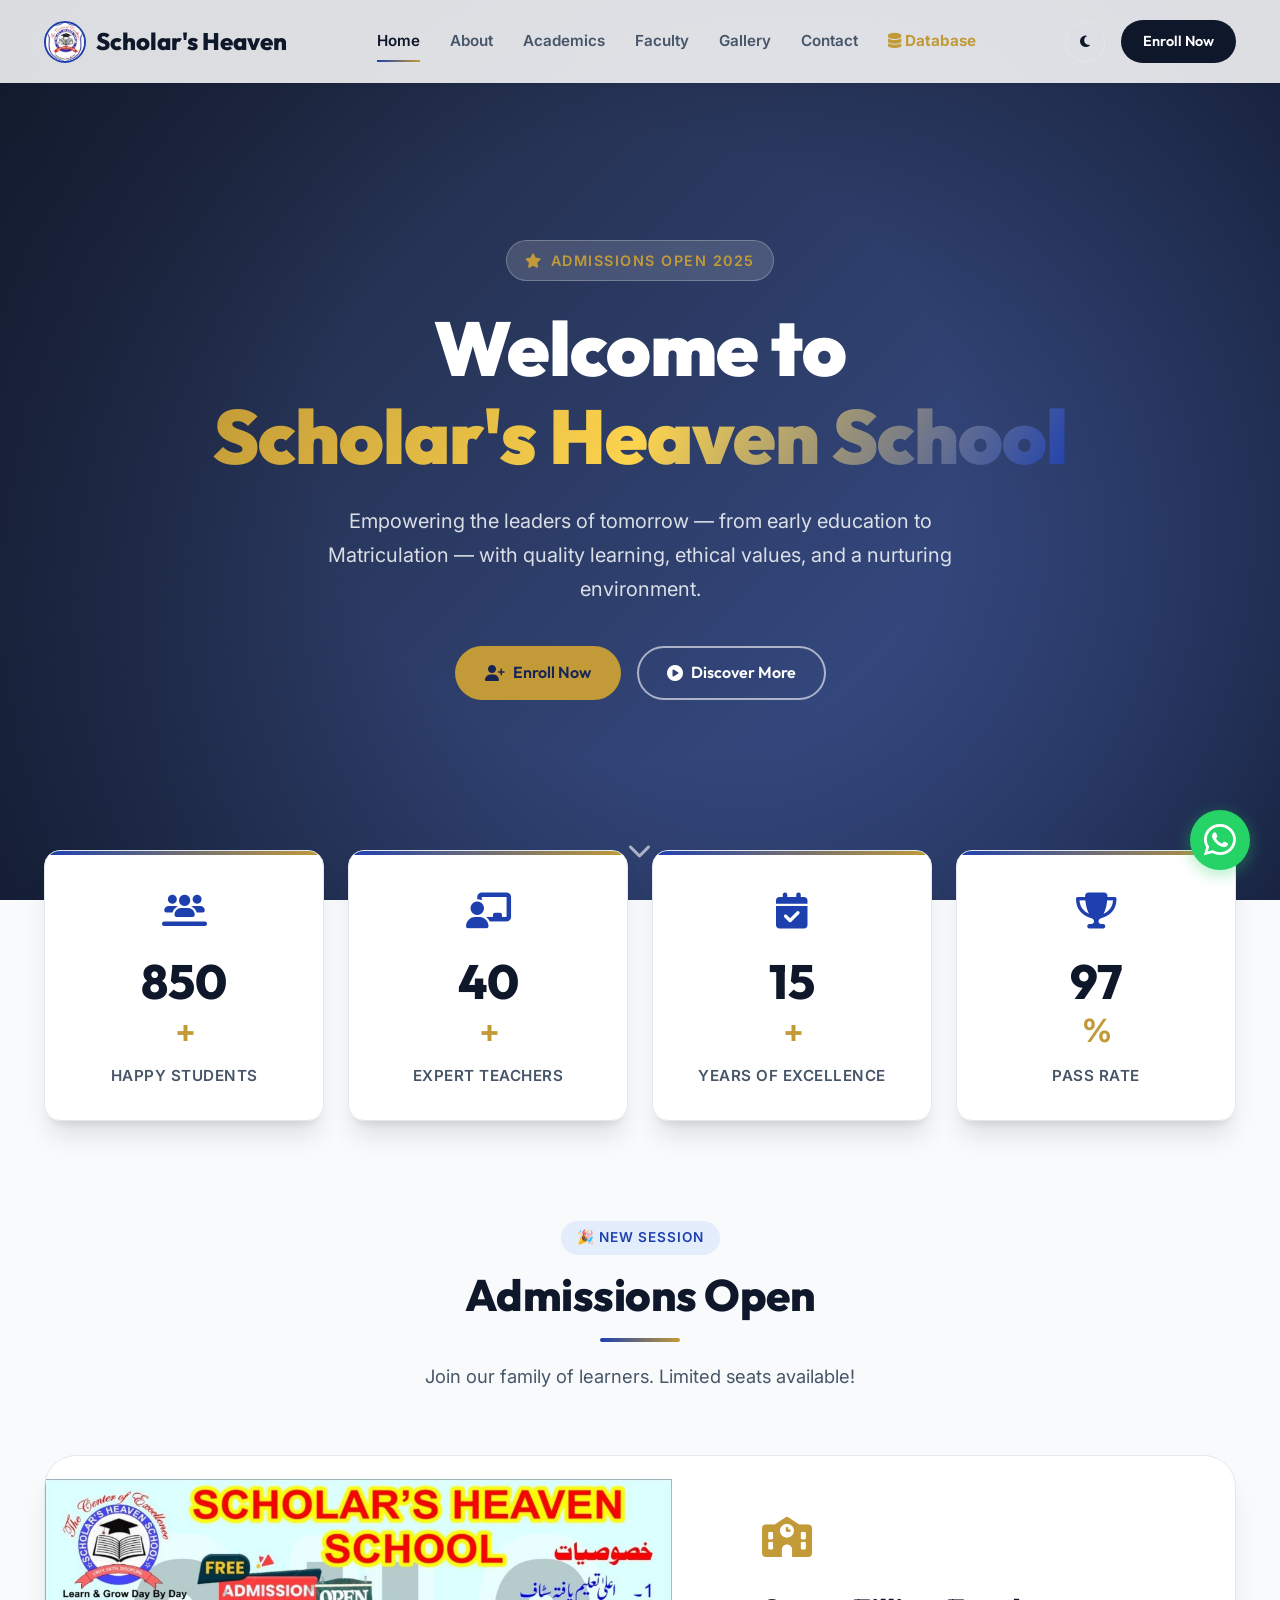
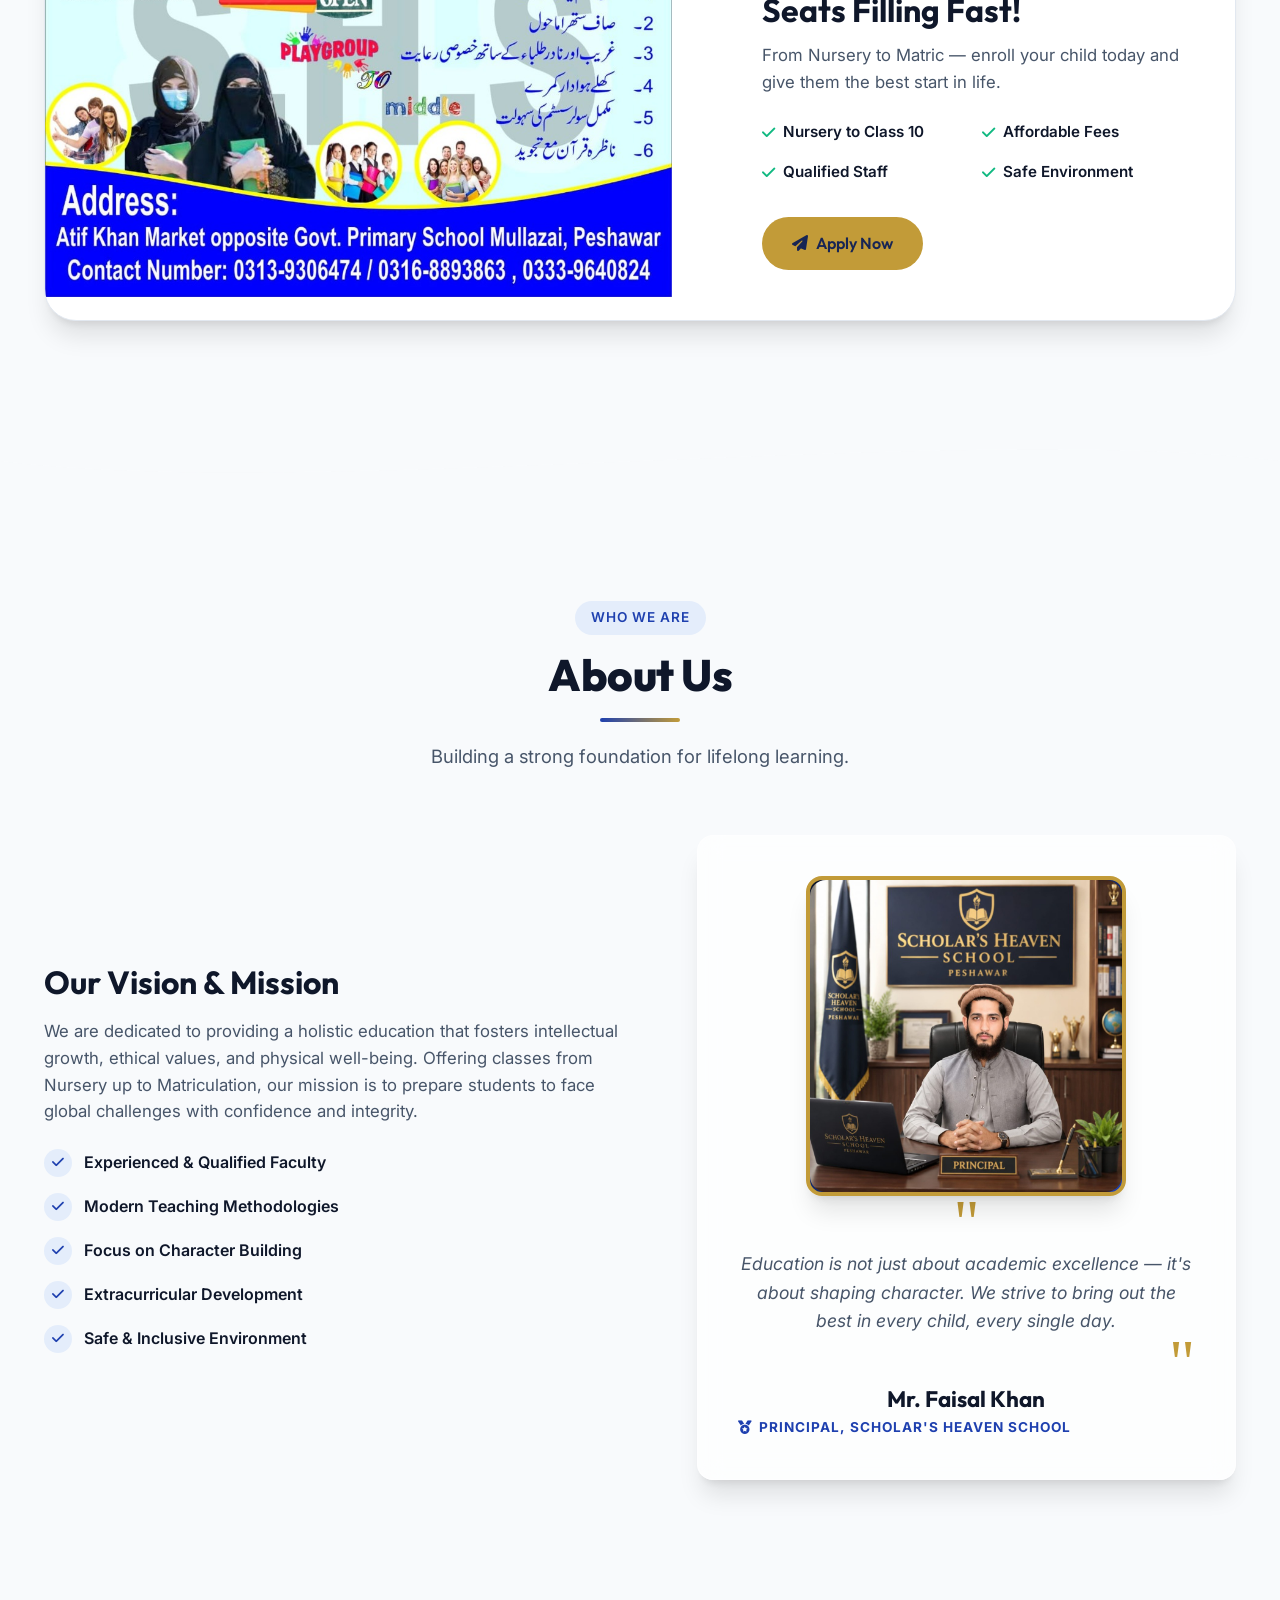
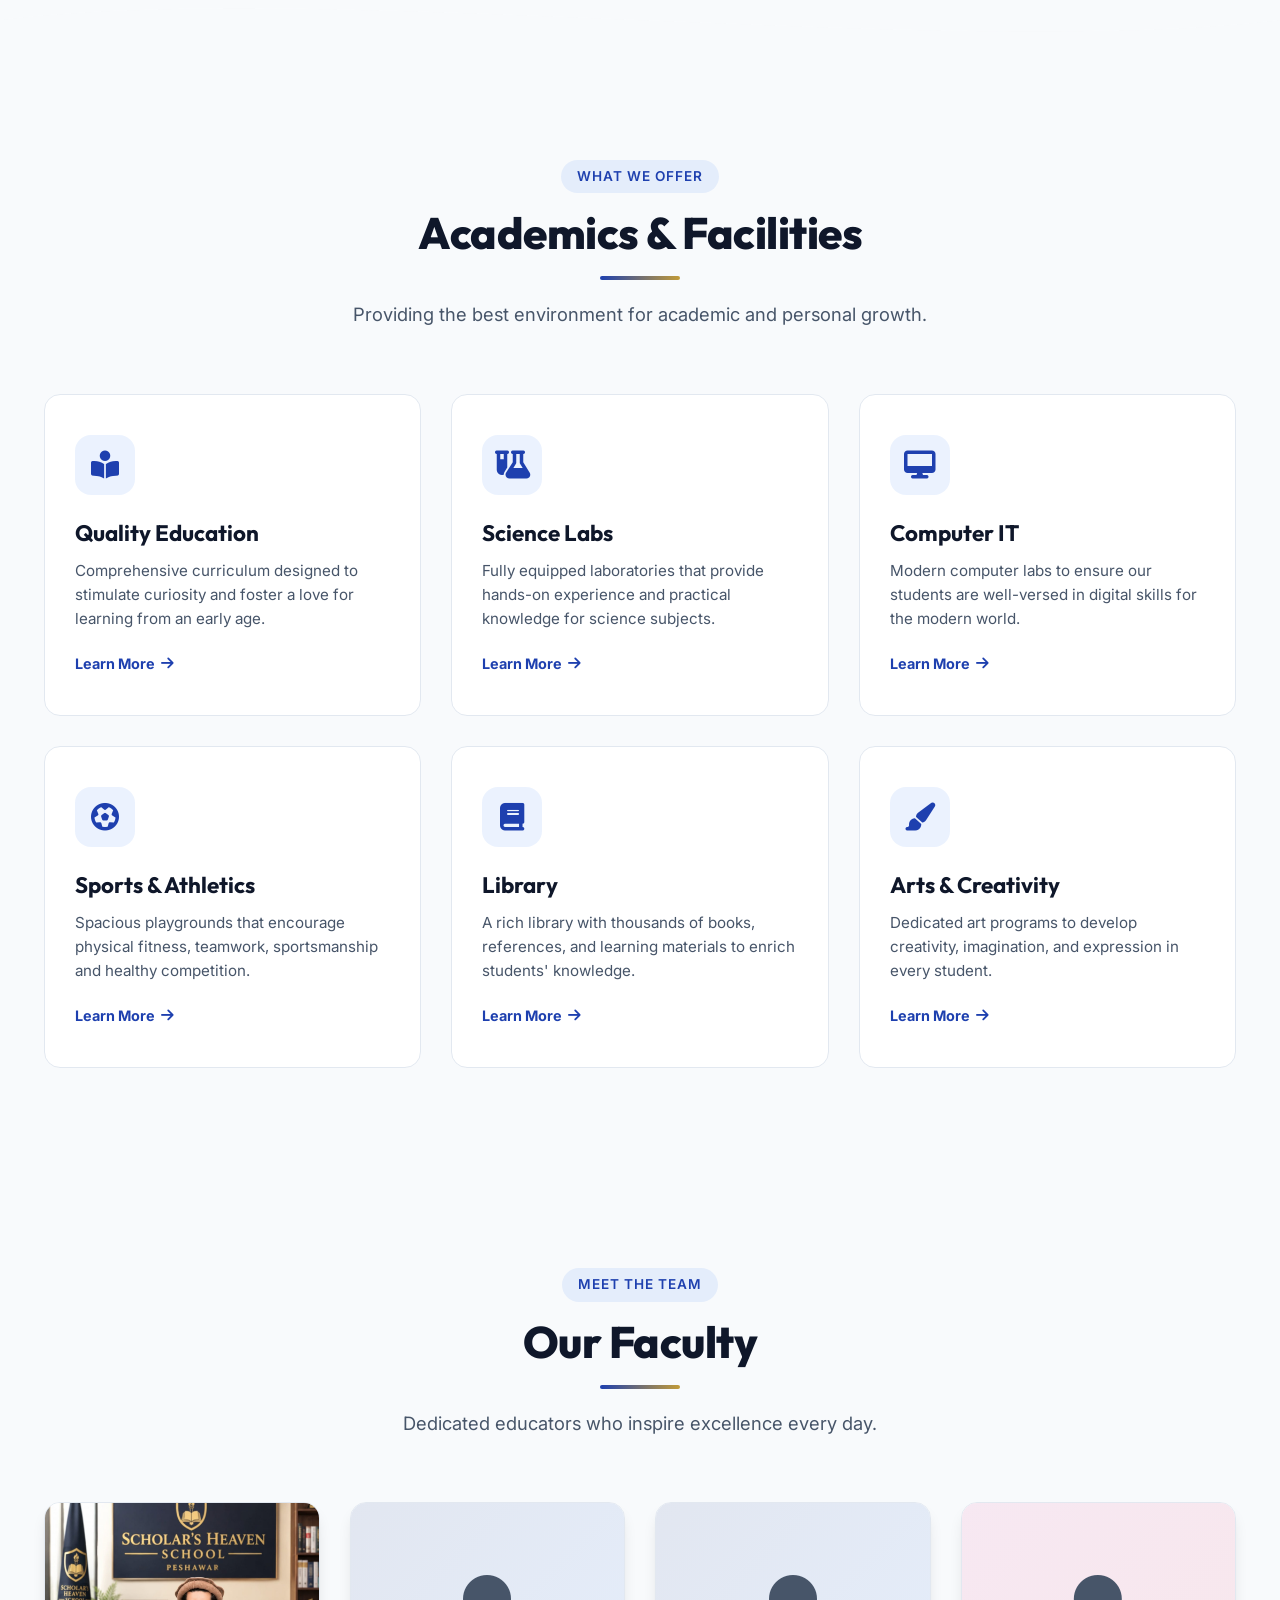
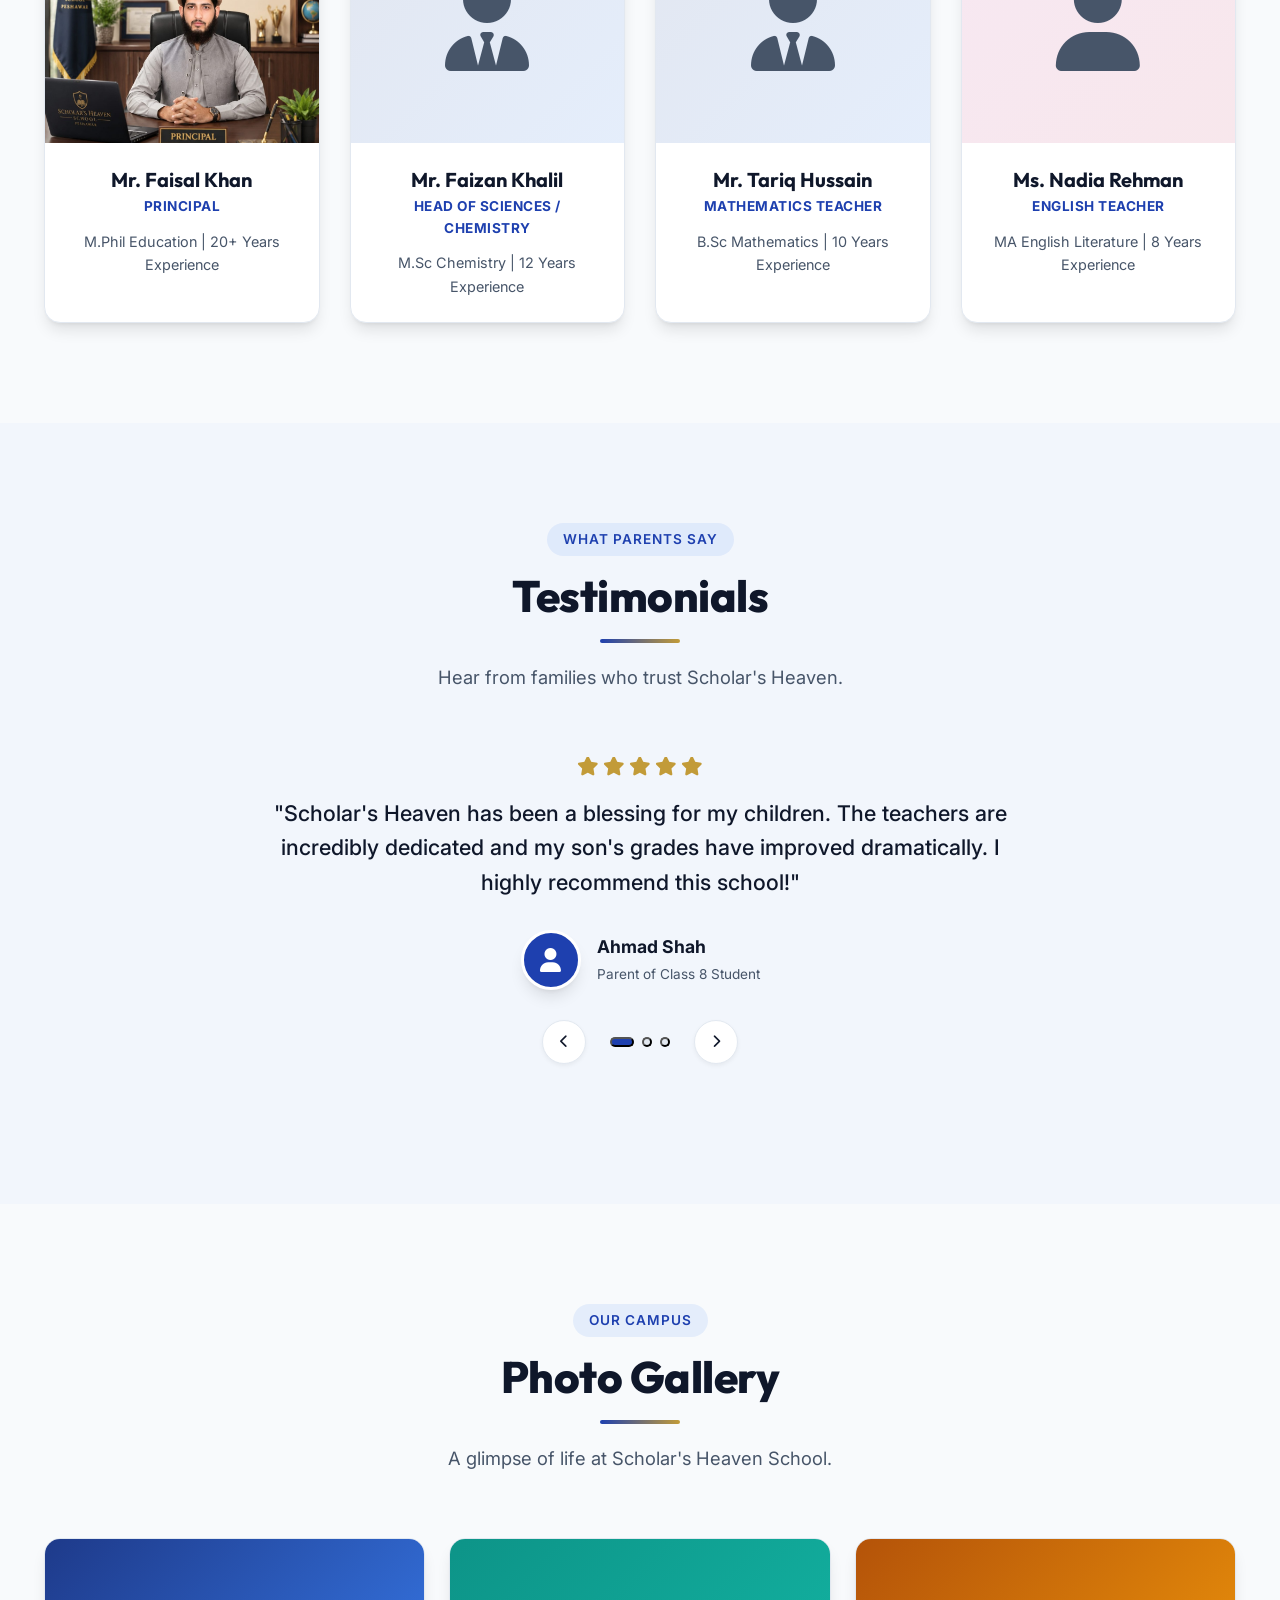
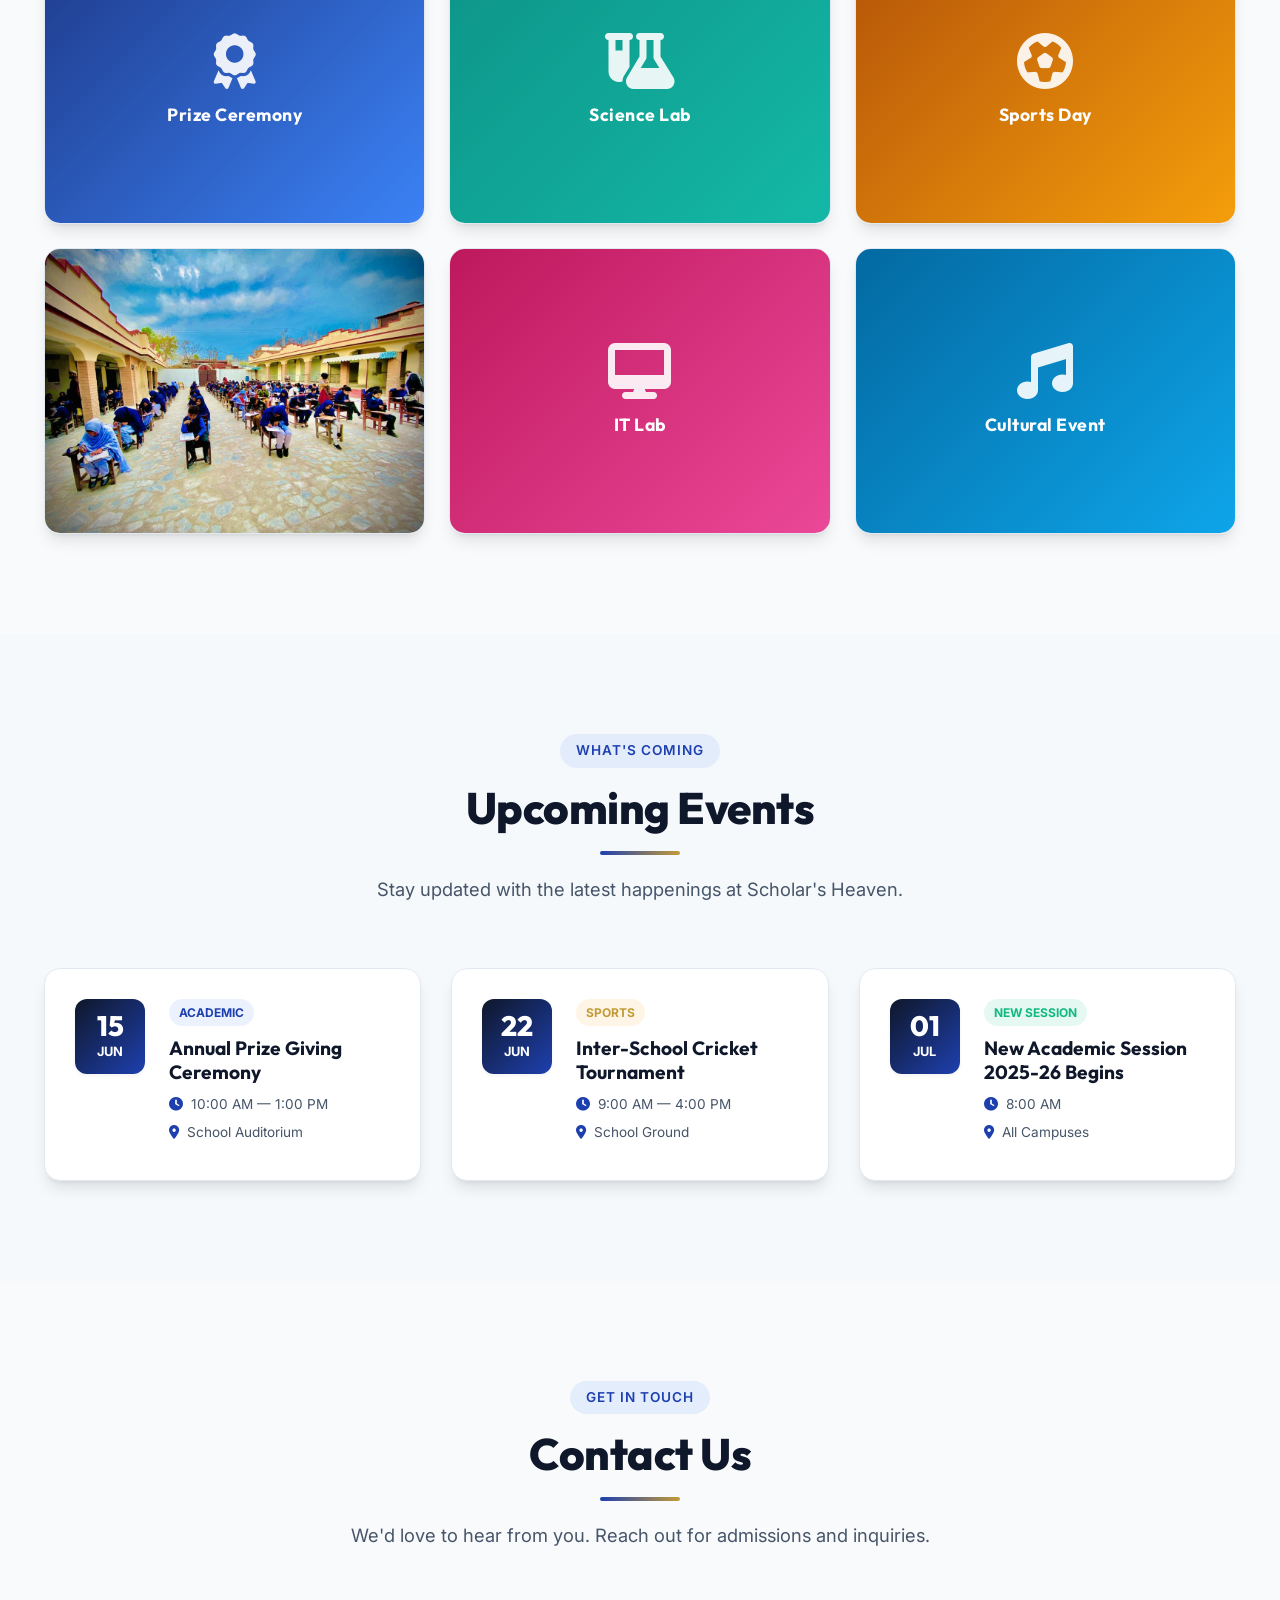
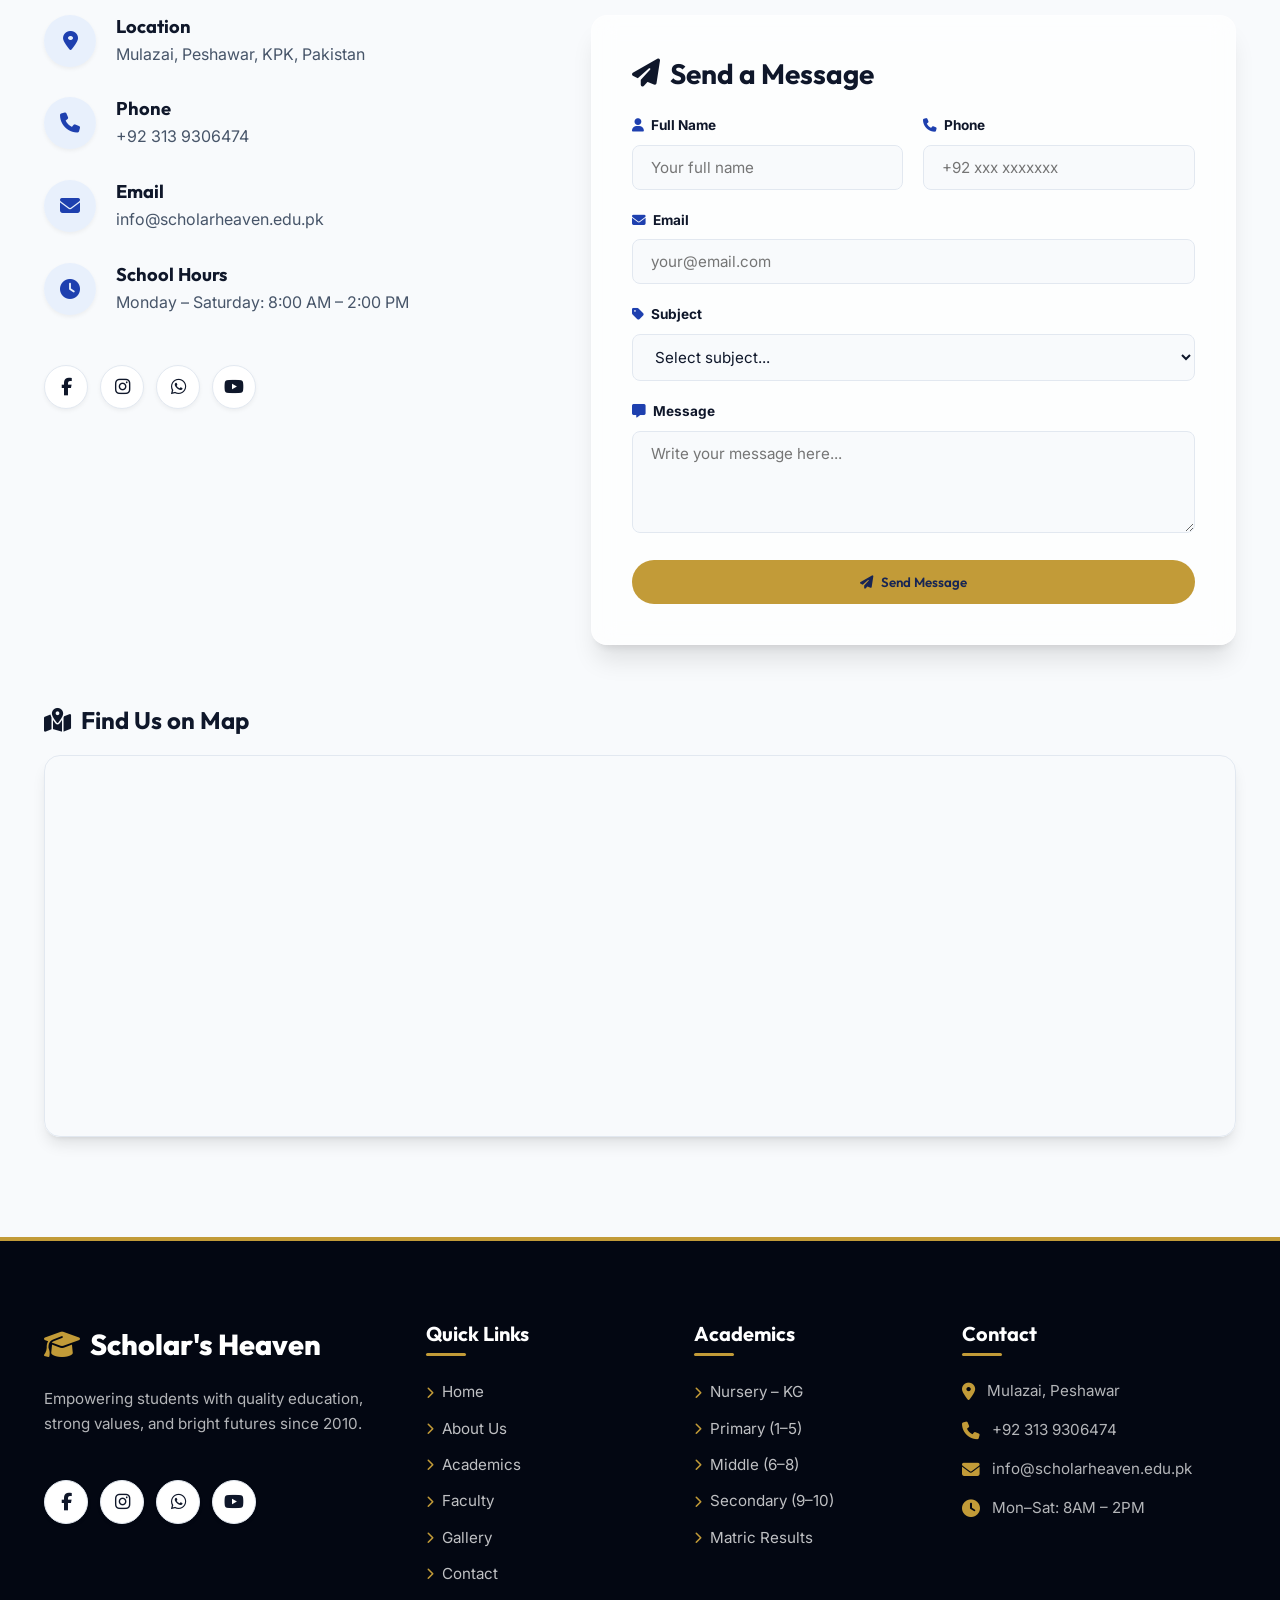
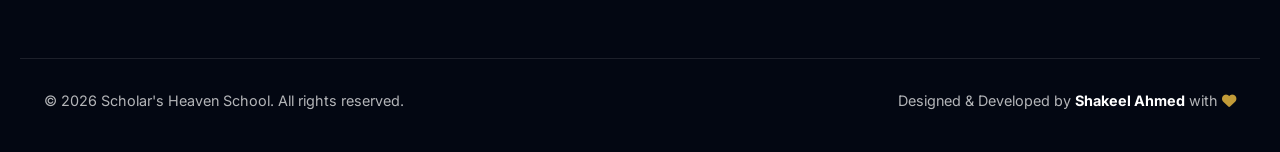
==== commit f56e13b5: "update" ====
--- a/index.html
+++ b/index.html
@@ -36,6 +36,7 @@
                 <a href="#faculty" class="nav-link">Faculty</a>
                 <a href="#gallery" class="nav-link">Gallery</a>
                 <a href="#contact" class="nav-link">Contact</a>
+                <a href="database.html" class="nav-link" style="color:var(--accent-color, #6c63ff);font-weight:700;"><i class="fa-solid fa-database"></i> Database</a>
             </div>
             <div class="nav-actions">
                 <button class="theme-toggle" id="themeToggle" aria-label="Toggle dark mode">
@@ -58,6 +59,7 @@
             <a href="#faculty" class="mobile-link">Faculty</a>
             <a href="#gallery" class="mobile-link">Gallery</a>
             <a href="#contact" class="mobile-link">Contact</a>
+            <a href="database.html" class="mobile-link" style="font-weight:700;"><i class="fa-solid fa-database"></i> School Database</a>
             <a href="#contact" class="btn btn-primary mobile-cta">Enroll Now</a>
         </div>
     </div>
